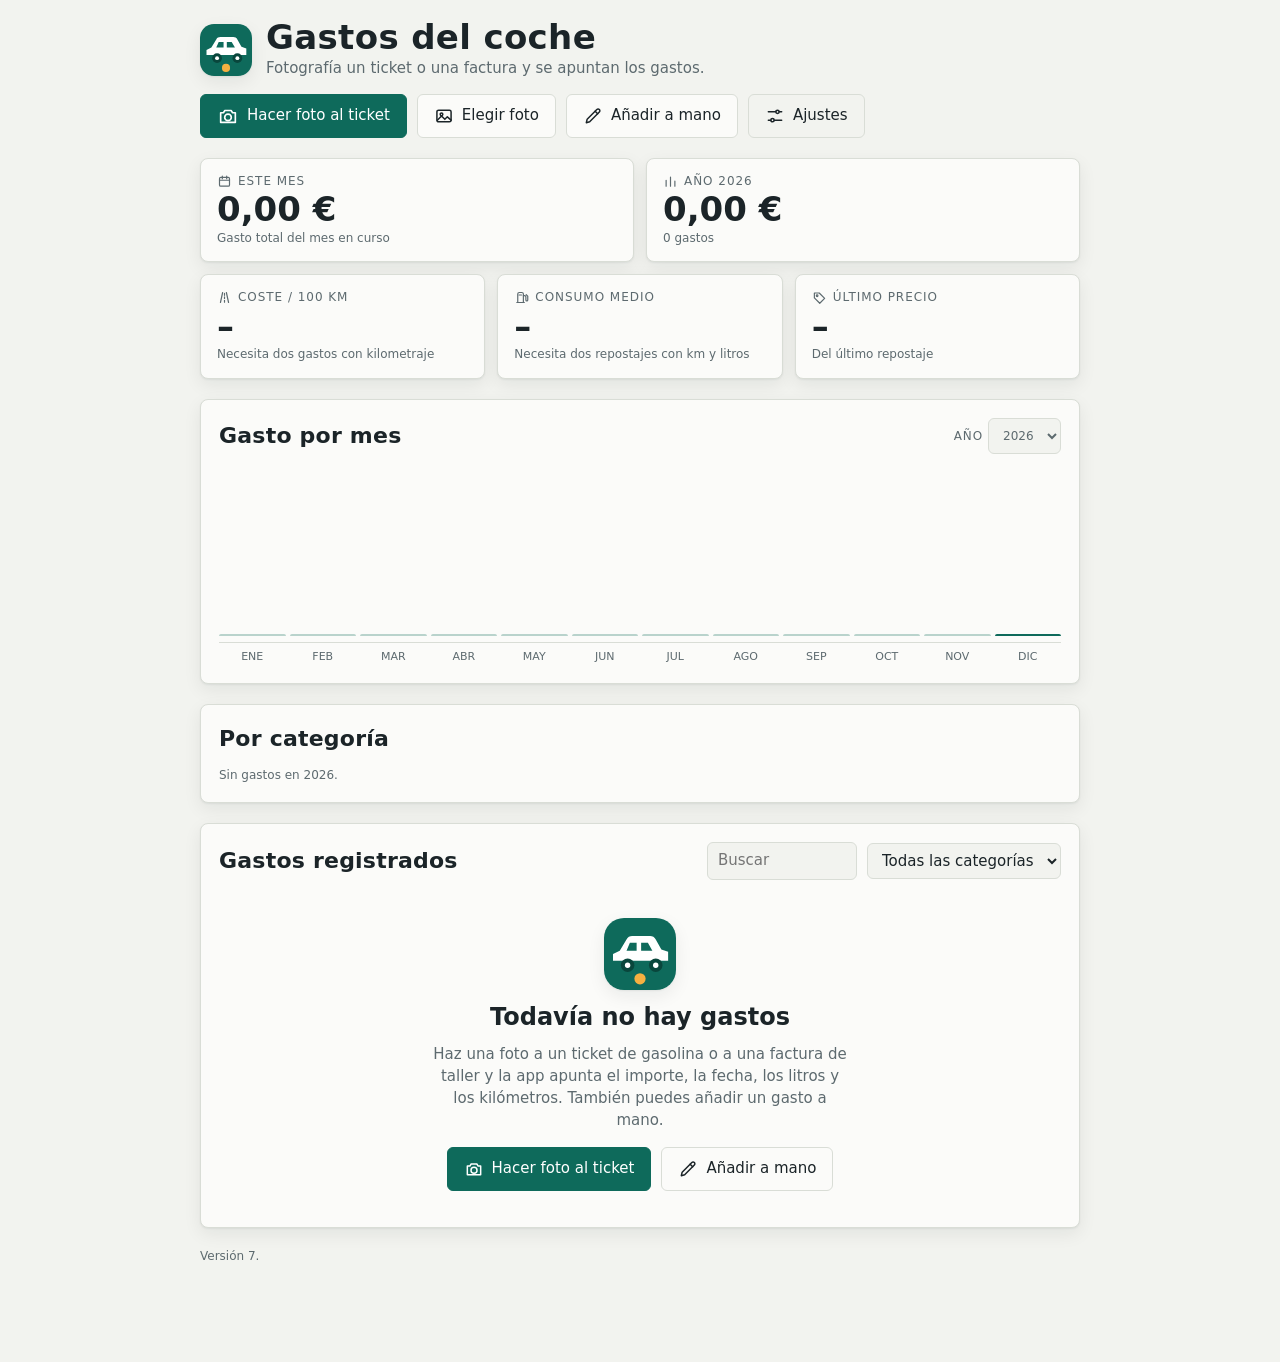
==== index.html @ 75eadae4 "Add files via upload" ====
<!doctype html>
<html lang="es">
<head>
<meta charset="utf-8">
<meta name="viewport" content="width=device-width, initial-scale=1, viewport-fit=cover">
<title>Gastos del coche</title>
<meta name="description" content="Controla los gastos de tu coche leyendo tickets de gasolina y facturas.">
<meta name="theme-color" content="#0e6a5b" media="(prefers-color-scheme: light)">
<meta name="theme-color" content="#11181a" media="(prefers-color-scheme: dark)">
<meta name="color-scheme" content="light dark">
<meta name="apple-mobile-web-app-capable" content="yes">
<meta name="mobile-web-app-capable" content="yes">
<meta name="apple-mobile-web-app-title" content="Gastos coche">
<meta name="apple-mobile-web-app-status-bar-style" content="default">
<style>
:root {
  --bg: #f2f3ef; --surface: #fbfbf9; --ink: #1b2428; --muted: #5d6a6f; --line: #d9ddd6;
  --accent: #0e6a5b; --accent-ink: #ffffff; --accent-soft: #dcebe7;
  --warn: #9a4a08; --warn-soft: #f6e6d4; --danger: #b3261e; --bar: #0e6a5b; --bar-dim: #b9d3cc;
  --font-display: "Barlow Condensed", "Arial Narrow", "Roboto Condensed", system-ui, sans-serif;
  --font-body: system-ui, -apple-system, "Segoe UI", Roboto, "Helvetica Neue", sans-serif;
  color-scheme: light dark;
}
@media (prefers-color-scheme: dark) {
  :root {
    --bg: #11181a; --surface: #182124; --ink: #e8eeec; --muted: #94a4a4; --line: #2a373a;
    --accent: #4fc3ac; --accent-ink: #08201b; --accent-soft: #1d3834; --warn: #f0a35a; --warn-soft: #3a2a18;
    --danger: #ff8a80; --bar: #4fc3ac; --bar-dim: #29504a;
  }
}
* { box-sizing: border-box; }
[hidden] { display: none !important; }
html { -webkit-text-size-adjust: 100%; }
body {
  margin: 0; background: var(--bg); color: var(--ink); font-family: var(--font-body); font-size: 15px; line-height: 1.45;
  padding-top: max(20px, env(safe-area-inset-top, 0px));
  padding-bottom: max(48px, env(safe-area-inset-bottom, 0px));
  padding-left: max(16px, env(safe-area-inset-left, 0px));
  padding-right: max(16px, env(safe-area-inset-right, 0px));
}
.wrap { max-width: 880px; margin: 0 auto; display: flex; flex-direction: column; gap: 20px; }
h1, h2 { font-family: var(--font-display); font-weight: 600; margin: 0; text-wrap: balance; letter-spacing: .01em; }
h1 { font-size: 34px; line-height: 1; }
h2 { font-size: 22px; }
.label { font-size: 12px; text-transform: uppercase; letter-spacing: .08em; color: var(--muted); font-weight: 500; }
.num { font-family: var(--font-display); font-variant-numeric: tabular-nums; font-weight: 600; }
button, input, select { font: inherit; color: inherit; }
button { cursor: pointer; }
:focus-visible { outline: 2px solid var(--accent); outline-offset: 2px; }

header { display: flex; flex-wrap: wrap; gap: 14px 20px; align-items: flex-end; justify-content: space-between; }
header .sub { color: var(--muted); margin-top: 4px; }
.actions { display: flex; flex-wrap: wrap; gap: 10px; align-items: center; }
.actions.end { justify-content: flex-end; margin-top: 8px; }
.btn { border: 1px solid var(--line); background: var(--surface); padding: 10px 16px; border-radius: 6px; font-weight: 500; min-height: 42px; }
.btn:hover { border-color: var(--muted); }
.btn.primary { background: var(--accent); color: var(--accent-ink); border-color: var(--accent); }
.btn.primary:hover { filter: brightness(1.08); }
.btn.ghost { background: transparent; }
.btn.danger { color: var(--danger); }
.btn[disabled] { opacity: .55; cursor: default; }
.btn.small { min-height: 34px; padding: 6px 12px; font-size: 14px; }
.btn { display: inline-flex; align-items: center; justify-content: center; gap: 8px; }
.btn svg { width: 20px; height: 20px; flex: none; fill: none; stroke: currentColor; stroke-width: 1.8; stroke-linecap: round; stroke-linejoin: round; }
.btn.small svg { width: 16px; height: 16px; }
header .btn.primary svg { width: 22px; height: 22px; }

.notice { border: 1px solid var(--line); background: var(--warn-soft); color: var(--warn); padding: 10px 14px; border-radius: 6px; font-size: 14px; }
.notice.info { background: var(--accent-soft); color: var(--ink); display: flex; gap: 12px; align-items: center; justify-content: space-between; flex-wrap: wrap; }
.panel { background: var(--surface); border: 1px solid var(--line); border-radius: 8px; padding: 18px; }

.editor { display: flex; flex-direction: column; gap: 16px; }
.editor-head { display: flex; justify-content: space-between; gap: 12px; align-items: baseline; flex-wrap: wrap; }
.fields { display: grid; grid-template-columns: repeat(auto-fit, minmax(150px, 1fr)); gap: 12px; }
.field { display: flex; flex-direction: column; gap: 4px; min-width: 0; }
.field input, .field select, .linerow input, .linerow select {
  width: 100%; min-width: 0; border: 1px solid var(--line); background: var(--bg); border-radius: 6px; padding: 9px 10px; min-height: 40px;
}
.lines { display: flex; flex-direction: column; gap: 10px; }
.linerow { display: grid; grid-template-columns: 150px 1fr 90px 100px 36px; gap: 8px; align-items: center; padding: 10px; border: 1px solid var(--line); border-radius: 6px; }
.linerow .x { border: 0; background: transparent; color: var(--muted); font-size: 20px; min-height: 36px; border-radius: 6px; }
.linerow .x:hover { color: var(--danger); }
.linerow input.right { text-align: right; }
.editor-foot { display: flex; flex-wrap: wrap; gap: 10px; align-items: center; justify-content: space-between; }
.sumline { color: var(--muted); font-size: 14px; }
.sumline strong { color: var(--ink); }
.msg { font-size: 14px; }
.msg.err { color: var(--danger); }
.msg.warn { color: var(--warn); }
details.raw { font-size: 13px; color: var(--muted); }
details.raw pre { white-space: pre-wrap; background: var(--bg); border: 1px solid var(--line); border-radius: 6px; padding: 10px; max-height: 220px; overflow: auto; margin: 8px 0 0; font-size: 12px; }
.thumb { max-height: 140px; max-width: 100%; border-radius: 6px; border: 1px solid var(--line); object-fit: contain; align-self: flex-start; }

.scanbox { border: 1.5px dashed var(--line); border-radius: 8px; padding: 22px 18px; display: flex; flex-direction: column; gap: 10px; align-items: flex-start; background: var(--surface); }
progress { width: 100%; max-width: 380px; height: 8px; accent-color: var(--accent); }
.spinner { width: 16px; height: 16px; border: 2px solid var(--line); border-top-color: var(--accent); border-radius: 50%; animation: spin .8s linear infinite; display: inline-block; vertical-align: -3px; margin-right: 8px; }
@keyframes spin { to { transform: rotate(360deg); } }
@media (prefers-reduced-motion: reduce) { .spinner { animation-duration: 3s; } }

.tiles { display: grid; grid-template-columns: repeat(auto-fit, minmax(160px, 1fr)); gap: 12px; }
.tile { background: var(--surface); border: 1px solid var(--line); border-radius: 8px; padding: 14px 16px; display: flex; flex-direction: column; gap: 2px; min-width: 0; }
.tile .big { font-size: 34px; line-height: 1.05; }
.tile .big small { font-size: 16px; color: var(--muted); font-weight: 500; margin-left: 2px; }
.tile .hint { font-size: 12px; color: var(--muted); }

.section-head { display: flex; justify-content: space-between; align-items: center; gap: 12px; flex-wrap: wrap; margin-bottom: 12px; }
.section-head select { border: 1px solid var(--line); background: var(--bg); border-radius: 6px; padding: 7px 10px; min-height: 36px; }

.months { display: grid; grid-template-columns: repeat(12, minmax(0, 1fr)); gap: 4px; align-items: end; height: 170px; }
.mcol { display: flex; flex-direction: column; justify-content: flex-end; align-items: center; height: 100%; gap: 4px; min-width: 0; }
.mcol .v { font-size: 10px; color: var(--muted); font-variant-numeric: tabular-nums; height: 12px; white-space: nowrap; }
.mcol .bar { width: 100%; background: var(--bar-dim); border-radius: 3px 3px 0 0; min-height: 2px; }
.mcol.cur .bar { background: var(--bar); }
.mlabels { display: grid; grid-template-columns: repeat(12, minmax(0, 1fr)); gap: 4px; margin-top: 6px; border-top: 1px solid var(--line); padding-top: 6px; }
.mlabels span { text-align: center; font-size: 11px; color: var(--muted); text-transform: uppercase; }

.cats { display: flex; flex-direction: column; gap: 10px; }
.cat { display: grid; grid-template-columns: 120px 1fr auto; gap: 10px; align-items: center; }
.cat .track { background: var(--bg); border-radius: 3px; height: 12px; overflow: hidden; }
.cat .fill { background: var(--bar); height: 100%; }
.cat .amt { font-size: 15px; text-align: right; min-width: 84px; }
.cat .name { font-size: 14px; }

.list { display: flex; flex-direction: column; }
.row { display: grid; grid-template-columns: 64px 1fr auto; gap: 4px 14px; align-items: center; padding: 11px 4px; border: 0; border-top: 1px solid var(--line); background: transparent; width: 100%; text-align: left; border-radius: 0; }
.row:hover { background: var(--accent-soft); }
.row .d { font-size: 13px; color: var(--muted); font-variant-numeric: tabular-nums; }
.row .t { min-width: 0; }
.row .t b { font-weight: 500; }
.row .t span { display: block; color: var(--muted); font-size: 13px; overflow-wrap: anywhere; }
.row .a { font-size: 20px; text-align: right; }
.pill { display: inline-block; font-size: 11px; text-transform: uppercase; letter-spacing: .06em; background: var(--accent-soft); color: var(--accent); padding: 1px 7px; border-radius: 99px; margin-right: 6px; font-weight: 600; font-style: normal; }
.empty { padding: 28px 8px; color: var(--muted); display: flex; flex-direction: column; gap: 6px; }
.empty b { color: var(--ink); font-family: var(--font-display); font-size: 22px; font-weight: 600; }
.foot { font-size: 12px; color: var(--muted); }

dialog { border: 1px solid var(--line); border-radius: 10px; background: var(--surface); color: var(--ink); padding: 0; width: min(560px, calc(100vw - 24px)); max-height: calc(100vh - 24px); overflow: auto; }
dialog::backdrop { background: rgba(0, 0, 0, .45); }
.dlg { padding: 20px; display: flex; flex-direction: column; gap: 16px; }
fieldset { border: 1px solid var(--line); border-radius: 8px; padding: 14px; display: flex; flex-direction: column; gap: 12px; margin: 0; min-width: 0; }
legend { font-family: var(--font-display); font-size: 18px; font-weight: 600; padding: 0 6px; }
.hint { font-size: 13px; color: var(--muted); margin: 0; }
.check { display: flex; gap: 8px; align-items: center; }
.check input { width: 18px; height: 18px; accent-color: var(--accent); }
.dlg input[type=password], .dlg input[type=text] { width: 100%; border: 1px solid var(--line); background: var(--bg); border-radius: 6px; padding: 9px 10px; min-height: 40px; }

@media (max-width: 640px) {
  h1 { font-size: 30px; }
  .linerow { grid-template-columns: 1fr 1fr; }
  .linerow .desc { grid-column: 1 / -1; }
  .linerow .x { justify-self: end; }
  .cat { grid-template-columns: 1fr auto; }
  .cat .track { grid-column: 1 / -1; order: 3; }
  .mcol .v { font-size: 9px; }
  .row { grid-template-columns: 52px 1fr auto; gap: 4px 10px; }
}

/* ---- Acabado v7: iconos, tarjetas, lista por meses, botón flotante ---- */
:root { --cl-bg: 91%; --cl-fg: 30%; --shadow: 0 1px 2px rgba(20,32,30,.06), 0 6px 18px rgba(20,32,30,.07); }
@media (prefers-color-scheme: dark) { :root { --cl-bg: 24%; --cl-fg: 74%; --shadow: 0 1px 2px rgba(0,0,0,.4), 0 6px 18px rgba(0,0,0,.35); } }
body { padding-bottom: max(96px, calc(env(safe-area-inset-bottom, 0px) + 84px)); }
.brand { display: flex; align-items: center; gap: 14px; min-width: 0; }
.brand .logo { width: 52px; height: 52px; border-radius: 14px; flex: none; box-shadow: var(--shadow); }
.panel, .tile { box-shadow: var(--shadow); }
.tile .label.tl { display: flex; align-items: center; gap: 6px; }
.tile .label.tl svg { width: 15px; height: 15px; flex: none; fill: none; stroke: currentColor; stroke-width: 1.9; stroke-linecap: round; stroke-linejoin: round; }
.tile .big { font-size: clamp(26px, 7.6vw, 34px); white-space: nowrap; }
@media (max-width: 640px) { .tiles .tile:last-child:nth-child(odd) { grid-column: 1 / -1; } .linerow .catsel { grid-column: 1 / -1; } }
@media (min-width: 641px) {
  .tiles { grid-template-columns: repeat(6, 1fr); }
  .tiles .tile { grid-column: span 2; }
  .tiles .tile:nth-child(-n+2) { grid-column: span 3; }
}
.cicon { width: 38px; height: 38px; border-radius: 11px; flex: none; display: inline-grid; place-items: center; background: hsl(var(--h) 55% var(--cl-bg)); color: hsl(var(--h) 55% var(--cl-fg)); }
.cicon svg { width: 20px; height: 20px; fill: none; stroke: currentColor; stroke-width: 1.8; stroke-linecap: round; stroke-linejoin: round; }
.cat .name { display: flex; align-items: center; gap: 10px; min-width: 0; }
.cat .name .cicon { width: 28px; height: 28px; border-radius: 8px; }
.cat .name .cicon svg { width: 16px; height: 16px; }
.cat .fill { background: hsl(var(--h) 50% 45%); }
@media (prefers-color-scheme: dark) { .cat .fill { background: hsl(var(--h) 55% 62%); } }
@media (min-width: 641px) { .cat { grid-template-columns: 170px 1fr auto; } }
.catsel { display: flex; align-items: center; gap: 8px; min-width: 0; }
.catsel select { flex: 1; min-width: 0; }
.catsel .cicon { width: 36px; height: 36px; }
.list { gap: 0; }
.row { grid-template-columns: 38px 1fr auto; gap: 12px; padding: 10px 6px; border-radius: 8px; }
.row .t span { display: block; }
.mhead { display: flex; justify-content: space-between; align-items: baseline; padding: 14px 6px 6px; margin-top: 4px; border-top: 1px solid var(--line); font-size: 12px; text-transform: uppercase; letter-spacing: .08em; color: var(--muted); font-weight: 500; }
.mhead:first-child { border-top: 0; margin-top: 0; padding-top: 4px; }
.mhead .num { font-size: 17px; color: var(--ink); letter-spacing: 0; }
.row { border-top: 0; }
.more { margin: 10px auto 0; display: flex; }
#search { border: 1px solid var(--line); background: var(--bg); border-radius: 6px; padding: 7px 10px; min-height: 36px; width: 150px; min-width: 0; }
.hero { padding: 26px 8px 18px; display: flex; flex-direction: column; align-items: center; text-align: center; gap: 10px; }
.hero .logo { width: 72px; height: 72px; border-radius: 20px; box-shadow: var(--shadow); }
.hero b { font-family: var(--font-display); font-size: 24px; font-weight: 600; }
.hero span { color: var(--muted); max-width: 44ch; }
.hero .actions { justify-content: center; margin-top: 6px; }
.fab { display: none; position: fixed; z-index: 5; right: max(16px, env(safe-area-inset-right, 0px)); bottom: max(16px, env(safe-area-inset-bottom, 0px));
  height: 56px; padding: 0 22px 0 18px; border-radius: 28px; border: 0; background: var(--accent); color: var(--accent-ink); font-weight: 600; font-size: 15px;
  align-items: center; gap: 10px; box-shadow: 0 4px 16px rgba(0,0,0,.28); }
.fab svg { width: 24px; height: 24px; fill: none; stroke: currentColor; stroke-width: 1.8; stroke-linecap: round; stroke-linejoin: round; }
@media (max-width: 640px) { .fab { display: inline-flex; } .editing .fab { display: none; } }
.toast { position: fixed; z-index: 20; left: 50%; transform: translateX(-50%); bottom: max(86px, calc(env(safe-area-inset-bottom, 0px) + 80px)); max-width: calc(100vw - 32px);
  background: var(--ink); color: var(--bg); padding: 11px 16px; border-radius: 10px; font-size: 14px; display: flex; gap: 16px; align-items: center; box-shadow: 0 6px 20px rgba(0,0,0,.3); }
.toast[hidden] { display: none; }
.toast .tbtn { background: none; border: 0; color: inherit; font-weight: 600; text-decoration: underline; padding: 0; min-height: 0; }
@media (max-width: 640px) {
  header .actions { display: grid; grid-template-columns: repeat(3, 1fr); width: 100%; gap: 8px; }
  header .actions #btnScan { display: none; }
  header .actions .btn { flex-direction: column; gap: 4px; min-height: 62px; padding: 8px 4px; font-size: 13px; }
  header .actions .btn svg { width: 22px; height: 22px; }
  .brand .logo { width: 44px; height: 44px; border-radius: 12px; }
  .row { grid-template-columns: 38px 1fr auto; gap: 10px; }
  .section-head .actions { width: 100%; }
  #search { flex: 1; width: auto; }
}
</style>
<link rel="icon" href="[data-uri]" type="image/png">
<link rel="apple-touch-icon" href="[data-uri]">
<link rel="manifest" id="manifestLink" href="#">
<script>
/* Manifiesto generado desde este mismo archivo: así la app se puede instalar sin más ficheros. */
(function () {
  var base = location.href.split("#")[0].split("?")[0];
  var m = {
    name: "Gastos del coche", short_name: "Gastos coche", lang: "es", description: "Controla los gastos de tu coche leyendo tickets de gasolina y facturas.",
    start_url: base, scope: base.replace(/[^\/]*$/, ""), id: base, display: "standalone", orientation: "portrait",
    background_color: "#f2f3ef", theme_color: "#0e6a5b",
    icons: [
      { src: "[data-uri]", sizes: "192x192", type: "image/png", purpose: "any" },
      { src: "[data-uri]", sizes: "512x512", type: "image/png", purpose: "any" },
      { src: "[data-uri]", sizes: "512x512", type: "image/png", purpose: "maskable" }
    ]
  };
  document.getElementById("manifestLink").href = URL.createObjectURL(new Blob([JSON.stringify(m)], { type: "application/manifest+json" }));
})();
</script>
</head>
<body>
<div class="wrap">
  <header>
    <div class="brand">
      <svg class="logo" viewBox="0 0 64 64" aria-hidden="true"><rect width="64" height="64" rx="14" fill="#0e6a5b"/><path d="M8 38v-6l6-3 6-10c1-2 3-3 5-3h16c2 0 4 1 5 3l5 9 6 2v8z" fill="#fff"/><path d="M23 22l-3 7h9v-7zM33 22v7h10l-4-7z" fill="#0e6a5b"/><circle cx="21" cy="42" r="6" fill="#09463c"/><circle cx="46" cy="42" r="6" fill="#09463c"/><circle cx="21" cy="42" r="2.4" fill="#fff"/><circle cx="46" cy="42" r="2.4" fill="#fff"/><circle cx="32" cy="54" r="5" fill="#f5b041"/></svg>
      <div>
        <h1>Gastos del coche</h1>
        <div class="sub">Fotografía un ticket o una factura y se apuntan los gastos.</div>
      </div>
    </div>
    <div class="actions">
      <button class="btn primary" id="btnScan" type="button">Hacer foto al ticket</button>
      <button class="btn" id="btnGallery" type="button">Elegir foto</button>
      <button class="btn" id="btnManual" type="button">Añadir a mano</button>
      <button class="btn ghost" id="btnSettings" type="button" aria-label="Ajustes">Ajustes</button>
    </div>
  </header>

  <input id="fileInput" type="file" accept="image/*" multiple hidden>
  <input id="cameraInput" type="file" accept="image/*" capture="environment" hidden>
  <div id="notice" class="notice" hidden></div>
  <div id="installBar" class="notice info" hidden>
    <span id="installText"></span>
    <button class="btn small" id="btnInstall" type="button" hidden>Instalar app</button>
  </div>
  <div id="scanArea" hidden></div>
  <div id="editorArea" hidden></div>

  <section class="tiles" id="tiles" aria-label="Resumen"></section>

  <section class="panel">
    <div class="section-head">
      <h2>Gasto por mes</h2>
      <label class="label" for="yearSel">Año <select id="yearSel"></select></label>
    </div>
    <div class="months" id="months"></div>
    <div class="mlabels" id="mlabels"></div>
  </section>

  <section class="panel">
    <div class="section-head"><h2>Por categoría</h2><span class="label" id="catTotal"></span></div>
    <div class="cats" id="cats"></div>
  </section>

  <section class="panel">
    <div class="section-head">
      <h2>Gastos registrados</h2>
      <div class="actions">
        <input id="search" type="search" placeholder="Buscar" aria-label="Buscar por comercio o concepto" autocomplete="off">
        <select id="catFilter" aria-label="Filtrar por categoría"></select>
        <button class="btn small" id="btnCsv" type="button" hidden>Descargar CSV</button>
      </div>
    </div>
    <div class="list" id="list"></div>
  </section>

  <div class="foot" id="foot"></div>
</div>

<button class="fab" id="btnFab" type="button"><span>Hacer foto</span></button>
<div class="toast" id="toast" role="status" aria-live="polite" hidden></div>

<dialog id="settings">
  <form method="dialog" class="dlg">
    <h2>Ajustes</h2>

    <fieldset>
      <legend>Lectura con IA (opcional)</legend>
      <p class="hint">Por defecto el ticket se lee con un OCR que funciona dentro de tu móvil o navegador. Si pones la clave de API de una IA, la foto se envía a ese servicio, que lee mejor facturas y fotos difíciles. Se paga por uso (céntimos por ticket) y la clave solo se guarda en este dispositivo.</p>
      <label class="check"><input type="checkbox" id="setUseAI"> Leer los tickets con una IA</label>
      <div class="field"><label class="label" for="setProvider">Servicio</label>
        <select id="setProvider"></select></div>
      <div class="field" id="baseField"><label class="label" for="setBase">Dirección de la API</label>
        <input id="setBase" type="text" autocomplete="off" placeholder="https://openrouter.ai/api/v1"></div>
      <div class="field"><label class="label" for="setKey">Clave de API</label>
        <input id="setKey" type="password" autocomplete="off"></div>
      <div class="field"><label class="label" for="setModel">Modelo (debe aceptar imágenes)</label>
        <input id="setModel" type="text" autocomplete="off"></div>
      <p class="hint" id="provHint"></p>
    </fieldset>

    <fieldset>
      <legend>Tus datos</legend>
      <p class="hint">Los gastos se guardan solo en este dispositivo. Haz copias de seguridad de vez en cuando.</p>
      <div class="actions">
        <button class="btn small" type="button" id="btnExport">Guardar copia (JSON)</button>
        <button class="btn small" type="button" id="btnImport">Restaurar copia</button>
        <button class="btn small danger" type="button" id="btnWipe">Borrar todo</button>
      </div>
      <input id="importInput" type="file" accept="application/json,.json" hidden>
      <div class="msg" id="dataMsg" role="status"></div>
    </fieldset>

    <div class="actions end">
      <button class="btn ghost" value="cancel">Cerrar</button>
      <button class="btn primary" id="btnSaveSettings" value="default">Guardar ajustes</button>
    </div>
  </form>
</dialog>

<script>
/* Convierte el texto de un ticket o factura (salida del OCR) en gastos.
   Funciona en el navegador (window.Parser) y en Node (require) para poder probarlo. */
(function (root, factory) {
  if (typeof module === "object" && module.exports) module.exports = factory();
  else root.Parser = factory();
})(typeof self !== "undefined" ? self : this, function () {
  "use strict";

  var CATEGORIES = [
    { id: "combustible", name: "Combustible" },
    { id: "mantenimiento", name: "Mantenimiento" },
    { id: "reparacion", name: "Reparación" },
    { id: "neumaticos", name: "Neumáticos" },
    { id: "seguro", name: "Seguro" },
    { id: "impuestos", name: "Impuestos" },
    { id: "itv", name: "ITV" },
    { id: "peajes", name: "Peajes" },
    { id: "parking", name: "Parking" },
    { id: "lavado", name: "Lavado" },
    { id: "multas", name: "Multas" },
    { id: "otros", name: "Otros" }
  ];

  var FUEL_RE = /gasolina|gas[oó]leo|di[eé]sel|\bsp ?9[58]\b|\be ?(5|10)\b|\bglp\b|autogas|adblue|combustible|carburante|surtidor|gasolinera|estaci[oó]n de servicio|repsol|cepsa|moeve|\bbp\b|shell|galp|ballenoil|plenergy|petroprix|\bavia\b|esclatoil|petronor|campsa|q8|texaco/i;
  var FUEL_BRANDS = ["Repsol", "Cepsa", "Moeve", "BP", "Shell", "Galp", "Ballenoil", "Plenergy", "Petroprix", "Avia", "Esclatoil", "Petronor", "Campsa", "Q8", "Texaco", "Disa"];

  var CAT_RULES = [
    ["itv", /\bitv\b|inspecci[oó]n t[eé]cnica/i],
    ["seguro", /seguro|p[oó]liza|\bprima\b/i],
    ["peajes", /peaje|autopista|via-?t\b|telepeaje/i],
    ["parking", /parking|aparcamiento|estacionamiento|\bora\b/i],
    ["lavado", /lavado|lavadero|t[uú]nel de lavado/i],
    ["multas", /multa|sanci[oó]n|denuncia/i],
    ["neumaticos", /neum[aá]tic|cubierta|alineado|equilibrado|\bruedas?\b/i],
    ["impuestos", /impuesto|ivtm|circulaci[oó]n|\btasa\b/i],
    ["reparacion", /reparaci[oó]n|aver[ií]a|sustituci[oó]n|chapa|pintura|embrague|amortiguador|alternador|motor de arranque/i],
    ["mantenimiento", /aceite|filtro|revisi[oó]n|mantenimiento|pastillas|discos|buj[ií]a|bater[ií]a|l[ií]quido|correa|distribuci[oó]n|mano de obra|\bm\.? ?o\.?\b|anticongelante|escobillas/i],
    ["combustible", FUEL_RE]
  ];

  function guessCategory(text) {
    for (var i = 0; i < CAT_RULES.length; i++) if (CAT_RULES[i][1].test(text)) return CAT_RULES[i][0];
    return "otros";
  }

  /* "1.234,56" -> 1234.56 · "45,67" -> 45.67 · "45.67" -> 45.67 · "1.459" (3 decimales de precio) -> 1.459 */
  function parseAmount(s) {
    if (s == null) return null;
    s = String(s).replace(/[€\s]/g, "").replace(/^-/, "");
    if (!/\d/.test(s)) return null;
    var lastC = s.lastIndexOf(","), lastD = s.lastIndexOf(".");
    var dec;
    if (lastC >= 0 && lastD >= 0) dec = Math.max(lastC, lastD);
    else if (lastC >= 0) dec = lastC;
    else if (lastD >= 0) dec = lastD;
    else return parseFloat(s);
    var intPart = s.slice(0, dec).replace(/[.,]/g, "");
    var frac = s.slice(dec + 1);
    // "1.234" con tres decimales tras un solo separador y parte entera de 1 cifra: precio por litro (1.459)
    var n = parseFloat(intPart + "." + frac);
    return isFinite(n) ? n : null;
  }

  var AMOUNT_RE = /(?:\d{1,3}(?:[.\s]\d{3})+|\d+)[,.]\d{2}(?!\d)/g;
  function amountsIn(line) {
    var out = [], m;
    AMOUNT_RE.lastIndex = 0;
    while ((m = AMOUNT_RE.exec(line))) out.push(parseAmount(m[0]));
    return out.filter(function (n) { return n != null; });
  }

  function iso(y, m, d) { return y + "-" + String(m).padStart(2, "0") + "-" + String(d).padStart(2, "0"); }
  function findDate(text, nowYear) {
    var re = /(\d{1,2})\s*[\/\-.]\s*(\d{1,2})\s*[\/\-.]\s*(\d{4}|\d{2})(?!\d)/g, m;
    while ((m = re.exec(text))) {
      var d = +m[1], mo = +m[2], y = +m[3];
      if (y < 100) y += 2000;
      if (d >= 1 && d <= 31 && mo >= 1 && mo <= 12 && y >= 2000 && y <= nowYear + 1) return iso(y, mo, d);
    }
    var re2 = /(\d{4})-(\d{2})-(\d{2})/.exec(text);
    if (re2 && +re2[2] >= 1 && +re2[2] <= 12 && +re2[3] >= 1 && +re2[3] <= 31) return re2[0];
    return null;
  }

  function findVendor(lines) {
    var joined = lines.join(" ");
    for (var i = 0; i < FUEL_BRANDS.length; i++) {
      if (new RegExp("\\b" + FUEL_BRANDS[i] + "\\b", "i").test(joined)) return FUEL_BRANDS[i];
    }
    for (var j = 0; j < Math.min(lines.length, 8); j++) {
      var l = lines[j].replace(/[^A-Za-zÁÉÍÓÚÜÑáéíóúüñ0-9 .&'\-]/g, " ").replace(/\s+/g, " ").trim();
      var letters = (l.match(/[A-Za-zÁÉÍÓÚÜÑáéíóúüñ]/g) || []).length;
      if (letters >= 4 && !/factura|ticket|simplificado|c\.?i\.?f|n\.?i\.?f|tel|fecha|hora|cliente|original|duplicado|www|@/i.test(l)) {
        return l.length > 40 ? l.slice(0, 40) : l;
      }
    }
    return "";
  }

  function findTotal(lines) {
    var tiers = [
      /total\s*(a\s*pagar|factura|general|eur|€)|importe\s*total|a\s*pagar|total\s*pagado/i,
      /\btotal\b/i,
      /importe|suministro|pagado|tarjeta|efectivo/i
    ];
    var bad = /subtotal|base\b|imponible|\biva\b|sin\s*iva|cuota|descuento|dto/i;
    for (var t = 0; t < tiers.length; t++) {
      var best = null;
      lines.forEach(function (l, idx) {
        if (!tiers[t].test(l)) return;
        if (t > 0 && bad.test(l)) return;
        var a = amountsIn(l);
        if (!a.length && lines[idx + 1]) a = amountsIn(lines[idx + 1]);
        a.forEach(function (n) { if (best == null || n > best) best = n; });
      });
      if (best != null) return best;
    }
    var all = [];
    lines.forEach(function (l) { all = all.concat(amountsIn(l)); });
    return all.length ? Math.max.apply(null, all) : null;
  }

  function findLiters(text) {
    var m = /(\d{1,3}(?:[.,]\d{1,3}))\s*(?:l\b|lt\b|lts\b|litros?\b)/i.exec(text);
    if (m) return parseAmount(m[1]);
    m = /(?:volumen|cantidad|litros)\s*[:\-]?\s*(\d{1,3}(?:[.,]\d{1,3}))/i.exec(text);
    return m ? parseAmount(m[1]) : null;
  }
  function findPricePerLiter(text) {
    var m = /(\d[.,]\d{3})\s*(?:€|eur)?\s*\/\s*(?:l|lt|litro)/i.exec(text);
    if (m) return parseAmount(m[1]);
    m = /precio[^\d\n]{0,12}(\d[.,]\d{3})/i.exec(text);
    return m ? parseAmount(m[1]) : null;
  }

  function findOdometer(text) {
    var re = /(?:kil[oó]metros?|kilometraje|od[oó]metro|\bkms?\b)[^\d\n]{0,15}(\d{1,3}(?:[.\s]\d{3})+|\d{4,7})/i;
    var m = re.exec(text);
    if (!m) m = /(\d{1,3}(?:[.\s]\d{3})+|\d{4,7})\s*(?:kms?\b|kil[oó]metros)/i.exec(text);
    if (!m) return null;
    var n = parseInt(m[1].replace(/[.\s]/g, ""), 10);
    return n >= 1000 && n <= 999999 ? n : null;
  }

  function itemLines(lines) {
    var skip = /total|\biva\b|base|imponible|subtotal|cambio|entregado|efectivo|tarjeta|dto|descuento|cuota|n\.?i\.?f|c\.?i\.?f|tel[eé]fono|fecha|factura n|pedido/i;
    var items = [];
    lines.forEach(function (l) {
      if (skip.test(l)) return;
      var a = amountsIn(l);
      if (!a.length) return;
      var desc = l.replace(AMOUNT_RE, " ").replace(/[€*]/g, " ").replace(/\s+/g, " ").trim();
      if ((desc.match(/[A-Za-zÁÉÍÓÚÜÑáéíóúüñ]/g) || []).length < 3) return;
      items.push({ description: desc.slice(0, 80), amount: a[a.length - 1] });
    });
    return items;
  }

  /* text: salida del OCR. Devuelve {vendor, date, total, odometer, lines[], notes[]} */
  function parseReceipt(text, opts) {
    opts = opts || {};
    var nowYear = opts.year || new Date().getFullYear();
    var raw = String(text || "");
    var lines = raw.split(/\r?\n/).map(function (l) { return l.replace(/\s+/g, " ").trim(); }).filter(Boolean);
    var out = { vendor: findVendor(lines), date: findDate(raw, nowYear), total: findTotal(lines), odometer: findOdometer(raw), lines: [], notes: [] };
    var isFuel = FUEL_RE.test(raw);

    if (isFuel) {
      var liters = findLiters(raw), price = findPricePerLiter(raw);
      var amount = out.total;
      if (liters && price && (amount == null || Math.abs(liters * price - amount) > Math.max(1, amount * 0.08))) {
        // el total leído no cuadra con litros × precio: se prefiere el cálculo si el total no es fiable
        if (amount == null) amount = Math.round(liters * price * 100) / 100;
        else out.notes.push("El importe no cuadra con litros × precio por litro (" + (Math.round(liters * price * 100) / 100).toFixed(2).replace(".", ",") + " €). Revísalo.");
      }
      if (liters && !price && amount) price = amount / liters;
      var fuelName = (/gas[oó]leo|di[eé]sel/i.test(raw) ? "Diésel" : /sp ?98/i.test(raw) ? "Gasolina 98" : /sp ?95|e ?5\b|e ?10\b|gasolina/i.test(raw) ? "Gasolina 95" : /glp|autogas/i.test(raw) ? "GLP" : "Repostaje");
      if (amount != null) out.lines.push({ category: "combustible", description: fuelName, amount: amount, liters: liters || null });
      out.total = amount;
    } else if (out.total != null) {
      var items = itemLines(lines);
      var sum = items.reduce(function (a, i) { return a + i.amount; }, 0);
      var base = items.length;
      // Las líneas se usan solo si suman el total (con o sin IVA del 21 %)
      if (base >= 2 && (Math.abs(sum - out.total) <= 0.03 || Math.abs(sum * 1.21 - out.total) <= 0.05 * base + 0.03)) {
        var k = Math.abs(sum - out.total) <= 0.03 ? 1 : 1.21;
        items.forEach(function (i) {
          out.lines.push({ category: guessCategory(i.description + " " + out.vendor), description: i.description, amount: Math.round(i.amount * k * 100) / 100, liters: null });
        });
        var diff = Math.round((out.total - out.lines.reduce(function (a, l) { return a + l.amount; }, 0)) * 100) / 100;
        if (Math.abs(diff) >= 0.02 && out.lines.length) out.lines[out.lines.length - 1].amount = Math.round((out.lines[out.lines.length - 1].amount + diff) * 100) / 100;
      } else {
        out.lines.push({ category: guessCategory(raw), description: out.vendor, amount: out.total, liters: null });
      }
    }
    if (!out.date) out.notes.push("No he encontrado la fecha. He puesto la de hoy: corrígela si hace falta.");
    if (!out.lines.length) out.notes.push("No he encontrado ningún importe. Añade las líneas a mano.");
    return out;
  }

  return { CATEGORIES: CATEGORIES, parseReceipt: parseReceipt, parseAmount: parseAmount, guessCategory: guessCategory };
});
</script>
<script>
/* Lectura de fotos de tickets: OCR en el propio navegador (Tesseract.js) o, opcionalmente,
   Claude con tu clave de API de Anthropic. */
(function (root) {
  "use strict";
  var TESS_URL = "https://cdn.jsdelivr.net/npm/tesseract.js@5.1.1/dist/tesseract.min.js";
  var tessPromise = null;

  function loadTesseract() {
    if (root.Tesseract) return Promise.resolve(root.Tesseract);
    if (!tessPromise) {
      tessPromise = new Promise(function (resolve, reject) {
        var s = document.createElement("script");
        s.src = TESS_URL; s.crossOrigin = "anonymous";
        s.onload = function () { root.Tesseract ? resolve(root.Tesseract) : reject(new Error("tesseract")); };
        s.onerror = function () { tessPromise = null; reject(new Error("offline")); };
        document.head.appendChild(s);
      });
    }
    return tessPromise;
  }

  async function toBitmap(file) {
    if (root.createImageBitmap) {
      try { return await createImageBitmap(file, { imageOrientation: "from-image" }); } catch (e) { /* sigue */ }
    }
    return new Promise(function (resolve, reject) {
      var url = URL.createObjectURL(file), img = new Image();
      img.onload = function () { URL.revokeObjectURL(url); resolve(img); };
      img.onerror = function () { URL.revokeObjectURL(url); reject(new Error("image")); };
      img.src = url;
    });
  }

  /* Reduce la imagen y, para OCR, la pasa a grises con el contraste estirado. */
  async function prepare(file, maxSide, enhance) {
    var bmp = await toBitmap(file);
    var w = bmp.width, h = bmp.height, scale = Math.min(1, maxSide / Math.max(w, h));
    var cw = Math.round(w * scale), ch = Math.round(h * scale);
    var c = document.createElement("canvas"); c.width = cw; c.height = ch;
    var ctx = c.getContext("2d", { willReadFrequently: true });
    ctx.fillStyle = "#fff"; ctx.fillRect(0, 0, cw, ch);
    ctx.drawImage(bmp, 0, 0, cw, ch);
    if (enhance) {
      var img = ctx.getImageData(0, 0, cw, ch), d = img.data, hist = new Uint32Array(256), i, g;
      for (i = 0; i < d.length; i += 4) { g = (d[i] * 0.299 + d[i + 1] * 0.587 + d[i + 2] * 0.114) | 0; d[i] = g; hist[g]++; }
      var total = cw * ch, acc = 0, lo = 0, hi = 255;
      for (i = 0; i < 256; i++) { acc += hist[i]; if (acc > total * 0.01) { lo = i; break; } }
      acc = 0;
      for (i = 255; i >= 0; i--) { acc += hist[i]; if (acc > total * 0.01) { hi = i; break; } }
      var span = Math.max(1, hi - lo);
      for (i = 0; i < d.length; i += 4) {
        g = Math.max(0, Math.min(255, ((d[i] - lo) * 255 / span) | 0));
        d[i] = d[i + 1] = d[i + 2] = g;
      }
      ctx.putImageData(img, 0, 0);
    }
    return c;
  }

  /* OCR local. onProgress(fraction 0..1 | null, mensaje) */
  async function recognize(files, onProgress) {
    onProgress(null, "Cargando el lector…");
    var T = await loadTesseract();
    var done = 0, texts = [];
    var worker = await T.createWorker("spa", 1, {
      logger: function (m) {
        if (m.status === "recognizing text") onProgress((done + m.progress) / files.length, "Leyendo el texto…");
        else if (m.status) onProgress(null, "Preparando el lector en español…");
      }
    });
    try {
      await worker.setParameters({ tessedit_pageseg_mode: "4", preserve_interword_spaces: "1" });
      for (var i = 0; i < files.length; i++) {
        var canvas = await prepare(files[i], 2200, true);
        var res = await worker.recognize(canvas);
        texts.push(res.data.text);
        done++;
      }
    } finally {
      try { await worker.terminate(); } catch (e) { /* nada */ }
    }
    return texts.join("\n");
  }

  var PROMPT = function (cats, year) {
    return [
      "Eres un lector de tickets y facturas de gastos de un coche en España. Te paso una o varias fotos del MISMO documento.",
      "Responde SOLO con un objeto JSON con esta forma exacta:",
      '{"comercio": string|null, "fecha": "AAAA-MM-DD"|null, "total": number|null, "kilometraje": number|null, "lineas": [{"categoria": string, "concepto": string, "importe": number, "litros": number|null}]}',
      "Reglas:",
      "- categoria es una de: " + cats.join(", ") + ". Gasolina, diésel, GLP o recarga eléctrica van en combustible. Aceite, filtros, revisión, pastillas de freno, batería y mano de obra de mantenimiento van en mantenimiento; averías en reparacion; cubiertas y alineado en neumaticos; túnel de lavado en lavado.",
      "- importe es el precio final en euros con IVA incluido, como número con punto decimal. Si el documento muestra base e IVA por separado, suma el IVA al importe de cada línea.",
      "- En un ticket de gasolinera hay una sola línea de combustible: litros repostados en litros y total pagado en importe.",
      "- En una factura de taller separa las líneas relevantes; sus importes deben sumar el total. Los descuentos van como líneas con importe negativo.",
      "- fecha en formato AAAA-MM-DD. Si el año tiene dos cifras es 20XX; si no aparece el año, usa " + year + ".",
      "- kilometraje solo si aparece claramente; si no, null.",
      "- Si no hay ningún gasto relacionado con un coche, devuelve lineas como lista vacía. No inventes datos que no se vean."
    ].join("\n");
  };

  function toBase64(canvas) {
    return canvas.toDataURL("image/jpeg", 0.85).split(",")[1];
  }

  /* Lectura con Claude: la foto va directamente del navegador a api.anthropic.com. */
  async function readWithClaude(files, apiKey, model, cats) {
    var content = [];
    for (var i = 0; i < Math.min(files.length, 3); i++) {
      var c = await prepare(files[i], 1600, false);
      content.push({ type: "image", source: { type: "base64", media_type: "image/jpeg", data: toBase64(c) } });
    }
    content.push({ type: "text", text: PROMPT(cats, new Date().getFullYear()) });
    var res = await fetch("https://api.anthropic.com/v1/messages", {
      method: "POST",
      headers: {
        "content-type": "application/json",
        "x-api-key": apiKey,
        "anthropic-version": "2023-06-01",
        "anthropic-dangerous-direct-browser-access": "true"
      },
      body: JSON.stringify({ model: model, max_tokens: 1500, messages: [{ role: "user", content: content }] })
    });
    if (!res.ok) {
      var err = new Error("api"); err.status = res.status;
      try { var j = await res.json(); err.detail = j && j.error && j.error.message; } catch (e) { /* nada */ }
      throw err;
    }
    var data = await res.json();
    var text = (data.content || []).map(function (b) { return b.text || ""; }).join("");
    var m = /\{[\s\S]*\}/.exec(text);
    if (!m) throw new Error("json");
    return JSON.parse(m[0]);
  }

  function apiFail(res) {
    return res.json().catch(function () { return null; }).then(function (j) {
      var err = new Error("api"); err.status = res.status;
      var e = j && (j.error || (Array.isArray(j) && j[0] && j[0].error));
      err.detail = e && (e.message || (typeof e === "string" ? e : ""));
      return err;
    });
  }
  function extractJson(text) {
    var m = /\{[\s\S]*\}/.exec(text || "");
    if (!m) throw new Error("json");
    return JSON.parse(m[0]);
  }
  async function dataUrls(files) {
    var out = [];
    for (var i = 0; i < Math.min(files.length, 3); i++) out.push(toBase64(await prepare(files[i], 1600, false)));
    return out;
  }

  /* OpenAI y cualquier servicio compatible (OpenRouter, Groq, Mistral, modelos locales…) */
  async function readWithOpenAI(files, key, model, cats, base) {
    var content = [{ type: "text", text: PROMPT(cats, new Date().getFullYear()) }];
    (await dataUrls(files)).forEach(function (b64) { content.push({ type: "image_url", image_url: { url: "data:image/jpeg;base64," + b64 } }); });
    var url = (base || "https://api.openai.com/v1").replace(/\/+$/, "") + "/chat/completions";
    var res = await fetch(url, {
      method: "POST",
      headers: { "content-type": "application/json", "authorization": "Bearer " + key },
      body: JSON.stringify({ model: model, messages: [{ role: "user", content: content }] })
    });
    if (!res.ok) throw await apiFail(res);
    var data = await res.json();
    return extractJson(data.choices && data.choices[0] && data.choices[0].message && data.choices[0].message.content);
  }

  /* Google Gemini */
  async function readWithGemini(files, key, model, cats) {
    var parts = [{ text: PROMPT(cats, new Date().getFullYear()) }];
    (await dataUrls(files)).forEach(function (b64) { parts.push({ inline_data: { mime_type: "image/jpeg", data: b64 } }); });
    var res = await fetch("https://generativelanguage.googleapis.com/v1beta/models/" + encodeURIComponent(model) + ":generateContent", {
      method: "POST",
      headers: { "content-type": "application/json", "x-goog-api-key": key },
      body: JSON.stringify({ contents: [{ parts: parts }], generationConfig: { responseMimeType: "application/json" } })
    });
    if (!res.ok) throw await apiFail(res);
    var data = await res.json();
    var cand = data.candidates && data.candidates[0];
    var text = cand && cand.content && cand.content.parts ? cand.content.parts.map(function (p) { return p.text || ""; }).join("") : "";
    return extractJson(text);
  }

  /* cfg = {provider, key, model, base} */
  function readWithAI(cfg, files, cats) {
    if (cfg.provider === "openai") return readWithOpenAI(files, cfg.key, cfg.model, cats, null);
    if (cfg.provider === "custom") return readWithOpenAI(files, cfg.key, cfg.model, cats, cfg.base);
    if (cfg.provider === "gemini") return readWithGemini(files, cfg.key, cfg.model, cats);
    return readWithClaude(files, cfg.key, cfg.model, cats);
  }

  root.OCR = { recognize: recognize, readWithClaude: readWithClaude, readWithAI: readWithAI, loadTesseract: loadTesseract };
})(self);
</script>
<script>
(function () {
  "use strict";

  var CATS = Parser.CATEGORIES;
  var CAT_NAME = {};
  CATS.forEach(function (c) { CAT_NAME[c.id] = c.name; });
  var MONTHS = ["ene", "feb", "mar", "abr", "may", "jun", "jul", "ago", "sep", "oct", "nov", "dic"];
  var eur = new Intl.NumberFormat("es-ES", { style: "currency", currency: "EUR" });
  var eur0 = new Intl.NumberFormat("es-ES", { maximumFractionDigits: 0 });
  var dec1 = new Intl.NumberFormat("es-ES", { minimumFractionDigits: 1, maximumFractionDigits: 1 });
  var dec2 = new Intl.NumberFormat("es-ES", { minimumFractionDigits: 2, maximumFractionDigits: 2 });
  var dec3 = new Intl.NumberFormat("es-ES", { minimumFractionDigits: 3, maximumFractionDigits: 3 });
  var intf = new Intl.NumberFormat("es-ES", { maximumFractionDigits: 0 });

  var DATA_KEY = "gastos-coche:v1";
  var SET_KEY = "gastos-coche:settings";
  var DEFAULT_MODEL = "claude-sonnet-5-5";
  var PROVIDERS = {
    anthropic: { name: "Claude (Anthropic)", model: DEFAULT_MODEL, key: "sk-ant-…", hint: "Clave en console.anthropic.com." },
    openai: { name: "OpenAI (ChatGPT)", model: "gpt-4o", key: "sk-…", hint: "Clave en platform.openai.com." },
    gemini: { name: "Google Gemini", model: "gemini-2.5-flash", key: "AIza…", hint: "Clave gratuita o de pago en aistudio.google.com." },
    custom: { name: "Otro (compatible con OpenAI)", model: "", key: "", hint: "Sirve para OpenRouter, Groq, Mistral y otros que usen el formato de OpenAI. Pon su dirección de API y un modelo con visión.", base: "https://openrouter.ai/api/v1" }
  };

  function $(id) { return document.getElementById(id); }
  function h(tag, attrs, kids) {
    var el = document.createElement(tag);
    if (attrs) Object.keys(attrs).forEach(function (k) {
      if (k === "class") el.className = attrs[k];
      else if (k === "text") el.textContent = attrs[k];
      else if (k.slice(0, 2) === "on") el.addEventListener(k.slice(2), attrs[k]);
      else if (attrs[k] !== false && attrs[k] != null) el.setAttribute(k, attrs[k] === true ? "" : attrs[k]);
    });
    (kids || []).forEach(function (c) { if (c != null) el.append(c.nodeType ? c : document.createTextNode(c)); });
    return el;
  }
  function num(s) {
    if (s == null || s === "") return null;
    var n = parseFloat(String(s).replace(/\s/g, "").replace(",", "."));
    return isFinite(n) ? n : null;
  }
  function todayIso() {
    var d = new Date();
    return d.getFullYear() + "-" + String(d.getMonth() + 1).padStart(2, "0") + "-" + String(d.getDate()).padStart(2, "0");
  }
  function validDate(s) { return /^\d{4}-\d{2}-\d{2}$/.test(s || "") && !isNaN(new Date(s + "T00:00:00")); }
  function shortDate(iso) {
    var p = iso.split("-");
    return p[2] + " " + MONTHS[+p[1] - 1] + (p[0] !== String(new Date().getFullYear()) ? " " + p[0].slice(2) : "");
  }
  function uid() { return "x" + Math.random().toString(36).slice(2, 10) + Date.now().toString(36); }
  function r2(n) { return Math.round(n * 100) / 100; }

  /* Iconos de los botones (trazo simple, heredan el color del texto) */
  var ICONS = {
    camera: '<path d="M4 8.5h3l1.6-2.5h6.8L17 8.5h3V19H4z"/><circle cx="12" cy="13.5" r="3.6"/>',
    image: '<rect x="3.5" y="5" width="17" height="14" rx="2"/><circle cx="9" cy="10" r="1.6"/><path d="M4 17l5-5 4 4 3-3 4.5 4"/>',
    pencil: '<path d="M4 20l1-4.2L16.6 4.2a2.1 2.1 0 0 1 3 3L8 19z"/><path d="M14.6 6.2l3 3"/>',
    sliders: '<path d="M4 7h9M17 7h3M4 17h3M11 17h9"/><circle cx="15" cy="7" r="2"/><circle cx="9" cy="17" r="2"/>',
    download: '<path d="M12 4v11M7.5 10.5L12 15l4.5-4.5M5 19.5h14"/>',
    upload: '<path d="M12 15V4M7.5 8.5L12 4l4.5 4.5M5 19.5h14"/>',
    trash: '<path d="M5 7h14M10 7V5h4v2M7 7l1 12h8l1-12M10 11v5M14 11v5"/>',
    plus: '<path d="M12 5v14M5 12h14"/>',
    check: '<path d="M5 12.5l4.5 4.5L19 7.5"/>',
    x: '<path d="M6 6l12 12M18 6L6 18"/>'
  };
  function icon(name) {
    var s = document.createElementNS("http://www.w3.org/2000/svg", "svg");
    s.setAttribute("viewBox", "0 0 24 24"); s.setAttribute("aria-hidden", "true");
    s.innerHTML = ICONS[name] || "";
    return s;
  }
  function addIcon(btn, name) { if (btn) btn.insertBefore(icon(name), btn.firstChild); return btn; }
  function hb(name, attrs) { return addIcon(h("button", attrs), name); }

  Object.assign(ICONS, {
    fuel: '<path d="M6 20V6.5A2.5 2.5 0 0 1 8.5 4h4A2.5 2.5 0 0 1 15 6.5V20M4.5 20h12"/><path d="M8 8h4"/><path d="M15 9h2a2 2 0 0 1 2 2v5a1.5 1.5 0 0 0 3 0v-6l-2.5-2.5"/>',
    wrench: '<path d="M14.8 6.2a4 4 0 0 0-5.2 5L4.5 16.3a1.8 1.8 0 0 0 2.5 2.5l5.1-5.1a4 4 0 0 0 5-5.2l-2.4 2.4-2.3-.6-.6-2.3z"/>',
    cog: '<circle cx="12" cy="12" r="3"/><path d="M12 3.5v3M12 17.5v3M3.5 12h3M17.5 12h3M6 6l2.1 2.1M15.9 15.9L18 18M18 6l-2.1 2.1M8.1 15.9L6 18"/>',
    tire: '<circle cx="12" cy="12" r="8"/><circle cx="12" cy="12" r="2.6"/><path d="M12 4v5.4M12 14.6V20M4 12h5.4M14.6 12H20"/>',
    shield: '<path d="M12 3.5l7 2.5v5.5c0 4.2-2.8 7.4-7 9-4.2-1.6-7-4.8-7-9V6z"/><path d="M9 12l2.2 2.2L15.5 10"/>',
    doc: '<path d="M6 3.5h8l4 4v13H6z"/><path d="M9.5 16l5-5.5"/><circle cx="9.7" cy="11" r=".9"/><circle cx="14.3" cy="15.8" r=".9"/>',
    clip: '<rect x="5" y="5" width="14" height="15.5" rx="2"/><path d="M9 5V3.8h6V5M9 13l2 2 4-4.2"/>',
    toll: '<path d="M3.5 19.5h5M5.5 19.5v-9M3.5 10.5h17v3.5h-17M8.5 10.5V14M12.5 10.5V14M16.5 10.5V14"/><path d="M7 7l2 3.5M17 7l-2 3.5"/>',
    park: '<rect x="4" y="4" width="16" height="16" rx="3.5"/><path d="M10 16.5v-9h3.2a2.7 2.7 0 0 1 0 5.4H10"/>',
    drop: '<path d="M12 3.8s6 6.1 6 10.2a6 6 0 0 1-12 0c0-4.1 6-10.2 6-10.2z"/><path d="M9.5 14.5a2.6 2.6 0 0 0 2.2 2.2"/>',
    warn: '<path d="M12 4l9 15.5H3z"/><path d="M12 10v4M12 16.8v.1"/>',
    dots: '<circle cx="6" cy="12" r="1.3"/><circle cx="12" cy="12" r="1.3"/><circle cx="18" cy="12" r="1.3"/>',
    calendar: '<rect x="4" y="5.5" width="16" height="14" rx="2"/><path d="M4 10h16M8.5 3.5v4M15.5 3.5v4"/>',
    chart: '<path d="M5 19.5V10M12 19.5V5M19 19.5v-8"/>',
    route: '<path d="M9 4L5.5 20M15 4l3.5 16M12 5.5v3M12 11v2.5M12 16.5v3"/>',
    tag: '<path d="M3.8 12.6V4.8h7.8l8.6 8.6-7.8 7.8z"/><circle cx="8.2" cy="9.2" r="1.3"/>'
  });
  var CAT_META = {
    combustible: { i: "fuel", h: 28 }, mantenimiento: { i: "wrench", h: 205 }, reparacion: { i: "cog", h: 352 }, neumaticos: { i: "tire", h: 262 },
    seguro: { i: "shield", h: 160 }, impuestos: { i: "doc", h: 42 }, itv: { i: "clip", h: 184 }, peajes: { i: "toll", h: 318 },
    parking: { i: "park", h: 228 }, lavado: { i: "drop", h: 196 }, multas: { i: "warn", h: 8 }, otros: { i: "dots", h: 215 }
  };
  function catMeta(id) { return CAT_META[id] || CAT_META.otros; }
  function catIcon(id) { var sp = h("span", { class: "cicon", style: "--h:" + catMeta(id).h }); sp.append(icon(catMeta(id).i)); return sp; }
  var LOGO_SVG = '<svg class="logo" viewBox="0 0 64 64" aria-hidden="true"><rect width="64" height="64" rx="14" fill="#0e6a5b"/><path d="M8 38v-6l6-3 6-10c1-2 3-3 5-3h16c2 0 4 1 5 3l5 9 6 2v8z" fill="#fff"/><path d="M23 22l-3 7h9v-7zM33 22v7h10l-4-7z" fill="#0e6a5b"/><circle cx="21" cy="42" r="6" fill="#09463c"/><circle cx="46" cy="42" r="6" fill="#09463c"/><circle cx="21" cy="42" r="2.4" fill="#fff"/><circle cx="46" cy="42" r="2.4" fill="#fff"/><circle cx="32" cy="54" r="5" fill="#f5b041"/></svg>';

  var toastTimer = null;
  function toast(msg, undo) {
    var t = $("toast"); t.replaceChildren(h("span", { text: msg }));
    if (undo) t.append(h("button", { class: "tbtn", type: "button", text: "Deshacer", onclick: function () { clearTimeout(toastTimer); t.hidden = true; undo(); } }));
    t.hidden = false; clearTimeout(toastTimer);
    toastTimer = setTimeout(function () { t.hidden = true; }, undo ? 6500 : 3200);
  }

  /* ---------- Almacenamiento (localStorage) ---------- */
  var expenses = [];
  var settings = { useAI: false, provider: "anthropic", cfg: {} };
  var storageOk = true;

  function loadAll() {
    try {
      var d = JSON.parse(localStorage.getItem(DATA_KEY) || "null");
      if (d && Array.isArray(d.expenses)) expenses = d.expenses;
    } catch (e) { storageOk = false; }
    try {
      var s = JSON.parse(localStorage.getItem(SET_KEY) || "null");
      if (s) {
        settings = Object.assign(settings, s);
        if (!settings.cfg) settings.cfg = {};
        if (s.apiKey && !settings.cfg.anthropic) settings.cfg.anthropic = { key: s.apiKey, model: s.model || DEFAULT_MODEL };  // ajustes de versiones anteriores
      }
    } catch (e) { /* ajustes por defecto */ }
  }
  function saveData() {
    try { localStorage.setItem(DATA_KEY, JSON.stringify({ version: 1, expenses: expenses })); storageOk = true; }
    catch (e) { storageOk = false; }
    render();
  }
  function saveSettings() {
    try { localStorage.setItem(SET_KEY, JSON.stringify(settings)); } catch (e) { /* nada */ }
  }
  function addExpense(o) { expenses.push(Object.assign({ id: uid() }, o)); }
  function setExpense(id, o) { expenses = expenses.map(function (e) { return e.id === id ? Object.assign({ id: id }, o) : e; }); }
  function removeExpense(id) { expenses = expenses.filter(function (e) { return e.id !== id; }); }

  var year = new Date().getFullYear();
  var catFilter = "all";
  var ed = null;
  var scanToken = 0;

  /* ---------- Cálculos ---------- */
  function yearsAvailable() {
    var set = {}; set[new Date().getFullYear()] = 1;
    expenses.forEach(function (e) { if (e.date) set[e.date.slice(0, 4)] = 1; });
    return Object.keys(set).map(Number).sort(function (a, b) { return b - a; });
  }
  function inYear(y) { return expenses.filter(function (e) { return e.date && e.date.indexOf(String(y)) === 0; }); }
  function sum(list) { return list.reduce(function (a, e) { return a + (e.amount || 0); }, 0); }

  function stats() {
    var now = new Date();
    var monthKey = now.getFullYear() + "-" + String(now.getMonth() + 1).padStart(2, "0");
    var out = { yearTotal: sum(inYear(year)), monthTotal: sum(expenses.filter(function (e) { return e.date && e.date.indexOf(monthKey) === 0; })), per100: null, consumption: null, lastPrice: null };
    var withKm = expenses.filter(function (e) { return e.odometer > 0 && e.date; });
    if (withKm.length >= 2) {
      var lo = withKm.reduce(function (a, b) { return b.odometer < a.odometer ? b : a; });
      var hi = withKm.reduce(function (a, b) { return b.odometer > a.odometer ? b : a; });
      var km = hi.odometer - lo.odometer;
      if (km >= 50) {
        var a = lo.date <= hi.date ? lo.date : hi.date, b = lo.date <= hi.date ? hi.date : lo.date;
        out.per100 = sum(expenses.filter(function (e) { return e.date >= a && e.date <= b; })) / km * 100;
        out.km = km;
      }
    }
    var fuel = expenses.filter(function (e) { return e.category === "combustible" && e.liters > 0 && e.odometer > 0; })
      .sort(function (x, y) { return x.odometer - y.odometer; });
    if (fuel.length >= 2) {
      var kmF = fuel[fuel.length - 1].odometer - fuel[0].odometer, lit = 0;
      for (var i = 1; i < fuel.length; i++) lit += fuel[i].liters;
      if (kmF >= 50 && lit > 0) out.consumption = lit / kmF * 100;
    }
    var last = expenses.filter(function (e) { return e.category === "combustible" && e.liters > 0 && e.amount > 0 && e.date; })
      .sort(function (x, y) { return y.date.localeCompare(x.date); })[0];
    if (last) out.lastPrice = last.amount / last.liters;
    return out;
  }

  /* ---------- Render ---------- */
  function render() {
    var n = $("notice");
    if (!storageOk) {
      n.hidden = false;
      n.textContent = "Este navegador no deja guardar datos (modo privado o almacenamiento bloqueado). Lo que añadas se perderá al cerrar.";
    } else n.hidden = true;
    renderTiles(); renderYear(); renderMonths(); renderCats(); renderList();
    $("btnCsv").hidden = !expenses.length;
    $("foot").textContent = (expenses.length ? intf.format(expenses.length) + " gastos guardados solo en este dispositivo. " : "") + "Versión 7.";
  }

  function tile(label, ic, big, unit, hint) {
    return h("div", { class: "tile" }, [
      h("span", { class: "label tl" }, [icon(ic), label]),
      h("div", { class: "big num" }, [big, unit ? h("small", { text: unit }) : null]),
      h("span", { class: "hint", text: hint || "" })
    ]);
  }
  function renderTiles() {
    var s = stats();
    $("tiles").replaceChildren(
      tile("Este mes", "calendar", eur.format(s.monthTotal), "", "Gasto total del mes en curso"),
      tile("Año " + year, "chart", eur.format(s.yearTotal), "", inYear(year).length + " gastos"),
      tile("Coste / 100 km", "route", s.per100 != null ? dec2.format(s.per100) : "–", s.per100 != null ? "€" : "",
        s.per100 != null ? "Sobre " + intf.format(s.km) + " km con kilometraje" : "Necesita dos gastos con kilometraje"),
      tile("Consumo medio", "fuel", s.consumption != null ? dec1.format(s.consumption) : "–", s.consumption != null ? "l/100 km" : "",
        s.consumption != null ? "Estimado entre repostajes" : "Necesita dos repostajes con km y litros"),
      tile("Último precio", "tag", s.lastPrice != null ? dec3.format(s.lastPrice) : "–", s.lastPrice != null ? "€/l" : "", "Del último repostaje")
    );
  }
  function renderYear() {
    var sel = $("yearSel"), ys = yearsAvailable();
    if (ys.indexOf(year) < 0) ys.unshift(year);
    sel.replaceChildren.apply(sel, ys.map(function (y) { return h("option", { value: String(y), text: String(y), selected: y === year }); }));
  }
  function renderMonths() {
    var totals = new Array(12).fill(0);
    inYear(year).forEach(function (e) { totals[+e.date.slice(5, 7) - 1] += e.amount || 0; });
    var max = Math.max.apply(null, totals.concat([1]));
    var nowM = new Date().getFullYear() === year ? new Date().getMonth() : -1;
    $("months").replaceChildren.apply($("months"), totals.map(function (v, i) {
      return h("div", { class: "mcol" + (i === nowM ? " cur" : ""), title: MONTHS[i] + " " + year + ": " + eur.format(v) }, [
        h("div", { class: "v", text: v > 0 ? eur0.format(v) : "" }),
        h("div", { class: "bar", style: "height:" + (v > 0 ? Math.max(2, v / max * 128) : 2) + "px" })
      ]);
    }));
    $("mlabels").replaceChildren.apply($("mlabels"), MONTHS.map(function (m) { return h("span", { text: m }); }));
  }
  function renderCats() {
    var by = {};
    inYear(year).forEach(function (e) { var c = e.category || "otros"; by[c] = (by[c] || 0) + (e.amount || 0); });
    var rows = Object.keys(by).map(function (k) { return { id: k, v: by[k] }; }).sort(function (a, b) { return b.v - a.v; });
    var total = rows.reduce(function (a, r) { return a + r.v; }, 0);
    $("catTotal").textContent = total ? eur.format(total) : "";
    var box = $("cats");
    if (!rows.length) { box.replaceChildren(h("div", { class: "foot", text: "Sin gastos en " + year + "." })); return; }
    var max = rows[0].v;
    box.replaceChildren.apply(box, rows.map(function (r) {
      var pct = r.v / total * 100;
      return h("div", { class: "cat", style: "--h:" + catMeta(r.id).h }, [
        h("span", { class: "name" }, [catIcon(r.id), CAT_NAME[r.id] || r.id]),
        h("span", { class: "amt num", text: eur.format(r.v) + " · " + (pct < 1 ? "<1" : Math.round(pct)) + " %" }),
        h("div", { class: "track" }, [h("div", { class: "fill", style: "width:" + (r.v / max * 100) + "%" })])
      ]);
    }));
  }
  var listLimit = 40, search = "";
  var MONTH_NAMES = ["enero", "febrero", "marzo", "abril", "mayo", "junio", "julio", "agosto", "septiembre", "octubre", "noviembre", "diciembre"];
  function monthLabel(k) { var p = k.split("-"); return p.length < 2 || !p[1] ? "Sin fecha" : MONTH_NAMES[+p[1] - 1] + " " + p[0]; }
  function expenseRow(e) {
    var bits = [e.date ? shortDate(e.date) : "", CAT_NAME[e.category] || "Otros"];
    if (e.liters > 0) bits.push(dec2.format(e.liters) + " l" + (e.amount > 0 ? " · " + dec3.format(e.amount / e.liters) + " €/l" : ""));
    if (e.odometer > 0) bits.push(intf.format(e.odometer) + " km");
    var extra = e.vendor && e.description ? " · " + e.description : "";
    return h("button", { class: "row", type: "button", onclick: function () { openEditor(editFrom(e)); } }, [
      catIcon(e.category),
      h("span", { class: "t" }, [h("b", { text: e.vendor || e.description || CAT_NAME[e.category] || "Gasto" }), h("span", { text: bits.join(" · ") + extra })]),
      h("span", { class: "a num", text: eur.format(e.amount || 0) })
    ]);
  }
  function renderList() {
    var sel = $("catFilter");
    sel.replaceChildren.apply(sel, [h("option", { value: "all", text: "Todas las categorías", selected: catFilter === "all" })]
      .concat(CATS.map(function (c) { return h("option", { value: c.id, text: c.name, selected: catFilter === c.id }); })));
    var box = $("list");
    if (!expenses.length) {
      var logo = h("div"); logo.innerHTML = LOGO_SVG; logo.firstChild.setAttribute("class", "logo");
      box.replaceChildren(h("div", { class: "hero" }, [
        logo.firstChild,
        h("b", { text: "Todavía no hay gastos" }),
        h("span", { text: "Haz una foto a un ticket de gasolina o a una factura de taller y la app apunta el importe, la fecha, los litros y los kilómetros. También puedes añadir un gasto a mano." }),
        h("div", { class: "actions" }, [
          hb("camera", { class: "btn primary", type: "button", text: "Hacer foto al ticket", onclick: function () { $("cameraInput").click(); } }),
          hb("pencil", { class: "btn", type: "button", text: "Añadir a mano", onclick: function () { $("scanArea").hidden = true; openEditor(blankEditor()); } })
        ])
      ]));
      return;
    }
    var q = search.trim().toLowerCase();
    var all = expenses.filter(function (e) {
      return (catFilter === "all" || e.category === catFilter) &&
        (!q || ((e.vendor || "") + " " + (e.description || "") + " " + (CAT_NAME[e.category] || "")).toLowerCase().indexOf(q) >= 0);
    }).sort(function (a, b) { return (b.date || "").localeCompare(a.date || "") || (b.createdAt || 0) - (a.createdAt || 0); });
    if (!all.length) { box.replaceChildren(h("div", { class: "empty" }, [h("span", { text: "No hay gastos que coincidan con la búsqueda." })])); return; }
    var totals = {};
    all.forEach(function (e) { var k = (e.date || "").slice(0, 7); totals[k] = (totals[k] || 0) + (e.amount || 0); });
    var kids = [], cur = null, shown = all.slice(0, listLimit);
    shown.forEach(function (e) {
      var k = (e.date || "").slice(0, 7);
      if (k !== cur) { cur = k; kids.push(h("div", { class: "mhead" }, [h("span", { text: monthLabel(k) }), h("span", { class: "num", text: eur.format(totals[k]) })])); }
      kids.push(expenseRow(e));
    });
    if (all.length > shown.length) kids.push(h("button", { class: "btn small more", type: "button", text: "Mostrar más (" + (all.length - shown.length) + ")", onclick: function () { listLimit += 40; renderList(); } }));
    box.replaceChildren.apply(box, kids);
  }

  /* ---------- Editor ---------- */
  function editFrom(e) {
    return { mode: "edit", id: e.id, receiptId: e.receiptId || null, createdAt: e.createdAt || Date.now(),
      vendor: e.vendor || "", date: e.date || todayIso(), odometer: e.odometer ? String(e.odometer) : "", total: null, notes: [],
      lines: [{ category: e.category || "otros", description: e.description || "", amount: e.amount != null ? String(e.amount).replace(".", ",") : "", liters: e.liters ? String(e.liters).replace(".", ",") : "" }] };
  }
  function blankEditor() {
    return { mode: "new", receiptId: null, vendor: "", date: todayIso(), odometer: "", total: null, notes: [],
      lines: [{ category: "combustible", description: "", amount: "", liters: "" }] };
  }
  function openEditor(state) {
    ed = state; document.body.classList.add("editing"); $("scanArea").hidden = true; renderEditor(); $("editorArea").hidden = false;
    $("editorArea").scrollIntoView({ behavior: "smooth", block: "start" });
  }
  function closeEditor() { ed = null; document.body.classList.remove("editing"); $("editorArea").hidden = true; $("editorArea").replaceChildren(); }
  function lineSum() { return ed.lines.reduce(function (a, l) { return a + (num(l.amount) || 0); }, 0); }
  function refreshSum() {
    var el = $("edSum"); if (!el) return;
    var s = lineSum();
    el.replaceChildren("Suma de líneas: ", h("strong", { class: "num", text: eur.format(s) }));
    if (ed.total != null && Math.abs(s - ed.total) > 0.02) el.append(" · el documento indica " + eur.format(ed.total));
  }

  function renderEditor() {
    var isNew = ed.mode === "new";
    var head = h("div", { class: "editor-head" }, [
      h("h2", { text: isNew ? (ed.fromScan ? "Revisa lo que he leído" : "Nuevo gasto") : "Editar gasto" }),
      h("span", { class: "label", text: isNew ? "Se guardará una línea por gasto" : "" })
    ]);
    var fields = h("div", { class: "fields" }, [
      h("div", { class: "field" }, [h("label", { class: "label", for: "edVendor", text: "Comercio" }),
        h("input", { id: "edVendor", type: "text", value: ed.vendor, placeholder: "Repsol, Taller López…", oninput: function (e) { ed.vendor = e.target.value; } })]),
      h("div", { class: "field" }, [h("label", { class: "label", for: "edDate", text: "Fecha" }),
        h("input", { id: "edDate", type: "date", value: ed.date, oninput: function (e) { ed.date = e.target.value; } })]),
      h("div", { class: "field" }, [h("label", { class: "label", for: "edKm", text: "Kilómetros del coche" }),
        h("input", { id: "edKm", type: "text", inputmode: "numeric", value: ed.odometer, placeholder: "Opcional", oninput: function (e) { ed.odometer = e.target.value; } })])
    ]);

    var lines = h("div", { class: "lines" });
    function rerender() {
      var id = document.activeElement && document.activeElement.id;
      renderEditor();
      if (id) { var f = document.getElementById(id); if (f) f.focus(); }
    }
    ed.lines.forEach(function (l, i) {
      var cat = h("select", { "aria-label": "Categoría", onchange: function (e) { l.category = e.target.value; rerender(); } },
        CATS.map(function (c) { return h("option", { value: c.id, text: c.name, selected: l.category === c.id }); }));
      var desc = h("input", { class: "desc", type: "text", "aria-label": "Concepto", value: l.description, placeholder: "Concepto", oninput: function (e) { l.description = e.target.value; } });
      var lit = l.category === "combustible"
        ? h("input", { class: "right", type: "text", inputmode: "decimal", "aria-label": "Litros", value: l.liters, placeholder: "Litros", oninput: function (e) { l.liters = e.target.value; } })
        : h("span");
      var amt = h("input", { class: "right", type: "text", inputmode: "decimal", "aria-label": "Importe en euros", value: l.amount, placeholder: "Importe €", oninput: function (e) { l.amount = e.target.value; refreshSum(); } });
      var rm = ed.lines.length > 1 && ed.mode === "new"
        ? h("button", { class: "x", type: "button", "aria-label": "Quitar línea", text: "×", onclick: function () { ed.lines.splice(i, 1); rerender(); } })
        : h("span");
      lines.append(h("div", { class: "linerow" }, [h("div", { class: "catsel" }, [catIcon(l.category), cat]), desc, lit, amt, rm]));
    });

    var children = [head];
    if (ed.thumb) children.push(h("img", { class: "thumb", src: ed.thumb, alt: "Foto del ticket" }));
    children.push(fields);
    (ed.notes || []).forEach(function (n) { children.push(h("div", { class: "msg warn", text: n })); });
    children.push(lines, h("div", { class: "msg err", id: "edErr", role: "alert" }));
    children.push(h("div", { class: "editor-foot" }, [
      h("div", { class: "sumline", id: "edSum" }),
      h("div", { class: "actions" }, [
        ed.mode === "edit" ? hb("trash", { class: "btn danger", type: "button", id: "edDelete", onclick: onDelete, text: "Eliminar" }) : null,
        ed.mode === "new" ? hb("plus", { class: "btn", type: "button", text: "Añadir línea", onclick: function () { ed.lines.push({ category: "otros", description: "", amount: "", liters: "" }); renderEditor(); } }) : null,
        hb("x", { class: "btn ghost", type: "button", onclick: closeEditor, text: "Cancelar" }),
        hb("check", { class: "btn primary", type: "button", id: "edSave", onclick: onSave, text: ed.mode === "edit" ? "Guardar cambios" : "Guardar gastos" })
      ])
    ]));
    if (ed.raw) children.push(h("details", { class: "raw" }, [h("summary", { text: "Ver el texto leído de la foto" }), h("pre", { text: ed.raw })]));
    $("editorArea").replaceChildren(h("div", { class: "panel editor" }, children));
    refreshSum();
  }

  function onDelete() {
    var gone = expenses.filter(function (e) { return e.id === ed.id; })[0];
    removeExpense(ed.id); saveData(); closeEditor();
    if (gone) toast("Gasto eliminado", function () { expenses.push(gone); saveData(); });
  }
  function onSave() {
    var ed0Mode = ed.mode;
    var err = $("edErr"); err.textContent = "";
    if (!validDate(ed.date)) { err.textContent = "Pon una fecha válida."; return; }
    var km = num(ed.odometer);
    if (ed.odometer && (km == null || km < 0)) { err.textContent = "Los kilómetros deben ser un número."; return; }
    var recs = [];
    for (var i = 0; i < ed.lines.length; i++) {
      var l = ed.lines[i], amount = num(l.amount);
      if (amount == null || amount <= 0) { err.textContent = "Revisa el importe de la línea " + (i + 1) + ": tiene que ser mayor que 0."; return; }
      var liters = l.category === "combustible" ? num(l.liters) : null;
      if (l.category === "combustible" && l.liters && (liters == null || liters <= 0)) { err.textContent = "Revisa los litros de la línea " + (i + 1) + "."; return; }
      recs.push({ date: ed.date, vendor: ed.vendor.trim(), category: l.category, description: l.description.trim(), amount: r2(amount),
        liters: liters || null, odometer: km || null,
        receiptId: ed.receiptId || (ed.mode === "new" && ed.lines.length > 1 ? "r" + uid() : null), createdAt: ed.createdAt || Date.now() });
    }
    if (ed.mode === "edit") setExpense(ed.id, recs[0]); else recs.forEach(addExpense);
    saveData(); closeEditor();
    toast(ed0Mode === "edit" ? "Cambios guardados" : recs.length === 1 ? "Gasto guardado" : recs.length + " gastos guardados");
  }

  /* ---------- Escaneo ---------- */
  function scanBox(kids) { var a = $("scanArea"); a.hidden = false; a.replaceChildren(h("div", { class: "scanbox" }, kids)); }
  function scanError(text) {
    scanBox([
      h("div", { class: "msg err", role: "alert", text: text }),
      h("div", { class: "actions" }, [
        hb("camera", { class: "btn primary", type: "button", text: "Hacer otra foto", onclick: function () { $("cameraInput").click(); } }),
        hb("pencil", { class: "btn", type: "button", text: "Añadir a mano", onclick: function () { openEditor(blankEditor()); } }),
        hb("x", { class: "btn ghost", type: "button", text: "Cerrar", onclick: function () { $("scanArea").hidden = true; } })
      ])
    ]);
  }

  function normalizeAI(raw) {
    var lines = (Array.isArray(raw.lineas) ? raw.lineas : []).map(function (l) {
      var amt = typeof l.importe === "number" ? l.importe : num(l.importe);
      var lit = typeof l.litros === "number" ? l.litros : num(l.litros);
      var cat = CAT_NAME[l.categoria] ? l.categoria : "otros";
      return { category: cat, description: String(l.concepto || "").slice(0, 120), amount: amt, liters: cat === "combustible" && lit > 0 ? lit : null };
    }).filter(function (l) { return l.amount != null; });
    var total = typeof raw.total === "number" ? raw.total : num(raw.total);
    var k = typeof raw.kilometraje === "number" ? raw.kilometraje : num(raw.kilometraje);
    return { vendor: String(raw.comercio || "").slice(0, 80), date: validDate(raw.fecha) ? raw.fecha : null, total: total,
      odometer: k > 0 ? Math.round(k) : null, lines: lines, notes: lines.length ? [] : ["No he encontrado ningún importe."] };
  }

  function currentAI() {
    var pr = settings.provider in PROVIDERS ? settings.provider : "anthropic";
    var c = settings.cfg[pr] || {};
    var key = (c.key || "").trim(), model = (c.model || PROVIDERS[pr].model || "").trim(), base = (c.base || PROVIDERS[pr].base || "").trim();
    if (!key || !model || (pr === "custom" && !base)) return null;
    return { provider: pr, key: key, model: model, base: base };
  }

  var AI_ERR = {
    401: "La clave de API no es válida. Revísala en Ajustes.",
    403: "La clave de API no tiene permiso para usar este modelo.",
    404: "El modelo indicado no existe. Revísalo en Ajustes.",
    429: "Has superado el límite de la API. Prueba en unos minutos.",
    529: "El servicio de Claude está saturado. Prueba en unos minutos."
  };

  async function scanFiles(fileList) {
    var files = Array.prototype.slice.call(fileList || []).slice(0, 4);
    if (!files.length) return;
    closeEditor();
    var token = ++scanToken;
    var bar = h("progress", { max: "1" });
    var msg = h("div", { class: "msg" }, [h("span", { class: "spinner" }), "Leyendo el ticket…"]);
    var cancel = hb("x", { class: "btn small", type: "button", text: "Cancelar", onclick: function () { scanToken++; $("scanArea").hidden = true; } });
    scanBox([msg, bar, cancel]);
    function progress(f, text) {
      if (token !== scanToken) return;
      if (f != null) bar.value = f; else bar.removeAttribute("value");
      if (text) msg.replaceChildren(h("span", { class: "spinner" }), text);
    }

    var parsed = null, rawText = "", notes = [];
    try {
      var aiCfg = currentAI();
      if (settings.useAI && aiCfg) {
        try {
          progress(null, "Leyendo con " + PROVIDERS[aiCfg.provider].name.split(" (")[0] + "…");
          parsed = normalizeAI(await OCR.readWithAI(aiCfg, files, CATS.map(function (c) { return c.id; })));
          rawText = "";
        } catch (e) {
          if (token !== scanToken) return;
          var why = e && e.status ? (AI_ERR[e.status] || "La API respondió con el error " + e.status + (e.detail ? ": " + e.detail : ".")) : "No se pudo conectar con la API.";
          notes.push(why + " He usado el lector del dispositivo.");
          parsed = null;
        }
      }
      if (!parsed) {
        rawText = await OCR.recognize(files, progress);
        if (token !== scanToken) return;
        parsed = Parser.parseReceipt(rawText);
      }
    } catch (e) {
      if (token !== scanToken) return;
      scanError(e && e.message === "offline"
        ? "La primera vez el lector de fotos se descarga de internet y no he podido conectar. Conéctate un momento y vuelve a probar, o añade el gasto a mano."
        : "No se pudo leer la foto. Prueba con otra, con buena luz y el ticket plano.");
      return;
    }
    if (token !== scanToken) return;

    if (!parsed.lines.length) {
      var rawShow = rawText;
      scanError("No he encontrado importes en esa foto. Prueba con otra más cercana y con buena luz, o añade el gasto a mano." + (rawShow ? "" : ""));
      return;
    }
    var date = parsed.date || todayIso();
    var allNotes = notes.concat(parsed.notes || []);
    var dup = expenses.some(function (e) { return e.date === date && parsed.lines.some(function (l) { return Math.abs((e.amount || 0) - l.amount) < 0.005; }); });
    if (dup) allNotes.push("Ya tienes un gasto con esa fecha y ese importe. Comprueba que no lo estás duplicando.");
    var thumb = null;
    try { thumb = URL.createObjectURL(files[0]); } catch (e) { /* sin miniatura */ }
    $("scanArea").hidden = true;
    openEditor({
      mode: "new", fromScan: true, receiptId: parsed.lines.length > 1 ? "r" + uid() : null, vendor: parsed.vendor || "", date: date,
      odometer: parsed.odometer ? String(parsed.odometer) : "", total: parsed.total != null ? parsed.total : null, notes: allNotes, thumb: thumb, raw: rawText,
      lines: parsed.lines.map(function (l) { return { category: l.category, description: l.description || "", amount: String(r2(l.amount)).replace(".", ","), liters: l.liters ? String(l.liters).replace(".", ",") : "" }; })
    });
  }

  /* ---------- Descargas y copias ---------- */
  function download(name, mime, text) {
    var url = URL.createObjectURL(new Blob([text], { type: mime }));
    var a = h("a", { href: url, download: name });
    document.body.append(a); a.click(); a.remove();
    setTimeout(function () { URL.revokeObjectURL(url); }, 2000);
  }
  function csvCell(v) { var s = v == null ? "" : String(v); return /[";\n]/.test(s) ? '"' + s.replace(/"/g, '""') + '"' : s; }
  function exportCsv() {
    var head = ["Fecha", "Comercio", "Categoría", "Concepto", "Importe (€)", "Litros", "Kilómetros"];
    var rows = expenses.slice().sort(function (a, b) { return (a.date || "").localeCompare(b.date || ""); }).map(function (e) {
      return [e.date, e.vendor, CAT_NAME[e.category] || e.category, e.description, e.amount != null ? String(e.amount).replace(".", ",") : "", e.liters ? String(e.liters).replace(".", ",") : "", e.odometer || ""];
    });
    download("gastos-coche.csv", "text/csv;charset=utf-8", "﻿" + [head].concat(rows).map(function (r) { return r.map(csvCell).join(";"); }).join("\r\n"));
  }
  function dataMsg(t, bad) { var m = $("dataMsg"); m.textContent = t; m.className = "msg" + (bad ? " err" : ""); }

  /* ---------- Ajustes ---------- */
  var editingProvider = null;
  function shownProvider() { return settings.provider in PROVIDERS ? settings.provider : "anthropic"; }
  function stashProvider() {
    if (!editingProvider) return;
    settings.cfg[editingProvider] = { key: $("setKey").value.trim(), model: $("setModel").value.trim(), base: $("setBase").value.trim() };
  }
  function fillProvider(pr) {
    var pv = PROVIDERS[pr], c = settings.cfg[pr] || {};
    editingProvider = pr;
    $("setKey").value = c.key || ""; $("setKey").placeholder = pv.key;
    $("setModel").value = c.model || pv.model; $("setModel").placeholder = pv.model || "Nombre del modelo";
    $("setBase").value = c.base || pv.base || "";
    $("baseField").hidden = pr !== "custom";
    $("provHint").textContent = pv.hint;
  }
  function openSettings() {
    $("setUseAI").checked = !!settings.useAI;
    $("setProvider").replaceChildren.apply($("setProvider"), Object.keys(PROVIDERS).map(function (k) { return h("option", { value: k, text: PROVIDERS[k].name, selected: k === shownProvider() }); }));
    fillProvider(shownProvider());
    dataMsg(""); $("btnWipe").textContent = "Borrar todo"; $("btnWipe").dataset.sure = "";
    $("settings").showModal();
  }

  /* ---------- Instalación ---------- */
  var deferredPrompt = null;
  function setupInstall() {
    var standalone = window.matchMedia("(display-mode: standalone)").matches || navigator.standalone;
    if (standalone) return;
    window.addEventListener("beforeinstallprompt", function (e) {
      e.preventDefault(); deferredPrompt = e;
      $("installText").textContent = "Puedes instalarla como app en este dispositivo.";
      $("btnInstall").hidden = false; $("installBar").hidden = false;
    });
    window.addEventListener("appinstalled", function () { $("installBar").hidden = true; });
    var ios = /iphone|ipad|ipod/i.test(navigator.userAgent);
    if (ios) {
      $("installText").textContent = "Para instalarla en iPhone o iPad: botón Compartir y «Añadir a pantalla de inicio».";
      $("installBar").hidden = false;
    }
    $("btnInstall").addEventListener("click", function () {
      if (!deferredPrompt) return;
      deferredPrompt.prompt(); deferredPrompt.userChoice.finally(function () { deferredPrompt = null; $("installBar").hidden = true; });
    });
  }

  /* ---------- Eventos ---------- */
  $("btnScan").addEventListener("click", function () { $("cameraInput").click(); });
  $("btnGallery").addEventListener("click", function () { $("fileInput").click(); });
  $("btnFab").addEventListener("click", function () { $("cameraInput").click(); });
  $("search").addEventListener("input", function (e) { search = e.target.value; listLimit = 40; renderList(); });
  $("cameraInput").addEventListener("change", function (e) { var f = Array.prototype.slice.call(e.target.files); e.target.value = ""; scanFiles(f); });
  $("btnManual").addEventListener("click", function () { $("scanArea").hidden = true; openEditor(blankEditor()); });
  $("btnSettings").addEventListener("click", openSettings);
  $("fileInput").addEventListener("change", function (e) { var f = Array.prototype.slice.call(e.target.files); e.target.value = ""; scanFiles(f); });
  $("yearSel").addEventListener("change", function (e) { year = +e.target.value; render(); });
  $("catFilter").addEventListener("change", function (e) { catFilter = e.target.value; renderList(); });
  $("btnCsv").addEventListener("click", exportCsv);

  $("setProvider").addEventListener("change", function (e) { stashProvider(); fillProvider(e.target.value); });
  $("btnSaveSettings").addEventListener("click", function () {
    stashProvider();
    settings.useAI = $("setUseAI").checked; settings.provider = $("setProvider").value;
    delete settings.apiKey; delete settings.model;
    if (settings.useAI && !currentAI()) settings.useAI = false;
    saveSettings();
  });
  $("btnExport").addEventListener("click", function (e) {
    e.preventDefault();
    download("copia-gastos-coche-" + todayIso() + ".json", "application/json", JSON.stringify({ version: 1, expenses: expenses }, null, 1));
    dataMsg("Copia guardada.");
  });
  $("btnImport").addEventListener("click", function (e) { e.preventDefault(); $("importInput").click(); });
  $("importInput").addEventListener("change", function (e) {
    var f = e.target.files[0]; e.target.value = ""; if (!f) return;
    var rd = new FileReader();
    rd.onload = function () {
      try {
        var d = JSON.parse(rd.result), list = Array.isArray(d) ? d : d.expenses;
        if (!Array.isArray(list)) throw new Error("formato");
        var have = {}; expenses.forEach(function (x) { have[x.id] = 1; });
        var added = 0;
        list.forEach(function (x) {
          if (x && x.id && validDate(x.date) && typeof x.amount === "number" && !have[x.id]) { expenses.push(x); added++; }
        });
        saveData(); dataMsg("Restauradas " + added + " entradas nuevas.");
      } catch (err) { dataMsg("Ese archivo no es una copia válida.", true); }
    };
    rd.readAsText(f);
  });
  $("btnWipe").addEventListener("click", function (e) {
    e.preventDefault();
    var b = e.currentTarget;
    if (b.dataset.sure !== "1") { b.dataset.sure = "1"; b.textContent = "Pulsa otra vez: se borra todo"; return; }
    expenses = []; saveData(); b.dataset.sure = ""; b.textContent = "Borrar todo"; dataMsg("Todo borrado.");
  });

  document.addEventListener("dragover", function (e) { if (e.dataTransfer && Array.prototype.indexOf.call(e.dataTransfer.types || [], "Files") >= 0) e.preventDefault(); });
  document.addEventListener("drop", function (e) { if (e.dataTransfer && e.dataTransfer.files.length) { e.preventDefault(); scanFiles(e.dataTransfer.files); } });

  /* Limpieza: versiones anteriores guardaban una copia de la página con un service worker. */
  try {
    if ("serviceWorker" in navigator) navigator.serviceWorker.getRegistrations().then(function (rs) { rs.forEach(function (r) { r.unregister(); }); });
    if (window.caches) caches.keys().then(function (ks) { ks.forEach(function (k) { if (k.indexOf("gastos-coche") === 0) caches.delete(k); }); });
  } catch (e) { /* nada */ }
  addIcon($("btnFab"), "camera"); addIcon($("btnScan"), "camera"); addIcon($("btnGallery"), "image"); addIcon($("btnManual"), "pencil"); addIcon($("btnSettings"), "sliders");
  addIcon($("btnCsv"), "download"); addIcon($("btnExport"), "download"); addIcon($("btnImport"), "upload"); addIcon($("btnWipe"), "trash");
  addIcon($("btnSaveSettings"), "check"); addIcon($("btnInstall"), "download");
  loadAll();
  render();
  setupInstall();
  if (navigator.storage && navigator.storage.persist) navigator.storage.persist().catch(function () {});
  
})();
</script>
</body>
</html>
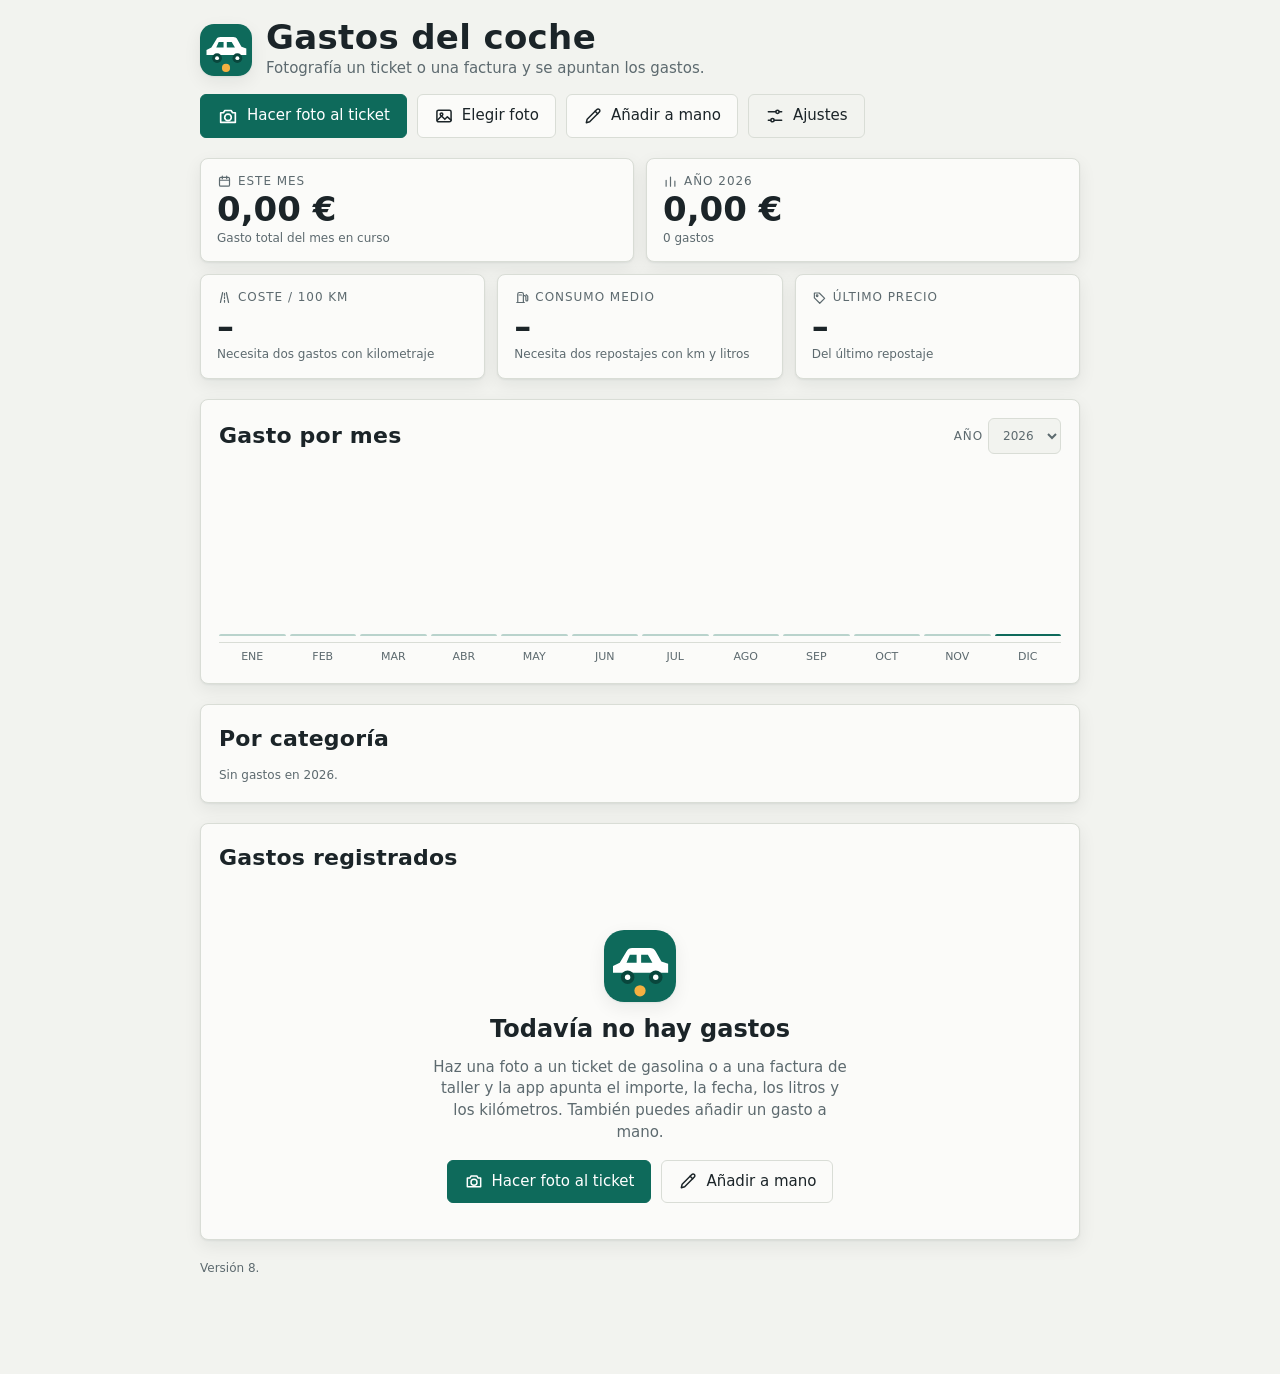
==== commit 3b68a39f: "Add files via upload" ====
--- a/index.html
+++ b/index.html
@@ -215,6 +215,18 @@
   .section-head .actions { width: 100%; }
   #search { flex: 1; width: auto; }
 }
+
+/* ---- Filtros ---- */
+.filters { display: grid; grid-template-columns: 1fr 1fr; gap: 10px; }
+.filters #search { grid-column: 1 / -1; width: 100%; min-height: 40px; }
+.filters select, .filters input[type=date] { width: 100%; min-width: 0; min-height: 40px; border: 1px solid var(--line); background: var(--bg); border-radius: 6px; padding: 8px 10px; }
+.fl { display: flex; flex-direction: column; gap: 4px; min-width: 0; }
+@media (max-width: 640px) { .filters > .fl:nth-of-type(3) { grid-column: 1 / -1; } }
+.rangebox { grid-column: 1 / -1; display: grid; grid-template-columns: 1fr 1fr; gap: 10px; }
+.resultbar { display: flex; justify-content: space-between; align-items: center; gap: 10px; flex-wrap: wrap; padding: 14px 4px 4px; font-size: 14px; color: var(--muted); }
+.resultbar strong { color: var(--ink); font-weight: 600; }
+.linkbtn { background: none; border: 0; color: var(--accent); text-decoration: underline; padding: 6px 4px; font-size: 14px; }
+@media (min-width: 641px) { .filters { grid-template-columns: 1.3fr 1fr 1fr 1.1fr; } .filters #search { grid-column: 1 / -1; } .rangebox { grid-template-columns: 220px 220px; } }
 </style>
 <link rel="icon" href="[data-uri]" type="image/png">
 <link rel="apple-touch-icon" href="[data-uri]">
@@ -284,12 +296,25 @@
   <section class="panel">
     <div class="section-head">
       <h2>Gastos registrados</h2>
-      <div class="actions">
-        <input id="search" type="search" placeholder="Buscar" aria-label="Buscar por comercio o concepto" autocomplete="off">
-        <select id="catFilter" aria-label="Filtrar por categoría"></select>
-        <button class="btn small" id="btnCsv" type="button" hidden>Descargar CSV</button>
+      <button class="btn small" id="btnCsv" type="button" hidden>Descargar CSV</button>
+    </div>
+    <div class="filters" id="filters">
+      <input id="search" type="search" placeholder="Buscar comercio o concepto" aria-label="Buscar por comercio o concepto" autocomplete="off">
+      <label class="fl"><span class="label">Fechas</span><select id="periodSel"></select></label>
+      <label class="fl"><span class="label">Categoría</span><select id="catFilter"></select></label>
+      <label class="fl"><span class="label">Orden</span>
+        <select id="sortSel">
+          <option value="date-desc">Recientes primero</option>
+          <option value="date-asc">Antiguos primero</option>
+          <option value="amount-desc">Mayor importe</option>
+          <option value="amount-asc">Menor importe</option>
+        </select></label>
+      <div class="rangebox" id="rangeBox" hidden>
+        <label class="fl"><span class="label">Desde</span><input id="dateFrom" type="date"></label>
+        <label class="fl"><span class="label">Hasta</span><input id="dateTo" type="date"></label>
       </div>
     </div>
+    <div class="resultbar" id="resultBar" aria-live="polite"></div>
     <div class="list" id="list"></div>
   </section>
 
@@ -930,7 +955,7 @@
     } else n.hidden = true;
     renderTiles(); renderYear(); renderMonths(); renderCats(); renderList();
     $("btnCsv").hidden = !expenses.length;
-    $("foot").textContent = (expenses.length ? intf.format(expenses.length) + " gastos guardados solo en este dispositivo. " : "") + "Versión 7.";
+    $("foot").textContent = (expenses.length ? intf.format(expenses.length) + " gastos guardados solo en este dispositivo. " : "") + "Versión 8.";
   }
 
   function tile(label, ic, big, unit, hint) {
@@ -988,7 +1013,7 @@
       ]);
     }));
   }
-  var listLimit = 40, search = "";
+  var listLimit = 40, search = "", period = "all", dateFrom = "", dateTo = "", sortBy = "date-desc";
   var MONTH_NAMES = ["enero", "febrero", "marzo", "abril", "mayo", "junio", "julio", "agosto", "septiembre", "octubre", "noviembre", "diciembre"];
   function monthLabel(k) { var p = k.split("-"); return p.length < 2 || !p[1] ? "Sin fecha" : MONTH_NAMES[+p[1] - 1] + " " + p[0]; }
   function expenseRow(e) {
@@ -1002,12 +1027,68 @@
       h("span", { class: "a num", text: eur.format(e.amount || 0) })
     ]);
   }
+  function fmtDate(d) { return d.getFullYear() + "-" + String(d.getMonth() + 1).padStart(2, "0") + "-" + String(d.getDate()).padStart(2, "0"); }
+  function periodRange(p) {
+    var now = new Date(), y = now.getFullYear(), m = now.getMonth();
+    if (p === "thisMonth") return [fmtDate(new Date(y, m, 1)), fmtDate(new Date(y, m + 1, 0))];
+    if (p === "lastMonth") return [fmtDate(new Date(y, m - 1, 1)), fmtDate(new Date(y, m, 0))];
+    if (p === "last30") return [fmtDate(new Date(y, m, now.getDate() - 29)), fmtDate(now)];
+    if (p === "last3") return [fmtDate(new Date(y, m - 2, 1)), fmtDate(new Date(y, m + 1, 0))];
+    if (p === "thisYear") return [y + "-01-01", y + "-12-31"];
+    if (p === "lastYear") return [(y - 1) + "-01-01", (y - 1) + "-12-31"];
+    if (p.indexOf("y:") === 0) return [p.slice(2) + "-01-01", p.slice(2) + "-12-31"];
+    if (p.indexOf("m:") === 0) { var a = p.slice(2).split("-"); return [p.slice(2) + "-01", fmtDate(new Date(+a[0], +a[1], 0))]; }
+    if (p === "range") return [dateFrom || null, dateTo || null];
+    return null;
+  }
+  function filteredList(sort) {
+    var q = search.trim().toLowerCase(), r = periodRange(period), by = sort || sortBy;
+    var list = expenses.filter(function (e) {
+      if (catFilter !== "all" && e.category !== catFilter) return false;
+      if (r) {
+        if (!e.date) return false;
+        if (r[0] && e.date < r[0]) return false;
+        if (r[1] && e.date > r[1]) return false;
+      }
+      return !q || ((e.vendor || "") + " " + (e.description || "") + " " + (CAT_NAME[e.category] || "")).toLowerCase().indexOf(q) >= 0;
+    });
+    list.sort(function (a, b) {
+      if (by === "amount-desc") return (b.amount || 0) - (a.amount || 0);
+      if (by === "amount-asc") return (a.amount || 0) - (b.amount || 0);
+      var c = (a.date || "").localeCompare(b.date || "") || (a.createdAt || 0) - (b.createdAt || 0);
+      return by === "date-asc" ? c : -c;
+    });
+    return list;
+  }
+  function filtersActive() { return period !== "all" || catFilter !== "all" || search.trim() !== ""; }
+  function clearFilters() {
+    period = "all"; catFilter = "all"; search = ""; dateFrom = ""; dateTo = ""; listLimit = 40;
+    $("search").value = ""; $("dateFrom").value = ""; $("dateTo").value = "";
+    renderList();
+  }
+  function buildPeriodSelect() {
+    var sel = $("periodSel"), months = {}, years = {};
+    expenses.forEach(function (e) { if (e.date) { months[e.date.slice(0, 7)] = 1; years[e.date.slice(0, 4)] = 1; } });
+    var mk = Object.keys(months).sort().reverse(), yk = Object.keys(years).sort().reverse();
+    function opt(v, t) { return h("option", { value: v, text: t, selected: v === period }); }
+    var kids = [opt("all", "Todas las fechas"),
+      h("optgroup", { label: "Periodos" }, [opt("thisMonth", "Este mes"), opt("lastMonth", "Mes pasado"), opt("last30", "Últimos 30 días"), opt("last3", "Últimos 3 meses"), opt("thisYear", "Este año"), opt("lastYear", "Año pasado")])];
+    if (yk.length) kids.push(h("optgroup", { label: "Años" }, yk.map(function (y) { return opt("y:" + y, y); })));
+    if (mk.length) kids.push(h("optgroup", { label: "Meses" }, mk.map(function (k) { return opt("m:" + k, monthLabel(k)); })));
+    kids.push(opt("range", "Entre dos fechas…"));
+    sel.replaceChildren.apply(sel, kids);
+    if (sel.value !== period) { period = "all"; sel.value = "all"; }
+    $("rangeBox").hidden = period !== "range";
+  }
+
   function renderList() {
+    buildPeriodSelect();
     var sel = $("catFilter");
-    sel.replaceChildren.apply(sel, [h("option", { value: "all", text: "Todas las categorías", selected: catFilter === "all" })]
+    sel.replaceChildren.apply(sel, [h("option", { value: "all", text: "Todas", selected: catFilter === "all" })]
       .concat(CATS.map(function (c) { return h("option", { value: c.id, text: c.name, selected: catFilter === c.id }); })));
-    var box = $("list");
+    var box = $("list"), bar = $("resultBar");
     if (!expenses.length) {
+      $("filters").hidden = true; bar.replaceChildren();
       var logo = h("div"); logo.innerHTML = LOGO_SVG; logo.firstChild.setAttribute("class", "logo");
       box.replaceChildren(h("div", { class: "hero" }, [
         logo.firstChild,
@@ -1020,18 +1101,18 @@
       ]));
       return;
     }
-    var q = search.trim().toLowerCase();
-    var all = expenses.filter(function (e) {
-      return (catFilter === "all" || e.category === catFilter) &&
-        (!q || ((e.vendor || "") + " " + (e.description || "") + " " + (CAT_NAME[e.category] || "")).toLowerCase().indexOf(q) >= 0);
-    }).sort(function (a, b) { return (b.date || "").localeCompare(a.date || "") || (b.createdAt || 0) - (a.createdAt || 0); });
-    if (!all.length) { box.replaceChildren(h("div", { class: "empty" }, [h("span", { text: "No hay gastos que coincidan con la búsqueda." })])); return; }
-    var totals = {};
+    $("filters").hidden = false;
+    var all = filteredList(), total = sum(all);
+    var barKids = [h("span", {}, [h("strong", { text: intf.format(all.length) + (all.length === 1 ? " gasto" : " gastos") }), " · ", h("strong", { class: "num", text: eur.format(total) })])];
+    if (filtersActive()) barKids.push(h("button", { class: "linkbtn", type: "button", text: "Quitar filtros", onclick: clearFilters }));
+    bar.replaceChildren.apply(bar, barKids);
+    if (!all.length) { box.replaceChildren(h("div", { class: "empty" }, [h("span", { text: "No hay gastos con estos filtros." })])); return; }
+    var byDate = sortBy.indexOf("date") === 0, totals = {};
     all.forEach(function (e) { var k = (e.date || "").slice(0, 7); totals[k] = (totals[k] || 0) + (e.amount || 0); });
     var kids = [], cur = null, shown = all.slice(0, listLimit);
     shown.forEach(function (e) {
       var k = (e.date || "").slice(0, 7);
-      if (k !== cur) { cur = k; kids.push(h("div", { class: "mhead" }, [h("span", { text: monthLabel(k) }), h("span", { class: "num", text: eur.format(totals[k]) })])); }
+      if (byDate && k !== cur) { cur = k; kids.push(h("div", { class: "mhead" }, [h("span", { text: monthLabel(k) }), h("span", { class: "num", text: eur.format(totals[k]) })])); }
       kids.push(expenseRow(e));
     });
     if (all.length > shown.length) kids.push(h("button", { class: "btn small more", type: "button", text: "Mostrar más (" + (all.length - shown.length) + ")", onclick: function () { listLimit += 40; renderList(); } }));
@@ -1256,7 +1337,7 @@
   function csvCell(v) { var s = v == null ? "" : String(v); return /[";\n]/.test(s) ? '"' + s.replace(/"/g, '""') + '"' : s; }
   function exportCsv() {
     var head = ["Fecha", "Comercio", "Categoría", "Concepto", "Importe (€)", "Litros", "Kilómetros"];
-    var rows = expenses.slice().sort(function (a, b) { return (a.date || "").localeCompare(b.date || ""); }).map(function (e) {
+    var rows = filteredList("date-asc").map(function (e) {
       return [e.date, e.vendor, CAT_NAME[e.category] || e.category, e.description, e.amount != null ? String(e.amount).replace(".", ",") : "", e.liters ? String(e.liters).replace(".", ",") : "", e.odometer || ""];
     });
     download("gastos-coche.csv", "text/csv;charset=utf-8", "﻿" + [head].concat(rows).map(function (r) { return r.map(csvCell).join(";"); }).join("\r\n"));
@@ -1314,6 +1395,10 @@
   $("btnGallery").addEventListener("click", function () { $("fileInput").click(); });
   $("btnFab").addEventListener("click", function () { $("cameraInput").click(); });
   $("search").addEventListener("input", function (e) { search = e.target.value; listLimit = 40; renderList(); });
+  $("periodSel").addEventListener("change", function (e) { period = e.target.value; listLimit = 40; renderList(); });
+  $("sortSel").addEventListener("change", function (e) { sortBy = e.target.value; listLimit = 40; renderList(); });
+  $("dateFrom").addEventListener("input", function (e) { dateFrom = e.target.value; listLimit = 40; renderList(); });
+  $("dateTo").addEventListener("input", function (e) { dateTo = e.target.value; listLimit = 40; renderList(); });
   $("cameraInput").addEventListener("change", function (e) { var f = Array.prototype.slice.call(e.target.files); e.target.value = ""; scanFiles(f); });
   $("btnManual").addEventListener("click", function () { $("scanArea").hidden = true; openEditor(blankEditor()); });
   $("btnSettings").addEventListener("click", openSettings);
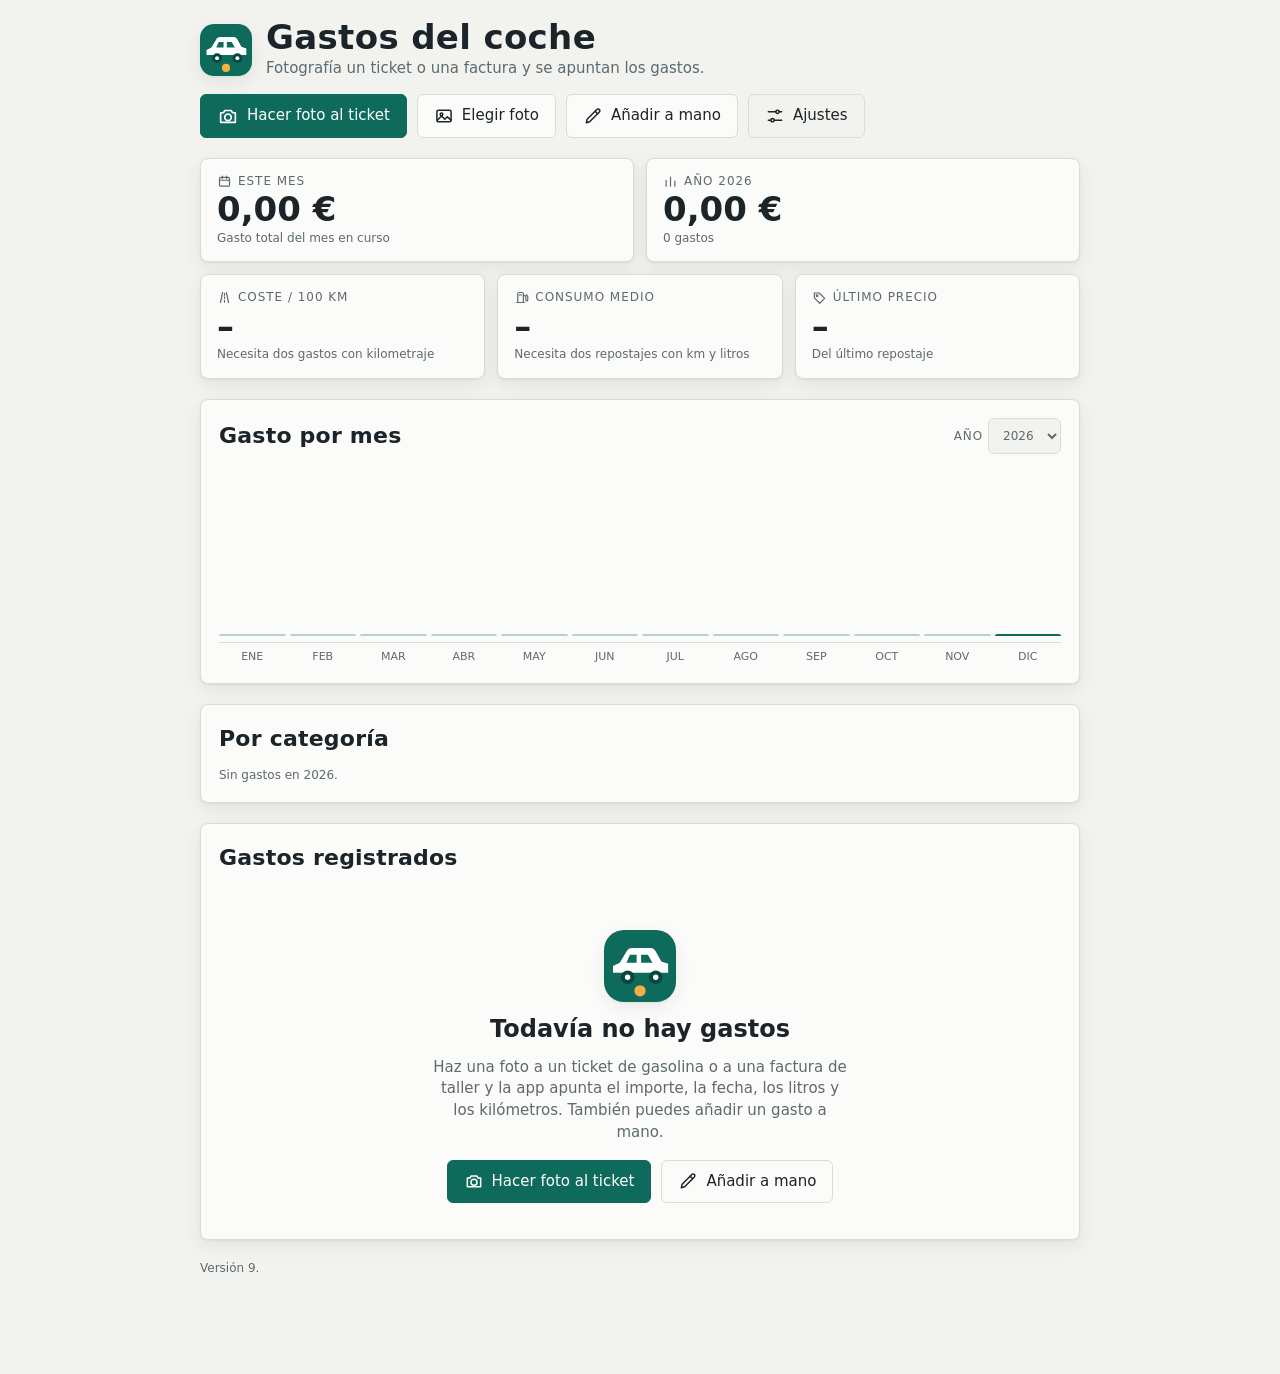
==== commit cd297d9d: "Add files via upload" ====
--- a/index.html
+++ b/index.html
@@ -227,6 +227,29 @@
 .resultbar strong { color: var(--ink); font-weight: 600; }
 .linkbtn { background: none; border: 0; color: var(--accent); text-decoration: underline; padding: 6px 4px; font-size: 14px; }
 @media (min-width: 641px) { .filters { grid-template-columns: 1.3fr 1fr 1fr 1.1fr; } .filters #search { grid-column: 1 / -1; } .rangebox { grid-template-columns: 220px 220px; } }
+
+/* ---- Barra de búsqueda y filtros desplegables ---- */
+.toolbar { display: flex; gap: 10px; align-items: center; }
+.searchbox { position: relative; flex: 1; min-width: 0; display: block; }
+.searchbox svg { position: absolute; left: 12px; top: 50%; transform: translateY(-50%); width: 18px; height: 18px; fill: none; stroke: var(--muted); stroke-width: 1.8; stroke-linecap: round; pointer-events: none; }
+.searchbox #search { width: 100%; min-width: 0; min-height: 42px; padding: 8px 12px 8px 38px; border: 1px solid var(--line); background: var(--bg); border-radius: 8px; }
+#btnFilters { min-height: 42px; padding: 0 14px; flex: none; }
+#btnFilters.on { border-color: var(--accent); background: var(--accent-soft); }
+.badge { min-width: 18px; height: 18px; border-radius: 9px; background: var(--accent); color: var(--accent-ink); font-size: 11px; font-weight: 700; display: inline-grid; place-items: center; padding: 0 5px; }
+.badge[hidden] { display: none; }
+.fpanel { margin-top: 10px; border: 1px solid var(--line); background: var(--bg); border-radius: 10px; padding: 14px; display: flex; flex-direction: column; gap: 14px; animation: pop .14s ease-out; }
+@keyframes pop { from { opacity: 0; transform: translateY(-4px); } to { opacity: 1; transform: none; } }
+@media (prefers-reduced-motion: reduce) { .fpanel { animation: none; } }
+.fgrid { display: grid; grid-template-columns: 1fr 1fr; gap: 12px; }
+.fgrid .full { grid-column: 1 / -1; }
+.fpanel select, .fpanel input[type=date] { width: 100%; min-width: 0; min-height: 40px; border: 1px solid var(--line); background: var(--surface); border-radius: 6px; padding: 8px 10px; }
+.fpanel .rangebox { grid-template-columns: 1fr 1fr; }
+.factions { display: flex; justify-content: space-between; align-items: center; gap: 10px; }
+.chips { display: flex; flex-wrap: wrap; gap: 8px; margin-top: 10px; }
+.chips:empty { display: none; }
+.chip { display: inline-flex; align-items: center; gap: 6px; border: 1px solid var(--line); background: var(--accent-soft); color: var(--ink); border-radius: 99px; padding: 4px 8px 4px 12px; font-size: 13px; min-height: 30px; }
+.chip svg { width: 14px; height: 14px; fill: none; stroke: currentColor; stroke-width: 2; stroke-linecap: round; }
+.chip:hover { border-color: var(--accent); }
 </style>
 <link rel="icon" href="[data-uri]" type="image/png">
 <link rel="apple-touch-icon" href="[data-uri]">
@@ -296,24 +319,37 @@
   <section class="panel">
     <div class="section-head">
       <h2>Gastos registrados</h2>
-      <button class="btn small" id="btnCsv" type="button" hidden>Descargar CSV</button>
+      <button class="btn small" id="btnCsv" type="button" aria-label="Descargar CSV de lo que se ve" hidden>Exportar</button>
     </div>
-    <div class="filters" id="filters">
-      <input id="search" type="search" placeholder="Buscar comercio o concepto" aria-label="Buscar por comercio o concepto" autocomplete="off">
-      <label class="fl"><span class="label">Fechas</span><select id="periodSel"></select></label>
-      <label class="fl"><span class="label">Categoría</span><select id="catFilter"></select></label>
-      <label class="fl"><span class="label">Orden</span>
-        <select id="sortSel">
-          <option value="date-desc">Recientes primero</option>
-          <option value="date-asc">Antiguos primero</option>
-          <option value="amount-desc">Mayor importe</option>
-          <option value="amount-asc">Menor importe</option>
-        </select></label>
-      <div class="rangebox" id="rangeBox" hidden>
-        <label class="fl"><span class="label">Desde</span><input id="dateFrom" type="date"></label>
-        <label class="fl"><span class="label">Hasta</span><input id="dateTo" type="date"></label>
+    <div class="toolbar" id="filters">
+      <label class="searchbox">
+        <svg viewBox="0 0 24 24" aria-hidden="true"><circle cx="11" cy="11" r="6.5"/><path d="M16 16l4 4"/></svg>
+        <input id="search" type="search" placeholder="Buscar" aria-label="Buscar por comercio o concepto" autocomplete="off">
+      </label>
+      <button class="btn" id="btnFilters" type="button" aria-expanded="false" aria-controls="filterPanel"><span>Filtros</span><span class="badge" id="filterBadge" hidden></span></button>
+    </div>
+    <div class="fpanel" id="filterPanel" hidden>
+      <div class="fgrid">
+        <label class="fl"><span class="label">Fechas</span><select id="periodSel"></select></label>
+        <label class="fl"><span class="label">Categoría</span><select id="catFilter"></select></label>
+        <div class="rangebox" id="rangeBox" hidden>
+          <label class="fl"><span class="label">Desde</span><input id="dateFrom" type="date"></label>
+          <label class="fl"><span class="label">Hasta</span><input id="dateTo" type="date"></label>
+        </div>
+        <label class="fl full"><span class="label">Ordenar por</span>
+          <select id="sortSel">
+            <option value="date-desc">Recientes primero</option>
+            <option value="date-asc">Antiguos primero</option>
+            <option value="amount-desc">Mayor importe</option>
+            <option value="amount-asc">Menor importe</option>
+          </select></label>
+      </div>
+      <div class="factions">
+        <button class="linkbtn" id="btnClearFilters" type="button">Quitar filtros</button>
+        <button class="btn small primary" id="btnCloseFilters" type="button">Listo</button>
       </div>
     </div>
+    <div class="chips" id="chips"></div>
     <div class="resultbar" id="resultBar" aria-live="polite"></div>
     <div class="list" id="list"></div>
   </section>
@@ -865,6 +901,8 @@
   function catIcon(id) { var sp = h("span", { class: "cicon", style: "--h:" + catMeta(id).h }); sp.append(icon(catMeta(id).i)); return sp; }
   var LOGO_SVG = '<svg class="logo" viewBox="0 0 64 64" aria-hidden="true"><rect width="64" height="64" rx="14" fill="#0e6a5b"/><path d="M8 38v-6l6-3 6-10c1-2 3-3 5-3h16c2 0 4 1 5 3l5 9 6 2v8z" fill="#fff"/><path d="M23 22l-3 7h9v-7zM33 22v7h10l-4-7z" fill="#0e6a5b"/><circle cx="21" cy="42" r="6" fill="#09463c"/><circle cx="46" cy="42" r="6" fill="#09463c"/><circle cx="21" cy="42" r="2.4" fill="#fff"/><circle cx="46" cy="42" r="2.4" fill="#fff"/><circle cx="32" cy="54" r="5" fill="#f5b041"/></svg>';
 
+  Object.assign(ICONS, { filter: '<path d="M4.5 5.5h15l-5.8 7v5.8l-3.4 1.7v-7.5z"/>' });
+
   var toastTimer = null;
   function toast(msg, undo) {
     var t = $("toast"); t.replaceChildren(h("span", { text: msg }));
@@ -955,7 +993,7 @@
     } else n.hidden = true;
     renderTiles(); renderYear(); renderMonths(); renderCats(); renderList();
     $("btnCsv").hidden = !expenses.length;
-    $("foot").textContent = (expenses.length ? intf.format(expenses.length) + " gastos guardados solo en este dispositivo. " : "") + "Versión 8.";
+    $("foot").textContent = (expenses.length ? intf.format(expenses.length) + " gastos guardados solo en este dispositivo. " : "") + "Versión 9.";
   }
 
   function tile(label, ic, big, unit, hint) {
@@ -1062,9 +1100,27 @@
   }
   function filtersActive() { return period !== "all" || catFilter !== "all" || search.trim() !== ""; }
   function clearFilters() {
-    period = "all"; catFilter = "all"; search = ""; dateFrom = ""; dateTo = ""; listLimit = 40;
-    $("search").value = ""; $("dateFrom").value = ""; $("dateTo").value = "";
+    period = "all"; catFilter = "all"; search = ""; dateFrom = ""; dateTo = ""; sortBy = "date-desc"; listLimit = 40;
+    $("search").value = ""; $("dateFrom").value = ""; $("dateTo").value = ""; $("sortSel").value = "date-desc";
     renderList();
+  }
+  function showDate(iso) { var a = iso.split("-"); return a[2] + "/" + a[1] + "/" + a[0]; }
+  function chip(text, onRemove) {
+    var b = h("button", { class: "chip", type: "button", "aria-label": "Quitar filtro " + text, onclick: onRemove }, [text]);
+    b.append(icon("x")); return b;
+  }
+  function updateFilterUI() {
+    var n = (period !== "all" ? 1 : 0) + (catFilter !== "all" ? 1 : 0);
+    var badge = $("filterBadge"); badge.hidden = !n; badge.textContent = n;
+    var chips = [];
+    if (period !== "all") {
+      var label = period === "range"
+        ? (dateFrom && dateTo ? showDate(dateFrom) + " – " + showDate(dateTo) : dateFrom ? "Desde " + showDate(dateFrom) : dateTo ? "Hasta " + showDate(dateTo) : "Rango de fechas")
+        : $("periodSel").options[$("periodSel").selectedIndex].text;
+      chips.push(chip(label, function () { period = "all"; dateFrom = ""; dateTo = ""; $("dateFrom").value = ""; $("dateTo").value = ""; listLimit = 40; renderList(); }));
+    }
+    if (catFilter !== "all") chips.push(chip(CAT_NAME[catFilter] || catFilter, function () { catFilter = "all"; listLimit = 40; renderList(); }));
+    $("chips").replaceChildren.apply($("chips"), chips);
   }
   function buildPeriodSelect() {
     var sel = $("periodSel"), months = {}, years = {};
@@ -1088,7 +1144,7 @@
       .concat(CATS.map(function (c) { return h("option", { value: c.id, text: c.name, selected: catFilter === c.id }); })));
     var box = $("list"), bar = $("resultBar");
     if (!expenses.length) {
-      $("filters").hidden = true; bar.replaceChildren();
+      $("filters").hidden = true; $("filterPanel").hidden = true; $("chips").replaceChildren(); bar.replaceChildren();
       var logo = h("div"); logo.innerHTML = LOGO_SVG; logo.firstChild.setAttribute("class", "logo");
       box.replaceChildren(h("div", { class: "hero" }, [
         logo.firstChild,
@@ -1102,6 +1158,7 @@
       return;
     }
     $("filters").hidden = false;
+    updateFilterUI();
     var all = filteredList(), total = sum(all);
     var barKids = [h("span", {}, [h("strong", { text: intf.format(all.length) + (all.length === 1 ? " gasto" : " gastos") }), " · ", h("strong", { class: "num", text: eur.format(total) })])];
     if (filtersActive()) barKids.push(h("button", { class: "linkbtn", type: "button", text: "Quitar filtros", onclick: clearFilters }));
@@ -1395,6 +1452,12 @@
   $("btnGallery").addEventListener("click", function () { $("fileInput").click(); });
   $("btnFab").addEventListener("click", function () { $("cameraInput").click(); });
   $("search").addEventListener("input", function (e) { search = e.target.value; listLimit = 40; renderList(); });
+  function setPanel(open) {
+    $("filterPanel").hidden = !open; $("btnFilters").setAttribute("aria-expanded", String(open)); $("btnFilters").classList.toggle("on", open);
+  }
+  $("btnFilters").addEventListener("click", function () { setPanel($("filterPanel").hidden); });
+  $("btnCloseFilters").addEventListener("click", function () { setPanel(false); });
+  $("btnClearFilters").addEventListener("click", clearFilters);
   $("periodSel").addEventListener("change", function (e) { period = e.target.value; listLimit = 40; renderList(); });
   $("sortSel").addEventListener("change", function (e) { sortBy = e.target.value; listLimit = 40; renderList(); });
   $("dateFrom").addEventListener("input", function (e) { dateFrom = e.target.value; listLimit = 40; renderList(); });
@@ -1453,7 +1516,7 @@
     if ("serviceWorker" in navigator) navigator.serviceWorker.getRegistrations().then(function (rs) { rs.forEach(function (r) { r.unregister(); }); });
     if (window.caches) caches.keys().then(function (ks) { ks.forEach(function (k) { if (k.indexOf("gastos-coche") === 0) caches.delete(k); }); });
   } catch (e) { /* nada */ }
-  addIcon($("btnFab"), "camera"); addIcon($("btnScan"), "camera"); addIcon($("btnGallery"), "image"); addIcon($("btnManual"), "pencil"); addIcon($("btnSettings"), "sliders");
+  addIcon($("btnFab"), "camera"); addIcon($("btnFilters"), "filter"); addIcon($("btnScan"), "camera"); addIcon($("btnGallery"), "image"); addIcon($("btnManual"), "pencil"); addIcon($("btnSettings"), "sliders");
   addIcon($("btnCsv"), "download"); addIcon($("btnExport"), "download"); addIcon($("btnImport"), "upload"); addIcon($("btnWipe"), "trash");
   addIcon($("btnSaveSettings"), "check"); addIcon($("btnInstall"), "download");
   loadAll();
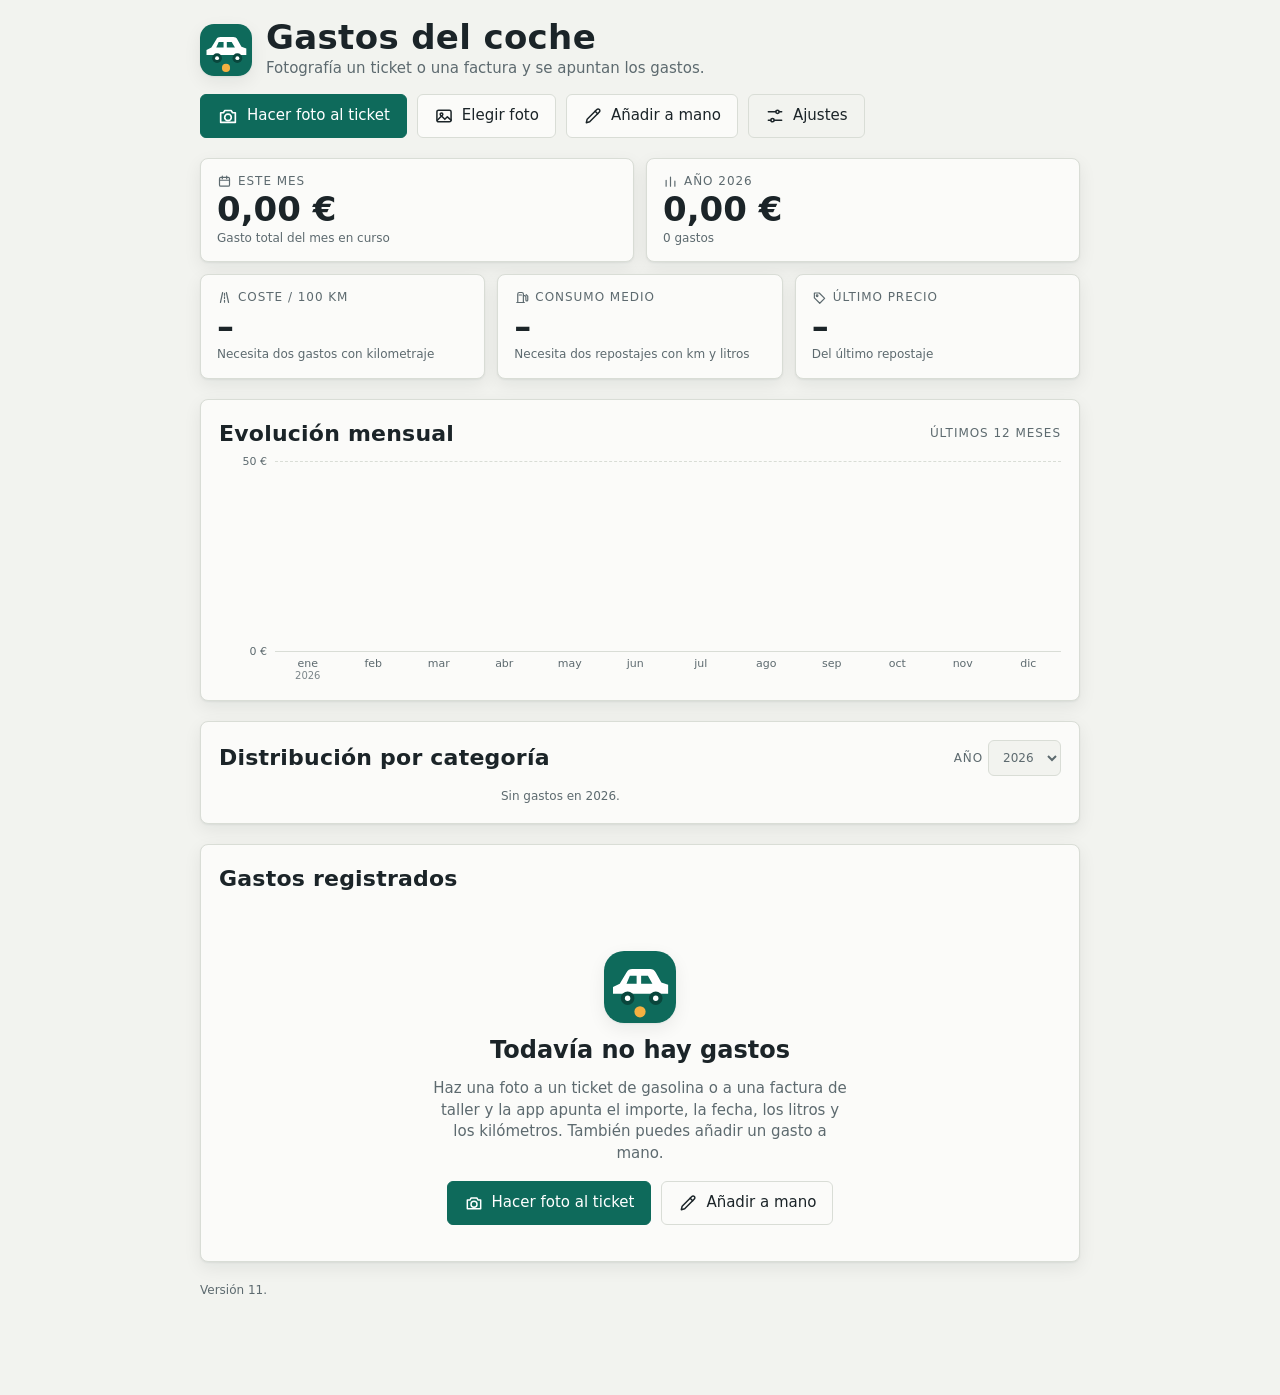
==== commit e785bf13: "Add files via upload" ====
--- a/index.html
+++ b/index.html
@@ -250,6 +250,37 @@
 .chip { display: inline-flex; align-items: center; gap: 6px; border: 1px solid var(--line); background: var(--accent-soft); color: var(--ink); border-radius: 99px; padding: 4px 8px 4px 12px; font-size: 13px; min-height: 30px; }
 .chip svg { width: 14px; height: 14px; fill: none; stroke: currentColor; stroke-width: 2; stroke-linecap: round; }
 .chip:hover { border-color: var(--accent); }
+
+/* ---- Gráficos: evolución mensual y anillo por categoría ---- */
+:root { --seg-l: 47%; }
+@media (prefers-color-scheme: dark) { :root { --seg-l: 62%; } }
+.cicon { background: hsl(var(--h) var(--s, 55%) var(--cl-bg)); color: hsl(var(--h) var(--s, 55%) var(--cl-fg)); }
+.evo { display: grid; grid-template-columns: 48px 1fr; column-gap: 8px; }
+.evo-y { position: relative; height: 190px; }
+.evo-y span { position: absolute; right: 0; transform: translateY(50%); font-size: 11px; color: var(--muted); font-variant-numeric: tabular-nums; white-space: nowrap; }
+.evo-plot { position: relative; height: 190px; }
+.evo-plot .gl { position: absolute; left: 0; right: 0; height: 0; border-top: 1px dashed var(--line); }
+.evo-plot .gl.zero { border-top: 1px solid var(--line); }
+.evo-bars { position: absolute; inset: 0; display: grid; grid-template-columns: repeat(12, 1fr); gap: 6px; align-items: end; padding: 0 3px; }
+.evo-bars .col { height: 100%; display: flex; align-items: flex-end; min-width: 0; }
+.evo-bars .b { width: 100%; background: var(--bar); border-radius: 4px 4px 0 0; min-height: 0; }
+.evo-bars .col.empty .b { background: transparent; }
+.evo-bars .col:hover .b, .evo-bars .col:focus .b { filter: brightness(1.15); }
+.evo-x { grid-column: 2; display: grid; grid-template-columns: repeat(12, 1fr); gap: 6px; padding: 6px 3px 0; }
+.evo-x span { text-align: center; font-size: 11px; color: var(--muted); line-height: 1.15; min-width: 0; }
+.evo-x span i { display: block; font-style: normal; font-size: 10px; opacity: .8; }
+.donutwrap { display: grid; grid-template-columns: 1fr; gap: 18px; align-items: center; }
+@media (min-width: 700px) { .donutwrap { grid-template-columns: 250px 1fr; gap: 32px; } }
+.donut { display: flex; justify-content: center; }
+.donut svg { width: 100%; max-width: 230px; height: auto; display: block; }
+.donut .seg { fill: none; stroke: hsl(var(--h) var(--s, 55%) var(--seg-l)); stroke-width: 28; }
+.donut .dtot { font-family: var(--font-display); font-size: 25px; font-weight: 600; fill: var(--ink); font-variant-numeric: tabular-nums; }
+.donut .dsub { font-size: 11px; fill: var(--muted); letter-spacing: .08em; text-transform: uppercase; }
+.leg { display: grid; grid-template-columns: 12px 1fr auto; gap: 10px; align-items: center; padding: 6px 0; }
+.leg .dot { width: 12px; height: 12px; border-radius: 50%; background: hsl(var(--h) var(--s, 55%) var(--seg-l)); }
+.leg .name { min-width: 0; }
+.leg .amt { font-size: 15px; color: var(--muted); font-weight: 500; text-align: right; }
+.leg .amt b { color: var(--ink); font-weight: 600; }
 </style>
 <link rel="icon" href="[data-uri]" type="image/png">
 <link rel="apple-touch-icon" href="[data-uri]">
@@ -304,16 +335,21 @@
 
   <section class="panel">
     <div class="section-head">
-      <h2>Gasto por mes</h2>
+      <h2>Evolución mensual</h2>
+      <span class="label">Últimos 12 meses</span>
+    </div>
+    <div id="evo"></div>
+  </section>
+
+  <section class="panel">
+    <div class="section-head">
+      <h2>Distribución por categoría</h2>
       <label class="label" for="yearSel">Año <select id="yearSel"></select></label>
     </div>
-    <div class="months" id="months"></div>
-    <div class="mlabels" id="mlabels"></div>
-  </section>
-
-  <section class="panel">
-    <div class="section-head"><h2>Por categoría</h2><span class="label" id="catTotal"></span></div>
-    <div class="cats" id="cats"></div>
+    <div class="donutwrap">
+      <div id="donut" class="donut"></div>
+      <div class="cats" id="cats"></div>
+    </div>
   </section>
 
   <section class="panel">
@@ -893,12 +929,13 @@
     tag: '<path d="M3.8 12.6V4.8h7.8l8.6 8.6-7.8 7.8z"/><circle cx="8.2" cy="9.2" r="1.3"/>'
   });
   var CAT_META = {
-    combustible: { i: "fuel", h: 28 }, mantenimiento: { i: "wrench", h: 205 }, reparacion: { i: "cog", h: 352 }, neumaticos: { i: "tire", h: 262 },
-    seguro: { i: "shield", h: 160 }, impuestos: { i: "doc", h: 42 }, itv: { i: "clip", h: 184 }, peajes: { i: "toll", h: 318 },
-    parking: { i: "park", h: 228 }, lavado: { i: "drop", h: 196 }, multas: { i: "warn", h: 8 }, otros: { i: "dots", h: 215 }
+    combustible: { i: "fuel", h: 25 }, mantenimiento: { i: "wrench", h: 210 }, reparacion: { i: "cog", h: 335 }, neumaticos: { i: "tire", h: 268 },
+    seguro: { i: "shield", h: 145 }, impuestos: { i: "doc", h: 50 }, itv: { i: "clip", h: 180 }, peajes: { i: "toll", h: 290 },
+    parking: { i: "park", h: 245 }, lavado: { i: "drop", h: 95 }, multas: { i: "warn", h: 3 }, otros: { i: "dots", h: 215, s: "10%" }
   };
   function catMeta(id) { return CAT_META[id] || CAT_META.otros; }
-  function catIcon(id) { var sp = h("span", { class: "cicon", style: "--h:" + catMeta(id).h }); sp.append(icon(catMeta(id).i)); return sp; }
+  function catStyle(id) { var m = catMeta(id); return "--h:" + m.h + (m.s ? ";--s:" + m.s : ""); }
+  function catIcon(id) { var sp = h("span", { class: "cicon", style: catStyle(id) }); sp.append(icon(catMeta(id).i)); return sp; }
   var LOGO_SVG = '<svg class="logo" viewBox="0 0 64 64" aria-hidden="true"><rect width="64" height="64" rx="14" fill="#0e6a5b"/><path d="M8 38v-6l6-3 6-10c1-2 3-3 5-3h16c2 0 4 1 5 3l5 9 6 2v8z" fill="#fff"/><path d="M23 22l-3 7h9v-7zM33 22v7h10l-4-7z" fill="#0e6a5b"/><circle cx="21" cy="42" r="6" fill="#09463c"/><circle cx="46" cy="42" r="6" fill="#09463c"/><circle cx="21" cy="42" r="2.4" fill="#fff"/><circle cx="46" cy="42" r="2.4" fill="#fff"/><circle cx="32" cy="54" r="5" fill="#f5b041"/></svg>';
 
   Object.assign(ICONS, { filter: '<path d="M4.5 5.5h15l-5.8 7v5.8l-3.4 1.7v-7.5z"/>' });
@@ -993,7 +1030,7 @@
     } else n.hidden = true;
     renderTiles(); renderYear(); renderMonths(); renderCats(); renderList();
     $("btnCsv").hidden = !expenses.length;
-    $("foot").textContent = (expenses.length ? intf.format(expenses.length) + " gastos guardados solo en este dispositivo. " : "") + "Versión 9.";
+    $("foot").textContent = (expenses.length ? intf.format(expenses.length) + " gastos guardados solo en este dispositivo. " : "") + "Versión 11.";
   }
 
   function tile(label, ic, big, unit, hint) {
@@ -1020,37 +1057,76 @@
     if (ys.indexOf(year) < 0) ys.unshift(year);
     sel.replaceChildren.apply(sel, ys.map(function (y) { return h("option", { value: String(y), text: String(y), selected: y === year }); }));
   }
+  function niceStep(max) {
+    if (max <= 0) return 50;
+    var raw = max / 4, mag = Math.pow(10, Math.floor(Math.log(raw) / Math.LN10)), n = raw / mag;
+    var f = n <= 1 ? 1 : n <= 2 ? 2 : n <= 2.5 ? 2.5 : n <= 5 ? 5 : 10;
+    return f * mag;
+  }
   function renderMonths() {
-    var totals = new Array(12).fill(0);
-    inYear(year).forEach(function (e) { totals[+e.date.slice(5, 7) - 1] += e.amount || 0; });
-    var max = Math.max.apply(null, totals.concat([1]));
-    var nowM = new Date().getFullYear() === year ? new Date().getMonth() : -1;
-    $("months").replaceChildren.apply($("months"), totals.map(function (v, i) {
-      return h("div", { class: "mcol" + (i === nowM ? " cur" : ""), title: MONTHS[i] + " " + year + ": " + eur.format(v) }, [
-        h("div", { class: "v", text: v > 0 ? eur0.format(v) : "" }),
-        h("div", { class: "bar", style: "height:" + (v > 0 ? Math.max(2, v / max * 128) : 2) + "px" })
-      ]);
+    var now = new Date(), items = [], idx = {};
+    for (var i = 11; i >= 0; i--) {
+      var d = new Date(now.getFullYear(), now.getMonth() - i, 1);
+      var key = d.getFullYear() + "-" + String(d.getMonth() + 1).padStart(2, "0");
+      idx[key] = items.length;
+      items.push({ key: key, month: MONTHS[d.getMonth()], year: String(d.getFullYear()).slice(2), jan: d.getMonth() === 0, v: 0 });
+    }
+    expenses.forEach(function (e) { if (e.date && (e.date.slice(0, 7) in idx)) items[idx[e.date.slice(0, 7)]].v += e.amount || 0; });
+    var max = Math.max.apply(null, items.map(function (it) { return it.v; }).concat([0]));
+    var step = niceStep(max), top = Math.max(step, Math.ceil(max / step - 1e-9) * step), n = Math.round(top / step);
+    var ylabels = h("div", { class: "evo-y" }), plot = h("div", { class: "evo-plot" });
+    for (var t = 0; t <= n; t++) {
+      var pos = (t * step / top * 100) + "%", val = t * step;
+      ylabels.append(h("span", { style: "bottom:" + pos, text: eur0.format(val) + " €" }));
+      plot.append(h("div", { class: "gl" + (t === 0 ? " zero" : ""), style: "bottom:" + pos }));
+    }
+    var bars = h("div", { class: "evo-bars" });
+    items.forEach(function (it) {
+      bars.append(h("div", { class: "col" + (it.v > 0 ? "" : " empty"), tabindex: "0", title: it.month + " 20" + it.year + ": " + eur.format(it.v) }, [
+        h("div", { class: "b", style: "height:" + (it.v > 0 ? Math.max(1.5, it.v / top * 100) : 0) + "%" })
+      ]));
+    });
+    plot.append(bars);
+    var xl = h("div", { class: "evo-x" }, items.map(function (it, k) {
+      return h("span", {}, [it.month, (k === 0 || it.jan) ? h("i", { text: "20" + it.year }) : null]);
     }));
-    $("mlabels").replaceChildren.apply($("mlabels"), MONTHS.map(function (m) { return h("span", { text: m }); }));
+    $("evo").replaceChildren(h("div", { class: "evo", role: "img", "aria-label": "Gasto mensual de los últimos 12 meses" }, [ylabels, plot, xl]));
+  }
+
+  function svgEl(name, attrs) {
+    var el = document.createElementNS("http://www.w3.org/2000/svg", name);
+    Object.keys(attrs || {}).forEach(function (k) { el.setAttribute(k, attrs[k]); });
+    return el;
   }
   function renderCats() {
     var by = {};
     inYear(year).forEach(function (e) { var c = e.category || "otros"; by[c] = (by[c] || 0) + (e.amount || 0); });
     var rows = Object.keys(by).map(function (k) { return { id: k, v: by[k] }; }).sort(function (a, b) { return b.v - a.v; });
     var total = rows.reduce(function (a, r) { return a + r.v; }, 0);
-    $("catTotal").textContent = total ? eur.format(total) : "";
-    var box = $("cats");
-    if (!rows.length) { box.replaceChildren(h("div", { class: "foot", text: "Sin gastos en " + year + "." })); return; }
-    var max = rows[0].v;
-    box.replaceChildren.apply(box, rows.map(function (r) {
+    var donut = $("donut"), leg = $("cats");
+    if (!rows.length) { donut.replaceChildren(); leg.replaceChildren(h("div", { class: "foot", text: "Sin gastos en " + year + "." })); return; }
+    var R = 78, C = 2 * Math.PI * R, cum = 0;
+    var svg = svgEl("svg", { viewBox: "0 0 200 200", role: "img", "aria-label": "Distribución del gasto por categoría en " + year });
+    rows.forEach(function (r) {
+      var len = r.v / total * C, gap = rows.length > 1 ? 2 : 0, dash = Math.max(len - gap, 0.6);
+      var c = svgEl("circle", { class: "seg", cx: 100, cy: 100, r: R, "stroke-dasharray": dash + " " + (C - dash), "stroke-dashoffset": -cum, transform: "rotate(-90 100 100)", style: catStyle(r.id) });
+      var tt = svgEl("title"); tt.textContent = (CAT_NAME[r.id] || r.id) + ": " + eur.format(r.v);
+      c.append(tt); svg.append(c); cum += len;
+    });
+    var t1 = svgEl("text", { class: "dtot", x: 100, y: 101, "text-anchor": "middle" }); t1.textContent = eur0.format(total) + " €";
+    var t2 = svgEl("text", { class: "dsub", x: 100, y: 122, "text-anchor": "middle" }); t2.textContent = "en " + year;
+    svg.append(t1, t2);
+    donut.replaceChildren(svg);
+    leg.replaceChildren.apply(leg, rows.map(function (r) {
       var pct = r.v / total * 100;
-      return h("div", { class: "cat", style: "--h:" + catMeta(r.id).h }, [
-        h("span", { class: "name" }, [catIcon(r.id), CAT_NAME[r.id] || r.id]),
-        h("span", { class: "amt num", text: eur.format(r.v) + " · " + (pct < 1 ? "<1" : Math.round(pct)) + " %" }),
-        h("div", { class: "track" }, [h("div", { class: "fill", style: "width:" + (r.v / max * 100) + "%" })])
+      return h("div", { class: "leg", style: catStyle(r.id) }, [
+        h("span", { class: "dot" }),
+        h("span", { class: "name", text: CAT_NAME[r.id] || r.id }),
+        h("span", { class: "amt num" }, [h("b", { text: (pct < 1 ? "<1" : Math.round(pct)) + " %" }), " · " + eur.format(r.v)])
       ]);
     }));
   }
+
   var listLimit = 40, search = "", period = "all", dateFrom = "", dateTo = "", sortBy = "date-desc";
   var MONTH_NAMES = ["enero", "febrero", "marzo", "abril", "mayo", "junio", "julio", "agosto", "septiembre", "octubre", "noviembre", "diciembre"];
   function monthLabel(k) { var p = k.split("-"); return p.length < 2 || !p[1] ? "Sin fecha" : MONTH_NAMES[+p[1] - 1] + " " + p[0]; }
@@ -1127,11 +1203,10 @@
     expenses.forEach(function (e) { if (e.date) { months[e.date.slice(0, 7)] = 1; years[e.date.slice(0, 4)] = 1; } });
     var mk = Object.keys(months).sort().reverse(), yk = Object.keys(years).sort().reverse();
     function opt(v, t) { return h("option", { value: v, text: t, selected: v === period }); }
-    var kids = [opt("all", "Todas las fechas"),
+    var kids = [opt("all", "Todas las fechas"), opt("range", "Entre dos fechas…"),
       h("optgroup", { label: "Periodos" }, [opt("thisMonth", "Este mes"), opt("lastMonth", "Mes pasado"), opt("last30", "Últimos 30 días"), opt("last3", "Últimos 3 meses"), opt("thisYear", "Este año"), opt("lastYear", "Año pasado")])];
     if (yk.length) kids.push(h("optgroup", { label: "Años" }, yk.map(function (y) { return opt("y:" + y, y); })));
     if (mk.length) kids.push(h("optgroup", { label: "Meses" }, mk.map(function (k) { return opt("m:" + k, monthLabel(k)); })));
-    kids.push(opt("range", "Entre dos fechas…"));
     sel.replaceChildren.apply(sel, kids);
     if (sel.value !== period) { period = "all"; sel.value = "all"; }
     $("rangeBox").hidden = period !== "range";
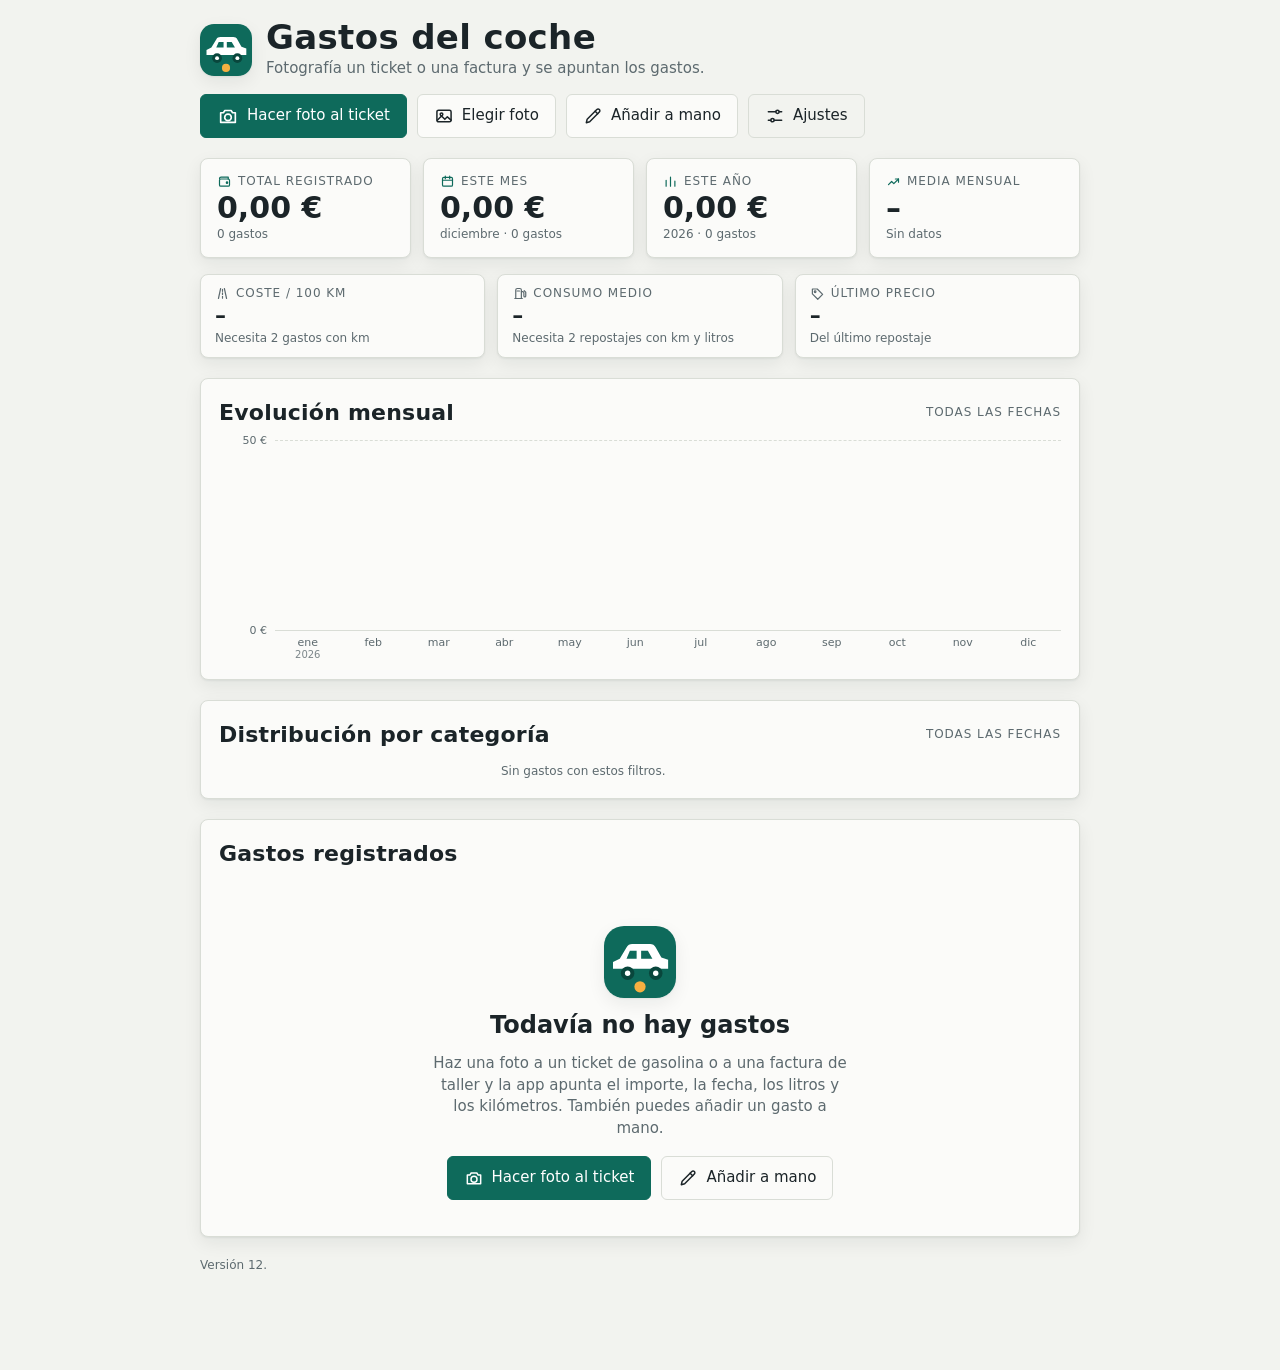
==== commit 8f8a35bf: "Add files via upload" ====
--- a/index.html
+++ b/index.html
@@ -164,12 +164,18 @@
 .panel, .tile { box-shadow: var(--shadow); }
 .tile .label.tl { display: flex; align-items: center; gap: 6px; }
 .tile .label.tl svg { width: 15px; height: 15px; flex: none; fill: none; stroke: currentColor; stroke-width: 1.9; stroke-linecap: round; stroke-linejoin: round; }
-.tile .big { font-size: clamp(26px, 7.6vw, 34px); white-space: nowrap; }
-@media (max-width: 640px) { .tiles .tile:last-child:nth-child(odd) { grid-column: 1 / -1; } .linerow .catsel { grid-column: 1 / -1; } }
+.tile .big { font-size: clamp(22px, 6.4vw, 30px); white-space: nowrap; }
+.tiles.sub .tile { padding: 10px 14px; }
+.tiles.sub .tile .big { font-size: clamp(18px, 5vw, 22px); }
+.tiles.main .tile .label.tl svg { color: var(--accent, currentColor); }
+.label.scope { max-width: 100%; overflow: hidden; text-overflow: ellipsis; white-space: nowrap; }
+.tiles.sub { margin-top: -4px; }
+.tiles.main { grid-template-columns: repeat(2, 1fr); }
+.tiles.sub { grid-template-columns: repeat(2, 1fr); }
+@media (max-width: 640px) { .tiles.sub .tile:last-child:nth-child(odd) { grid-column: 1 / -1; } .linerow .catsel { grid-column: 1 / -1; } }
 @media (min-width: 641px) {
-  .tiles { grid-template-columns: repeat(6, 1fr); }
-  .tiles .tile { grid-column: span 2; }
-  .tiles .tile:nth-child(-n+2) { grid-column: span 3; }
+  .tiles.main { grid-template-columns: repeat(4, 1fr); }
+  .tiles.sub { grid-template-columns: repeat(3, 1fr); }
 }
 .cicon { width: 38px; height: 38px; border-radius: 11px; flex: none; display: inline-grid; place-items: center; background: hsl(var(--h) 55% var(--cl-bg)); color: hsl(var(--h) 55% var(--cl-fg)); }
 .cicon svg { width: 20px; height: 20px; fill: none; stroke: currentColor; stroke-width: 1.8; stroke-linecap: round; stroke-linejoin: round; }
@@ -267,7 +273,7 @@
 .evo-bars .col.empty .b { background: transparent; }
 .evo-bars .col:hover .b, .evo-bars .col:focus .b { filter: brightness(1.15); }
 .evo-x { grid-column: 2; display: grid; grid-template-columns: repeat(12, 1fr); gap: 6px; padding: 6px 3px 0; }
-.evo-x span { text-align: center; font-size: 11px; color: var(--muted); line-height: 1.15; min-width: 0; }
+.evo-x span { text-align: center; white-space: nowrap; overflow: visible; font-size: 11px; color: var(--muted); line-height: 1.15; min-width: 0; }
 .evo-x span i { display: block; font-style: normal; font-size: 10px; opacity: .8; }
 .donutwrap { display: grid; grid-template-columns: 1fr; gap: 18px; align-items: center; }
 @media (min-width: 700px) { .donutwrap { grid-template-columns: 250px 1fr; gap: 32px; } }
@@ -331,12 +337,13 @@
   <div id="scanArea" hidden></div>
   <div id="editorArea" hidden></div>
 
-  <section class="tiles" id="tiles" aria-label="Resumen"></section>
+  <section class="tiles main" id="tiles" aria-label="Resumen"></section>
+  <section class="tiles sub" id="tiles2" aria-label="Indicadores del vehículo"></section>
 
   <section class="panel">
     <div class="section-head">
-      <h2>Evolución mensual</h2>
-      <span class="label">Últimos 12 meses</span>
+      <h2 id="evoTitle">Evolución mensual</h2>
+      <span class="label scope" id="evoScope"></span>
     </div>
     <div id="evo"></div>
   </section>
@@ -344,7 +351,7 @@
   <section class="panel">
     <div class="section-head">
       <h2>Distribución por categoría</h2>
-      <label class="label" for="yearSel">Año <select id="yearSel"></select></label>
+      <span class="label scope" id="donutScope"></span>
     </div>
     <div class="donutwrap">
       <div id="donut" class="donut"></div>
@@ -925,6 +932,8 @@
     dots: '<circle cx="6" cy="12" r="1.3"/><circle cx="12" cy="12" r="1.3"/><circle cx="18" cy="12" r="1.3"/>',
     calendar: '<rect x="4" y="5.5" width="16" height="14" rx="2"/><path d="M4 10h16M8.5 3.5v4M15.5 3.5v4"/>',
     chart: '<path d="M5 19.5V10M12 19.5V5M19 19.5v-8"/>',
+    wallet: '<path d="M4 7.5A2.5 2.5 0 0 1 6.5 5H18v3"/><rect x="4" y="8" width="16" height="11.5" rx="2"/><circle cx="16" cy="13.8" r="1.1"/>',
+    trend: '<path d="M4 17l5-5 3.5 3.5L20 8"/><path d="M15 8h5v5"/>',
     route: '<path d="M9 4L5.5 20M15 4l3.5 16M12 5.5v3M12 11v2.5M12 16.5v3"/>',
     tag: '<path d="M3.8 12.6V4.8h7.8l8.6 8.6-7.8 7.8z"/><circle cx="8.2" cy="9.2" r="1.3"/>'
   });
@@ -993,29 +1002,27 @@
   function inYear(y) { return expenses.filter(function (e) { return e.date && e.date.indexOf(String(y)) === 0; }); }
   function sum(list) { return list.reduce(function (a, e) { return a + (e.amount || 0); }, 0); }
 
-  function stats() {
-    var now = new Date();
-    var monthKey = now.getFullYear() + "-" + String(now.getMonth() + 1).padStart(2, "0");
-    var out = { yearTotal: sum(inYear(year)), monthTotal: sum(expenses.filter(function (e) { return e.date && e.date.indexOf(monthKey) === 0; })), per100: null, consumption: null, lastPrice: null };
-    var withKm = expenses.filter(function (e) { return e.odometer > 0 && e.date; });
+  function stats(list) {
+    var out = { per100: null, consumption: null, lastPrice: null };
+    var withKm = list.filter(function (e) { return e.odometer > 0 && e.date; });
     if (withKm.length >= 2) {
       var lo = withKm.reduce(function (a, b) { return b.odometer < a.odometer ? b : a; });
       var hi = withKm.reduce(function (a, b) { return b.odometer > a.odometer ? b : a; });
       var km = hi.odometer - lo.odometer;
       if (km >= 50) {
         var a = lo.date <= hi.date ? lo.date : hi.date, b = lo.date <= hi.date ? hi.date : lo.date;
-        out.per100 = sum(expenses.filter(function (e) { return e.date >= a && e.date <= b; })) / km * 100;
+        out.per100 = sum(list.filter(function (e) { return e.date >= a && e.date <= b; })) / km * 100;
         out.km = km;
       }
     }
-    var fuel = expenses.filter(function (e) { return e.category === "combustible" && e.liters > 0 && e.odometer > 0; })
+    var fuel = list.filter(function (e) { return e.category === "combustible" && e.liters > 0 && e.odometer > 0; })
       .sort(function (x, y) { return x.odometer - y.odometer; });
     if (fuel.length >= 2) {
       var kmF = fuel[fuel.length - 1].odometer - fuel[0].odometer, lit = 0;
       for (var i = 1; i < fuel.length; i++) lit += fuel[i].liters;
       if (kmF >= 50 && lit > 0) out.consumption = lit / kmF * 100;
     }
-    var last = expenses.filter(function (e) { return e.category === "combustible" && e.liters > 0 && e.amount > 0 && e.date; })
+    var last = list.filter(function (e) { return e.category === "combustible" && e.liters > 0 && e.amount > 0 && e.date; })
       .sort(function (x, y) { return y.date.localeCompare(x.date); })[0];
     if (last) out.lastPrice = last.amount / last.liters;
     return out;
@@ -1028,9 +1035,9 @@
       n.hidden = false;
       n.textContent = "Este navegador no deja guardar datos (modo privado o almacenamiento bloqueado). Lo que añadas se perderá al cerrar.";
     } else n.hidden = true;
-    renderTiles(); renderYear(); renderMonths(); renderCats(); renderList();
+    renderList();
     $("btnCsv").hidden = !expenses.length;
-    $("foot").textContent = (expenses.length ? intf.format(expenses.length) + " gastos guardados solo en este dispositivo. " : "") + "Versión 11.";
+    $("foot").textContent = (expenses.length ? intf.format(expenses.length) + " gastos guardados solo en este dispositivo. " : "") + "Versión 12.";
   }
 
   function tile(label, ic, big, unit, hint) {
@@ -1040,22 +1047,50 @@
       h("span", { class: "hint", text: hint || "" })
     ]);
   }
-  function renderTiles() {
-    var s = stats();
+  function monthIdx(iso) { return +iso.slice(0, 4) * 12 + (+iso.slice(5, 7) - 1); }
+  function idxKey(i) { return Math.floor(i / 12) + "-" + String(i % 12 + 1).padStart(2, "0"); }
+  function scopeText() {
+    var bits = [];
+    bits.push(period === "all" ? "Todas las fechas" : period === "range"
+      ? (dateFrom && dateTo ? showDate(dateFrom) + " – " + showDate(dateTo) : dateFrom ? "Desde " + showDate(dateFrom) : dateTo ? "Hasta " + showDate(dateTo) : "Rango de fechas")
+      : $("periodSel").options[$("periodSel").selectedIndex].text);
+    if (catFilter !== "all") bits.push(CAT_NAME[catFilter] || catFilter);
+    if (search.trim()) bits.push("«" + search.trim() + "»");
+    return bits.join(" · ");
+  }
+  /* Rango de fechas efectivo del periodo elegido (rellena extremos abiertos con los datos) */
+  function spanOf(list) {
+    var r = periodRange(period), dates = list.map(function (e) { return e.date; }).filter(Boolean).sort();
+    var from = (r && r[0]) || dates[0] || null, to = (r && r[1]) || dates[dates.length - 1] || null;
+    return { from: from, to: to, explicit: !!(r && r[0] && r[1]) };
+  }
+  function renderSummary(list) {
+    renderTiles(list); renderMonths(list); renderCats(list);
+  }
+  function renderTiles(list) {
+    var now = new Date(), today = fmtDate(now), mKey = today.slice(0, 7), yKey = today.slice(0, 4);
+    var total = sum(list);
+    var monthL = list.filter(function (e) { return e.date && e.date.indexOf(mKey) === 0; });
+    var yearL = list.filter(function (e) { return e.date && e.date.indexOf(yKey) === 0; });
+    var sp = spanOf(list), months = 0;
+    if (sp.from && sp.to) {
+      var to = sp.to > today && sp.from <= today ? today : sp.to;
+      months = Math.max(1, monthIdx(to) - monthIdx(sp.from) + 1);
+    }
+    var s = stats(list);
     $("tiles").replaceChildren(
-      tile("Este mes", "calendar", eur.format(s.monthTotal), "", "Gasto total del mes en curso"),
-      tile("Año " + year, "chart", eur.format(s.yearTotal), "", inYear(year).length + " gastos"),
+      tile("Total registrado", "wallet", eur.format(total), "", intf.format(list.length) + (list.length === 1 ? " gasto" : " gastos")),
+      tile("Este mes", "calendar", eur.format(sum(monthL)), "", MONTH_NAMES[now.getMonth()] + " · " + intf.format(monthL.length) + (monthL.length === 1 ? " gasto" : " gastos")),
+      tile("Este año", "chart", eur.format(sum(yearL)), "", yKey + " · " + intf.format(yearL.length) + (yearL.length === 1 ? " gasto" : " gastos")),
+      tile("Media mensual", "trend", months ? eur.format(total / months) : "–", "", months ? "En " + months + (months === 1 ? " mes" : " meses") : "Sin datos")
+    );
+    $("tiles2").replaceChildren(
       tile("Coste / 100 km", "route", s.per100 != null ? dec2.format(s.per100) : "–", s.per100 != null ? "€" : "",
-        s.per100 != null ? "Sobre " + intf.format(s.km) + " km con kilometraje" : "Necesita dos gastos con kilometraje"),
+        s.per100 != null ? "Sobre " + intf.format(s.km) + " km" : "Necesita 2 gastos con km"),
       tile("Consumo medio", "fuel", s.consumption != null ? dec1.format(s.consumption) : "–", s.consumption != null ? "l/100 km" : "",
-        s.consumption != null ? "Estimado entre repostajes" : "Necesita dos repostajes con km y litros"),
+        s.consumption != null ? "Entre repostajes" : "Necesita 2 repostajes con km y litros"),
       tile("Último precio", "tag", s.lastPrice != null ? dec3.format(s.lastPrice) : "–", s.lastPrice != null ? "€/l" : "", "Del último repostaje")
     );
-  }
-  function renderYear() {
-    var sel = $("yearSel"), ys = yearsAvailable();
-    if (ys.indexOf(year) < 0) ys.unshift(year);
-    sel.replaceChildren.apply(sel, ys.map(function (y) { return h("option", { value: String(y), text: String(y), selected: y === year }); }));
   }
   function niceStep(max) {
     if (max <= 0) return 50;
@@ -1063,15 +1098,39 @@
     var f = n <= 1 ? 1 : n <= 2 ? 2 : n <= 2.5 ? 2.5 : n <= 5 ? 5 : 10;
     return f * mag;
   }
-  function renderMonths() {
-    var now = new Date(), items = [], idx = {};
-    for (var i = 11; i >= 0; i--) {
-      var d = new Date(now.getFullYear(), now.getMonth() - i, 1);
-      var key = d.getFullYear() + "-" + String(d.getMonth() + 1).padStart(2, "0");
-      idx[key] = items.length;
-      items.push({ key: key, month: MONTHS[d.getMonth()], year: String(d.getFullYear()).slice(2), jan: d.getMonth() === 0, v: 0 });
-    }
-    expenses.forEach(function (e) { if (e.date && (e.date.slice(0, 7) in idx)) items[idx[e.date.slice(0, 7)]].v += e.amount || 0; });
+  function renderMonths(list) {
+    var now = new Date(), today = fmtDate(now), sp = spanOf(list), items = [], idx = {}, daily = false, i;
+    if (sp.explicit) {
+      var days = Math.round((new Date(sp.to + "T00:00:00") - new Date(sp.from + "T00:00:00")) / 864e5) + 1;
+      daily = days <= 31;
+      if (daily) {
+        for (i = 0; i < days; i++) {
+          var dd = new Date(+sp.from.slice(0, 4), +sp.from.slice(5, 7) - 1, +sp.from.slice(8, 10) + i), k = fmtDate(dd);
+          idx[k] = items.length; items.push({ key: k, label: String(dd.getDate()), sub: dd.getDate() === 1 || i === 0 ? MONTHS[dd.getMonth()] : "", tip: showDate(k), v: 0 });
+        }
+      }
+    }
+    if (!daily) {
+      var start, end, curM = monthIdx(today);
+      if (sp.explicit) { start = monthIdx(sp.from); end = monthIdx(sp.to); }
+      else if (period !== "all" && sp.from) { start = monthIdx(sp.from); end = monthIdx(sp.to); }
+      else {
+        var dts = list.map(function (e) { return e.date; }).filter(Boolean).sort();
+        end = Math.max(curM, dts.length ? monthIdx(dts[dts.length - 1]) : curM);
+        start = Math.min(end - 11, dts.length ? monthIdx(dts[0]) : end - 11);
+      }
+      if (end - start > 35) start = end - 35;
+      for (i = start; i <= end; i++) {
+        var key = idxKey(i), mo = i % 12;
+        idx[key] = items.length;
+        items.push({ key: key, label: MONTHS[mo], sub: (i === start || mo === 0) ? String(Math.floor(i / 12)) : "", tip: MONTH_NAMES[mo] + " " + Math.floor(i / 12), v: 0 });
+      }
+    }
+    list.forEach(function (e) {
+      if (!e.date) return;
+      var k = daily ? e.date : e.date.slice(0, 7);
+      if (k in idx) items[idx[k]].v += e.amount || 0;
+    });
     var max = Math.max.apply(null, items.map(function (it) { return it.v; }).concat([0]));
     var step = niceStep(max), top = Math.max(step, Math.ceil(max / step - 1e-9) * step), n = Math.round(top / step);
     var ylabels = h("div", { class: "evo-y" }), plot = h("div", { class: "evo-plot" });
@@ -1080,17 +1139,22 @@
       ylabels.append(h("span", { style: "bottom:" + pos, text: eur0.format(val) + " €" }));
       plot.append(h("div", { class: "gl" + (t === 0 ? " zero" : ""), style: "bottom:" + pos }));
     }
-    var bars = h("div", { class: "evo-bars" });
+    var gap = items.length > 20 ? 2 : 6, cols = "grid-template-columns:repeat(" + items.length + ",minmax(0,1fr));gap:" + gap + "px";
+    var bars = h("div", { class: "evo-bars", style: cols });
     items.forEach(function (it) {
-      bars.append(h("div", { class: "col" + (it.v > 0 ? "" : " empty"), tabindex: "0", title: it.month + " 20" + it.year + ": " + eur.format(it.v) }, [
+      bars.append(h("div", { class: "col" + (it.v > 0 ? "" : " empty"), tabindex: "0", title: it.tip + ": " + eur.format(it.v) }, [
         h("div", { class: "b", style: "height:" + (it.v > 0 ? Math.max(1.5, it.v / top * 100) : 0) + "%" })
       ]));
     });
     plot.append(bars);
-    var xl = h("div", { class: "evo-x" }, items.map(function (it, k) {
-      return h("span", {}, [it.month, (k === 0 || it.jan) ? h("i", { text: "20" + it.year }) : null]);
+    var every = Math.max(1, Math.ceil(items.length / (daily ? 8 : 12)));
+    var xl = h("div", { class: "evo-x", style: cols }, items.map(function (it, k) {
+      var show = k % every === 0;
+      return h("span", {}, [show ? it.label : "", show && it.sub ? h("i", { text: it.sub }) : null]);
     }));
-    $("evo").replaceChildren(h("div", { class: "evo", role: "img", "aria-label": "Gasto mensual de los últimos 12 meses" }, [ylabels, plot, xl]));
+    $("evoTitle").textContent = daily ? "Evolución diaria" : "Evolución mensual";
+    $("evoScope").textContent = scopeText();
+    $("evo").replaceChildren(h("div", { class: "evo", role: "img", "aria-label": (daily ? "Gasto diario. " : "Gasto mensual. ") + scopeText() }, [ylabels, plot, xl]));
   }
 
   function svgEl(name, attrs) {
@@ -1098,15 +1162,16 @@
     Object.keys(attrs || {}).forEach(function (k) { el.setAttribute(k, attrs[k]); });
     return el;
   }
-  function renderCats() {
+  function renderCats(list) {
     var by = {};
-    inYear(year).forEach(function (e) { var c = e.category || "otros"; by[c] = (by[c] || 0) + (e.amount || 0); });
-    var rows = Object.keys(by).map(function (k) { return { id: k, v: by[k] }; }).sort(function (a, b) { return b.v - a.v; });
+    list.forEach(function (e) { var c = e.category || "otros"; by[c] = (by[c] || 0) + (e.amount || 0); });
+    var rows = Object.keys(by).map(function (k) { return { id: k, v: by[k] }; }).filter(function (r) { return r.v > 0; }).sort(function (a, b) { return b.v - a.v; });
     var total = rows.reduce(function (a, r) { return a + r.v; }, 0);
     var donut = $("donut"), leg = $("cats");
-    if (!rows.length) { donut.replaceChildren(); leg.replaceChildren(h("div", { class: "foot", text: "Sin gastos en " + year + "." })); return; }
+    $("donutScope").textContent = scopeText();
+    if (!rows.length) { donut.replaceChildren(); leg.replaceChildren(h("div", { class: "foot", text: "Sin gastos con estos filtros." })); return; }
     var R = 78, C = 2 * Math.PI * R, cum = 0;
-    var svg = svgEl("svg", { viewBox: "0 0 200 200", role: "img", "aria-label": "Distribución del gasto por categoría en " + year });
+    var svg = svgEl("svg", { viewBox: "0 0 200 200", role: "img", "aria-label": "Distribución del gasto por categoría. " + scopeText() });
     rows.forEach(function (r) {
       var len = r.v / total * C, gap = rows.length > 1 ? 2 : 0, dash = Math.max(len - gap, 0.6);
       var c = svgEl("circle", { class: "seg", cx: 100, cy: 100, r: R, "stroke-dasharray": dash + " " + (C - dash), "stroke-dashoffset": -cum, transform: "rotate(-90 100 100)", style: catStyle(r.id) });
@@ -1114,7 +1179,7 @@
       c.append(tt); svg.append(c); cum += len;
     });
     var t1 = svgEl("text", { class: "dtot", x: 100, y: 101, "text-anchor": "middle" }); t1.textContent = eur0.format(total) + " €";
-    var t2 = svgEl("text", { class: "dsub", x: 100, y: 122, "text-anchor": "middle" }); t2.textContent = "en " + year;
+    var t2 = svgEl("text", { class: "dsub", x: 100, y: 122, "text-anchor": "middle" }); t2.textContent = "seleccionado";
     svg.append(t1, t2);
     donut.replaceChildren(svg);
     leg.replaceChildren.apply(leg, rows.map(function (r) {
@@ -1218,6 +1283,9 @@
     sel.replaceChildren.apply(sel, [h("option", { value: "all", text: "Todas", selected: catFilter === "all" })]
       .concat(CATS.map(function (c) { return h("option", { value: c.id, text: c.name, selected: catFilter === c.id }); })));
     var box = $("list"), bar = $("resultBar");
+    var scoped = filteredList();
+    updateFilterUI();
+    renderSummary(scoped);
     if (!expenses.length) {
       $("filters").hidden = true; $("filterPanel").hidden = true; $("chips").replaceChildren(); bar.replaceChildren();
       var logo = h("div"); logo.innerHTML = LOGO_SVG; logo.firstChild.setAttribute("class", "logo");
@@ -1541,7 +1609,6 @@
   $("btnManual").addEventListener("click", function () { $("scanArea").hidden = true; openEditor(blankEditor()); });
   $("btnSettings").addEventListener("click", openSettings);
   $("fileInput").addEventListener("change", function (e) { var f = Array.prototype.slice.call(e.target.files); e.target.value = ""; scanFiles(f); });
-  $("yearSel").addEventListener("change", function (e) { year = +e.target.value; render(); });
   $("catFilter").addEventListener("change", function (e) { catFilter = e.target.value; renderList(); });
   $("btnCsv").addEventListener("click", exportCsv);
 
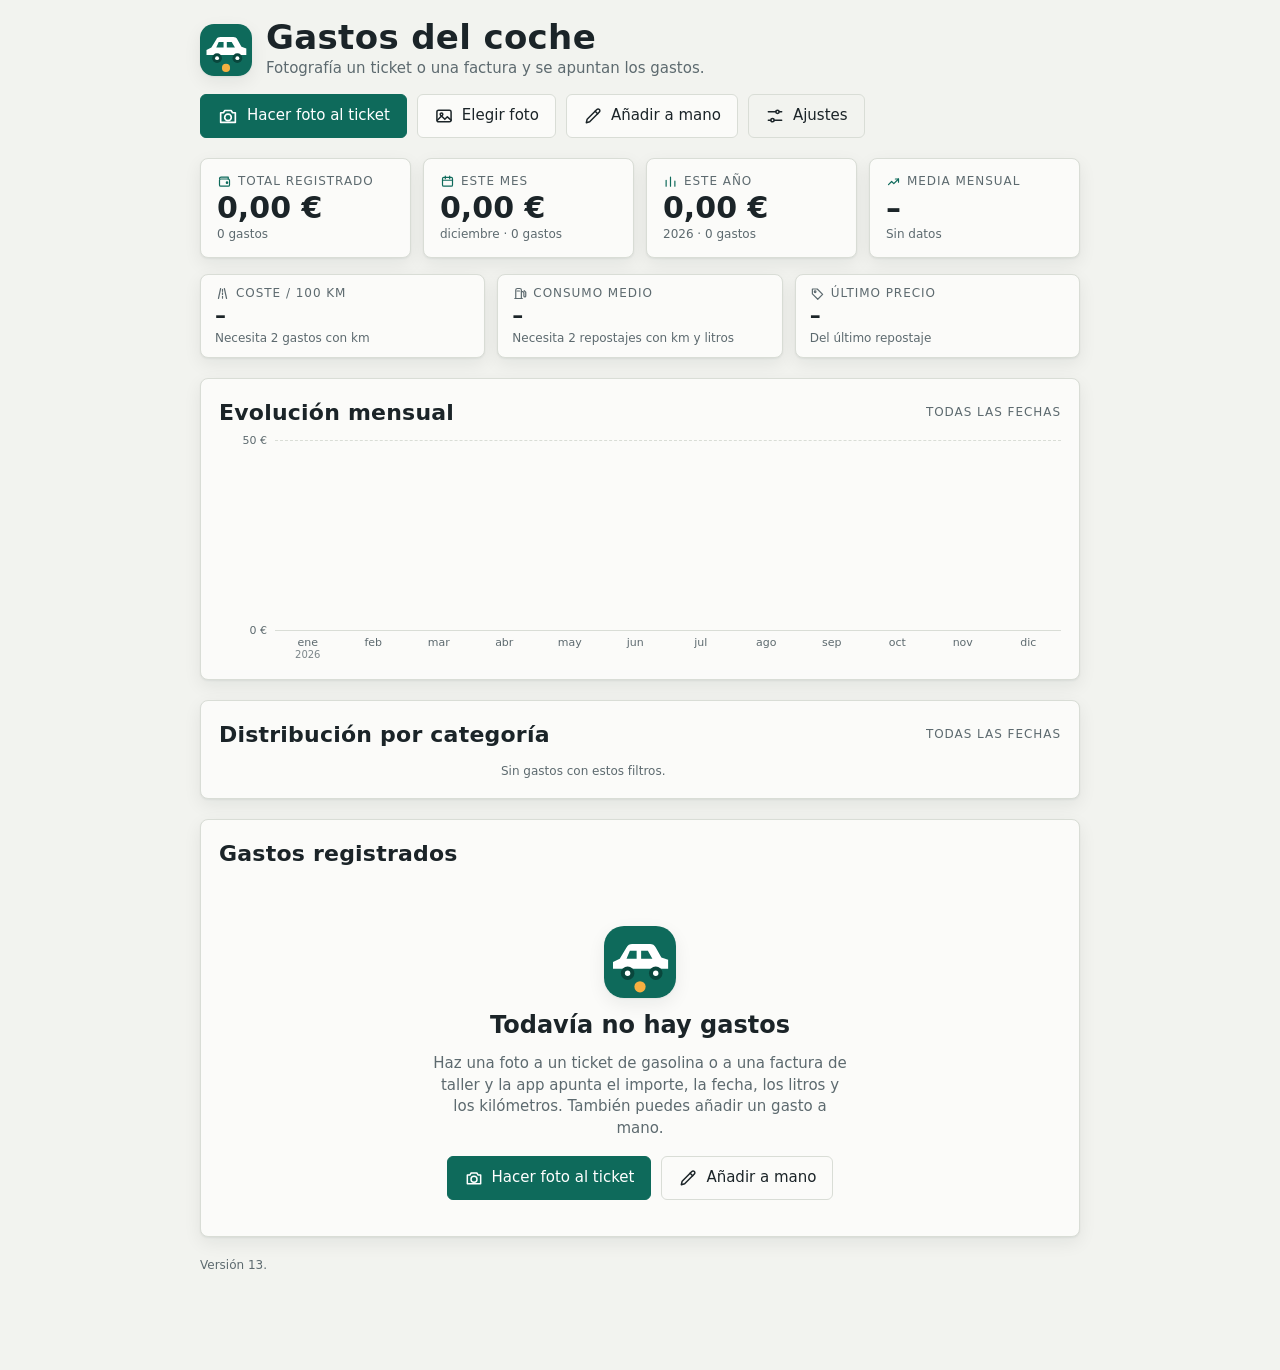
==== commit 92263588: "Add files via upload" ====
--- a/index.html
+++ b/index.html
@@ -272,6 +272,19 @@
 .evo-bars .b { width: 100%; background: var(--bar); border-radius: 4px 4px 0 0; min-height: 0; }
 .evo-bars .col.empty .b { background: transparent; }
 .evo-bars .col:hover .b, .evo-bars .col:focus .b { filter: brightness(1.15); }
+.evo.p { grid-template-columns: 48px 1fr 46px; }
+.evo-y2 { position: relative; height: 190px; }
+.evo-y2 span { position: absolute; left: 0; transform: translateY(50%); font-size: 11px; color: var(--price); font-variant-numeric: tabular-nums; white-space: nowrap; }
+.evo-line { position: absolute; inset: 0; width: 100%; height: 100%; overflow: visible; pointer-events: none; }
+.evo-line polyline { fill: none; stroke: var(--price); stroke-width: 2; stroke-linejoin: round; stroke-linecap: round; vector-effect: non-scaling-stroke; }
+.evo-dot { position: absolute; width: 9px; height: 9px; margin: -4.5px 0 0 -4.5px; border-radius: 50%; background: var(--surface); border: 2px solid var(--price); box-sizing: border-box; }
+.pricebtn { display: inline-flex; align-items: center; gap: 6px; border: 1px solid var(--line); background: var(--bg); color: var(--price); border-radius: 999px; padding: 5px 11px; font-size: 12px; font-weight: 600; cursor: pointer; }
+.pricebtn::before { content: ""; width: 14px; height: 0; border-top: 2px solid var(--price); }
+.pricebtn[aria-pressed="false"] { color: var(--muted); }
+.pricebtn[aria-pressed="false"]::before { border-top-style: dashed; }
+:root { --price: hsl(28 88% 44%); }
+@media (prefers-color-scheme: dark) { :root:not([data-theme="light"]) { --price: hsl(34 95% 62%); } }
+:root[data-theme="dark"] { --price: hsl(34 95% 62%); }
 .evo-x { grid-column: 2; display: grid; grid-template-columns: repeat(12, 1fr); gap: 6px; padding: 6px 3px 0; }
 .evo-x span { text-align: center; white-space: nowrap; overflow: visible; font-size: 11px; color: var(--muted); line-height: 1.15; min-width: 0; }
 .evo-x span i { display: block; font-style: normal; font-size: 10px; opacity: .8; }
@@ -344,6 +357,7 @@
     <div class="section-head">
       <h2 id="evoTitle">Evolución mensual</h2>
       <span class="label scope" id="evoScope"></span>
+      <button class="pricebtn" id="btnPrice" type="button" aria-pressed="true" hidden></button>
     </div>
     <div id="evo"></div>
   </section>
@@ -988,7 +1002,7 @@
   function setExpense(id, o) { expenses = expenses.map(function (e) { return e.id === id ? Object.assign({ id: id }, o) : e; }); }
   function removeExpense(id) { expenses = expenses.filter(function (e) { return e.id !== id; }); }
 
-  var year = new Date().getFullYear();
+  var year = new Date().getFullYear(), showPrice = true;
   var catFilter = "all";
   var ed = null;
   var scanToken = 0;
@@ -1037,7 +1051,7 @@
     } else n.hidden = true;
     renderList();
     $("btnCsv").hidden = !expenses.length;
-    $("foot").textContent = (expenses.length ? intf.format(expenses.length) + " gastos guardados solo en este dispositivo. " : "") + "Versión 12.";
+    $("foot").textContent = (expenses.length ? intf.format(expenses.length) + " gastos guardados solo en este dispositivo. " : "") + "Versión 13.";
   }
 
   function tile(label, ic, big, unit, hint) {
@@ -1129,8 +1143,16 @@
     list.forEach(function (e) {
       if (!e.date) return;
       var k = daily ? e.date : e.date.slice(0, 7);
-      if (k in idx) items[idx[k]].v += e.amount || 0;
-    });
+      if (k in idx) {
+        var it0 = items[idx[k]]; it0.v += e.amount || 0;
+        if (e.category === "combustible" && e.liters > 0 && e.amount > 0) { it0.fa = (it0.fa || 0) + e.amount; it0.fl = (it0.fl || 0) + e.liters; }
+      }
+    });
+    items.forEach(function (it) { it.pr = it.fl ? it.fa / it.fl : null; });
+    var priced = items.filter(function (it) { return it.pr != null; });
+    var pb = $("btnPrice"); pb.hidden = !priced.length;
+    pb.textContent = "Precio €/l"; pb.setAttribute("aria-pressed", String(showPrice));
+    var withPrice = showPrice && priced.length > 0;
     var max = Math.max.apply(null, items.map(function (it) { return it.v; }).concat([0]));
     var step = niceStep(max), top = Math.max(step, Math.ceil(max / step - 1e-9) * step), n = Math.round(top / step);
     var ylabels = h("div", { class: "evo-y" }), plot = h("div", { class: "evo-plot" });
@@ -1152,9 +1174,26 @@
       var show = k % every === 0;
       return h("span", {}, [show ? it.label : "", show && it.sub ? h("i", { text: it.sub }) : null]);
     }));
+    var y2 = null;
+    if (withPrice) {
+      var pmin = Math.min.apply(null, priced.map(function (it) { return it.pr; })), pmax = Math.max.apply(null, priced.map(function (it) { return it.pr; }));
+      var pad = Math.max(0.03, (pmax - pmin) * 0.25), lo = Math.max(0, Math.floor((pmin - pad) * 20) / 20), hi = Math.ceil((pmax + pad) * 20) / 20;
+      if (hi - lo < 0.1) hi = lo + 0.1;
+      y2 = h("div", { class: "evo-y2" });
+      for (var q = 0; q <= 4; q++) y2.append(h("span", { style: "bottom:" + (q * 25) + "%", text: dec2.format(lo + (hi - lo) * q / 4) + " €/l" }));
+      var N = items.length, pts = [], line = svgEl("svg", { class: "evo-line", viewBox: "0 0 100 100", preserveAspectRatio: "none", "aria-hidden": "true" });
+      items.forEach(function (it, k) {
+        if (it.pr == null) return;
+        var px = (k + 0.5) / N * 100, py = 100 - (it.pr - lo) / (hi - lo) * 100;
+        pts.push(px.toFixed(2) + "," + py.toFixed(2));
+        plot.append(h("div", { class: "evo-dot", style: "left:" + px + "%;top:" + py + "%", title: it.tip + ": " + dec3.format(it.pr) + " €/l" }));
+      });
+      line.append(svgEl("polyline", { points: pts.join(" ") }));
+      plot.insertBefore(line, bars.nextSibling);
+    }
     $("evoTitle").textContent = daily ? "Evolución diaria" : "Evolución mensual";
     $("evoScope").textContent = scopeText();
-    $("evo").replaceChildren(h("div", { class: "evo", role: "img", "aria-label": (daily ? "Gasto diario. " : "Gasto mensual. ") + scopeText() }, [ylabels, plot, xl]));
+    $("evo").replaceChildren(h("div", { class: "evo" + (withPrice ? " p" : ""), role: "img", "aria-label": (daily ? "Gasto diario. " : "Gasto mensual. ") + scopeText() }, [ylabels, plot, y2, xl]));
   }
 
   function svgEl(name, attrs) {
@@ -1594,6 +1633,7 @@
   $("btnScan").addEventListener("click", function () { $("cameraInput").click(); });
   $("btnGallery").addEventListener("click", function () { $("fileInput").click(); });
   $("btnFab").addEventListener("click", function () { $("cameraInput").click(); });
+  $("btnPrice").addEventListener("click", function () { showPrice = !showPrice; renderList(); });
   $("search").addEventListener("input", function (e) { search = e.target.value; listLimit = 40; renderList(); });
   function setPanel(open) {
     $("filterPanel").hidden = !open; $("btnFilters").setAttribute("aria-expanded", String(open)); $("btnFilters").classList.toggle("on", open);
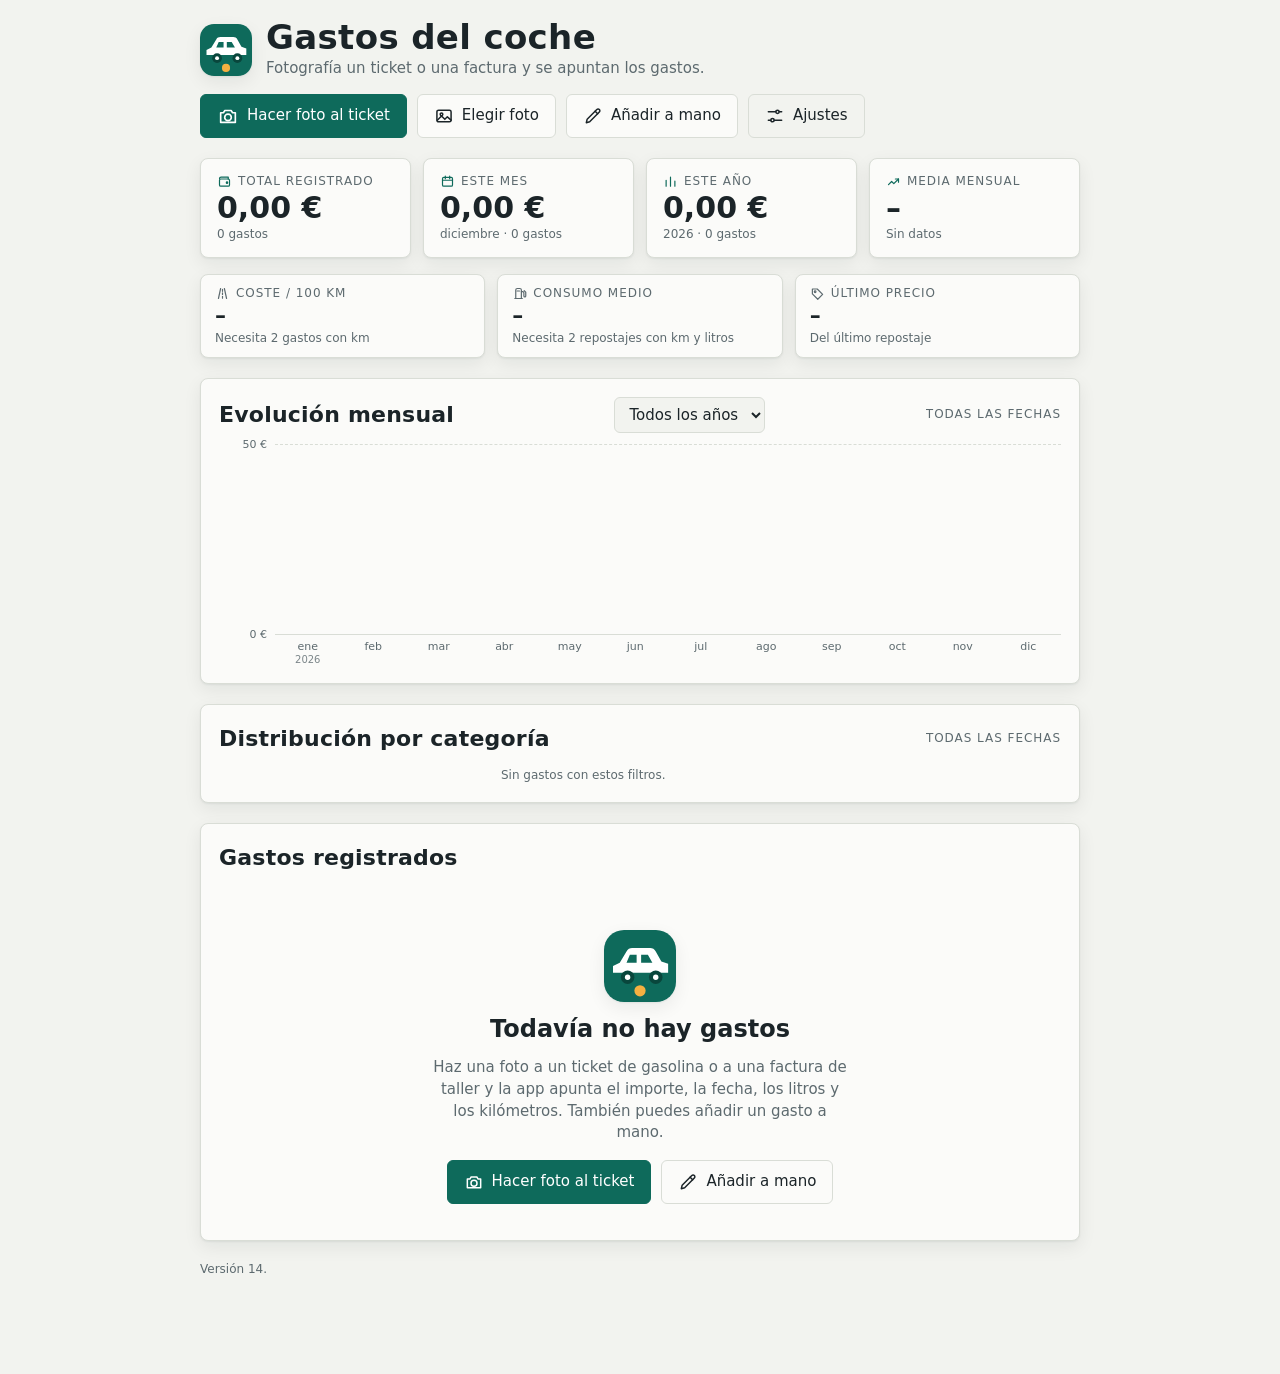
==== commit e669150f: "Add files via upload" ====
--- a/index.html
+++ b/index.html
@@ -356,6 +356,7 @@
   <section class="panel">
     <div class="section-head">
       <h2 id="evoTitle">Evolución mensual</h2>
+      <select id="yearQuick" aria-label="Filtrar por año"></select>
       <span class="label scope" id="evoScope"></span>
       <button class="pricebtn" id="btnPrice" type="button" aria-pressed="true" hidden></button>
     </div>
@@ -1051,7 +1052,7 @@
     } else n.hidden = true;
     renderList();
     $("btnCsv").hidden = !expenses.length;
-    $("foot").textContent = (expenses.length ? intf.format(expenses.length) + " gastos guardados solo en este dispositivo. " : "") + "Versión 13.";
+    $("foot").textContent = (expenses.length ? intf.format(expenses.length) + " gastos guardados solo en este dispositivo. " : "") + "Versión 14.";
   }
 
   function tile(label, ic, big, unit, hint) {
@@ -1150,6 +1151,14 @@
     });
     items.forEach(function (it) { it.pr = it.fl ? it.fa / it.fl : null; });
     var priced = items.filter(function (it) { return it.pr != null; });
+    var yq = $("yearQuick"), ys = {}, yk;
+    expenses.forEach(function (e) { if (e.date) ys[e.date.slice(0, 4)] = 1; });
+    yk = Object.keys(ys).sort().reverse();
+    var yo = [h("option", { value: "all", text: "Todos los años", selected: period === "all" })];
+    var isYear = period.indexOf("y:") === 0;
+    if (period !== "all" && !isYear) yo.push(h("option", { value: "", text: "Otro periodo", selected: true, disabled: true }));
+    yk.forEach(function (y) { yo.push(h("option", { value: y, text: y, selected: period === "y:" + y })); });
+    yq.replaceChildren.apply(yq, yo);
     var pb = $("btnPrice"); pb.hidden = !priced.length;
     pb.textContent = "Precio €/l"; pb.setAttribute("aria-pressed", String(showPrice));
     var withPrice = showPrice && priced.length > 0;
@@ -1169,7 +1178,7 @@
       ]));
     });
     plot.append(bars);
-    var every = Math.max(1, Math.ceil(items.length / (daily ? 8 : 12)));
+    var every = Math.max(1, Math.ceil(items.length / (window.innerWidth < 520 ? (daily ? 6 : 6) : (daily ? 8 : 12))));
     var xl = h("div", { class: "evo-x", style: cols }, items.map(function (it, k) {
       var show = k % every === 0;
       return h("span", {}, [show ? it.label : "", show && it.sub ? h("i", { text: it.sub }) : null]);
@@ -1192,7 +1201,7 @@
       plot.insertBefore(line, bars.nextSibling);
     }
     $("evoTitle").textContent = daily ? "Evolución diaria" : "Evolución mensual";
-    $("evoScope").textContent = scopeText();
+    $("evoScope").textContent = scopeText(); $("evoScope").hidden = isYear && catFilter === "all" && !search.trim();
     $("evo").replaceChildren(h("div", { class: "evo" + (withPrice ? " p" : ""), role: "img", "aria-label": (daily ? "Gasto diario. " : "Gasto mensual. ") + scopeText() }, [ylabels, plot, y2, xl]));
   }
 
@@ -1633,6 +1642,9 @@
   $("btnScan").addEventListener("click", function () { $("cameraInput").click(); });
   $("btnGallery").addEventListener("click", function () { $("fileInput").click(); });
   $("btnFab").addEventListener("click", function () { $("cameraInput").click(); });
+  $("yearQuick").addEventListener("change", function (e) {
+    period = e.target.value === "all" ? "all" : "y:" + e.target.value; dateFrom = ""; dateTo = ""; $("dateFrom").value = ""; $("dateTo").value = ""; listLimit = 40; renderList();
+  });
   $("btnPrice").addEventListener("click", function () { showPrice = !showPrice; renderList(); });
   $("search").addEventListener("input", function (e) { search = e.target.value; listLimit = 40; renderList(); });
   function setPanel(open) {
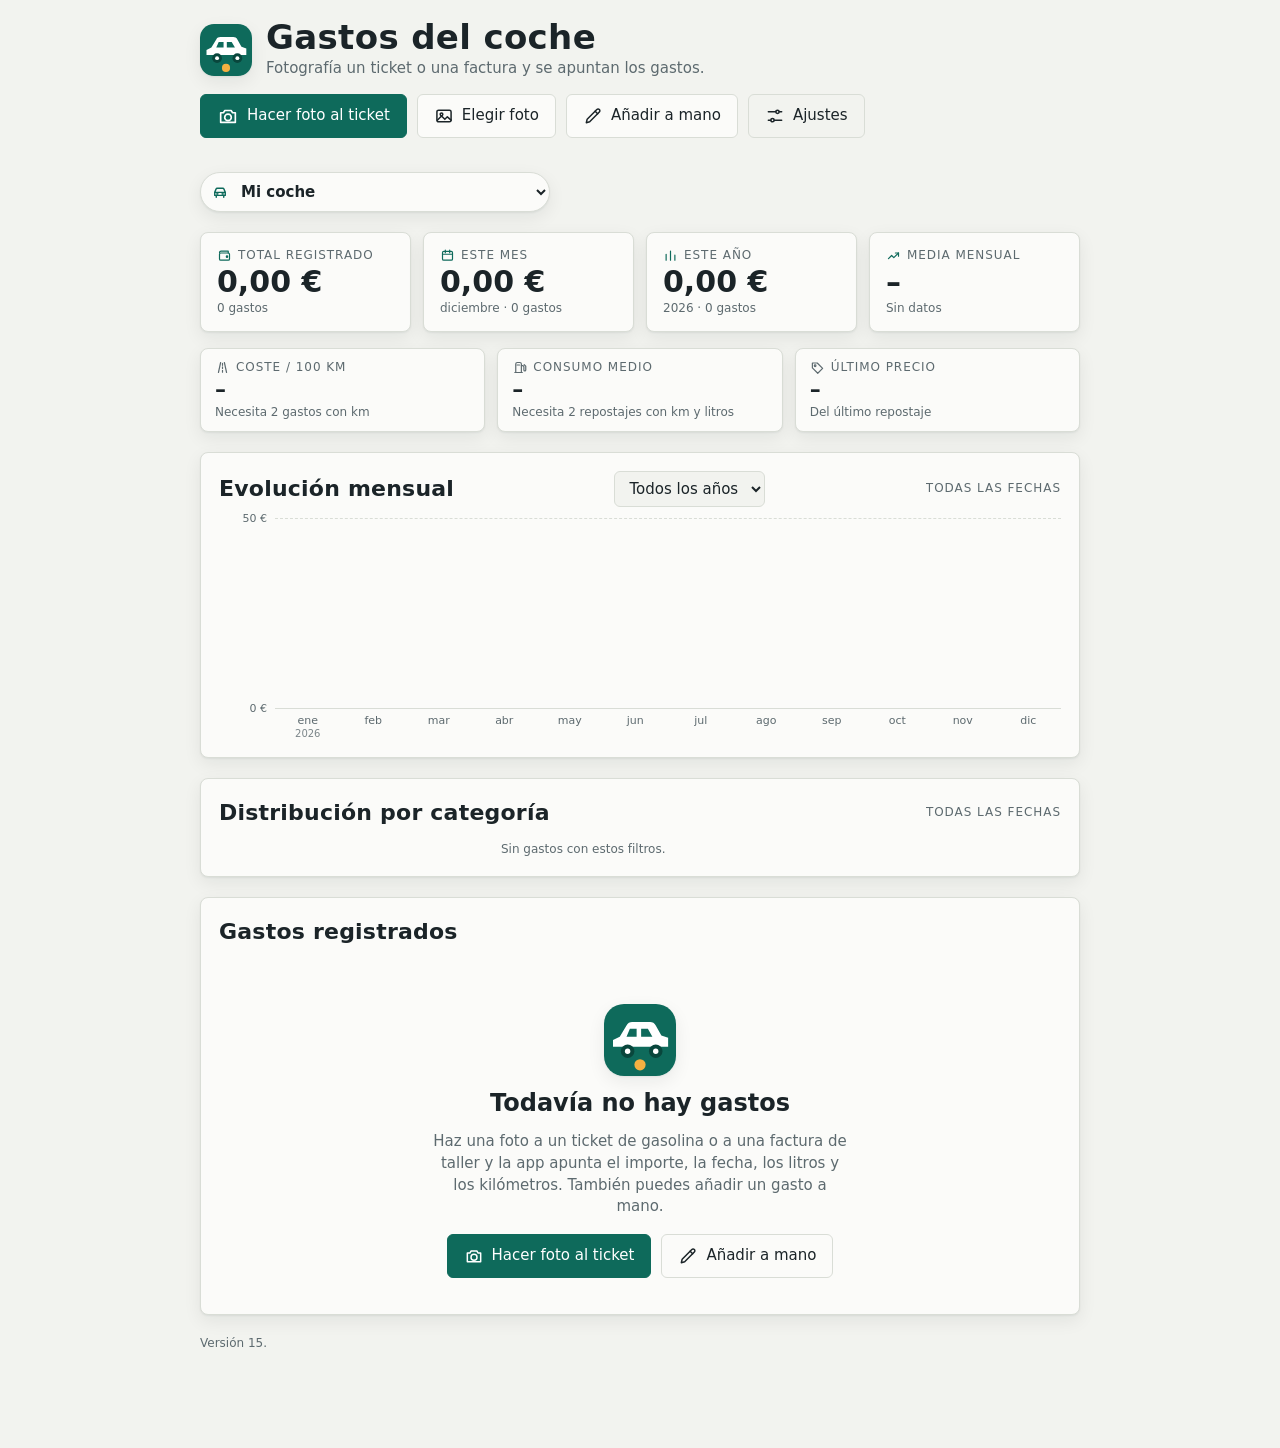
==== commit 060eb9b2: "Add files via upload" ====
--- a/index.html
+++ b/index.html
@@ -50,6 +50,15 @@
 
 header { display: flex; flex-wrap: wrap; gap: 14px 20px; align-items: flex-end; justify-content: space-between; }
 header .sub { color: var(--muted); margin-top: 4px; }
+.vehbar { display: flex; align-items: center; gap: 8px; margin: 14px 0 0; }
+.vehbar .vsel { position: relative; display: inline-flex; align-items: center; min-width: 0; }
+.vehbar .vsel svg { position: absolute; left: 11px; width: 18px; height: 18px; fill: none; stroke: var(--accent); stroke-width: 1.9; stroke-linecap: round; stroke-linejoin: round; pointer-events: none; }
+.vehbar select { border: 1px solid var(--line); background: var(--surface); border-radius: 999px; padding: 9px 14px 9px 36px; min-height: 40px; font-weight: 600; max-width: 100%; box-shadow: var(--shadow); }
+.vehlist { display: flex; flex-direction: column; gap: 8px; }
+.vehrow { display: grid; grid-template-columns: 1fr auto; gap: 8px; align-items: center; }
+.vehrow input { min-width: 0; }
+.vehrow .cnt { grid-column: 1 / -1; font-size: 12px; color: var(--muted); margin-top: -4px; }
+.vtag { font-size: 11px; color: var(--muted); }
 .actions { display: flex; flex-wrap: wrap; gap: 10px; align-items: center; }
 .actions.end { justify-content: flex-end; margin-top: 8px; }
 .btn { border: 1px solid var(--line); background: var(--surface); padding: 10px 16px; border-radius: 6px; font-weight: 500; min-height: 42px; }
@@ -340,6 +349,8 @@
     </div>
   </header>
 
+  <div class="vehbar" id="vehBar"><span class="vsel" id="vehWrap"><select id="vehSel" aria-label="Vehículo"></select></span></div>
+
   <input id="fileInput" type="file" accept="image/*" multiple hidden>
   <input id="cameraInput" type="file" accept="image/*" capture="environment" hidden>
   <div id="notice" class="notice" hidden></div>
@@ -423,6 +434,17 @@
     <h2>Ajustes</h2>
 
     <fieldset>
+      <legend>Vehículos</legend>
+      <p class="hint">Cada gasto pertenece a un vehículo. Cambia de vehículo en la parte de arriba de la pantalla.</p>
+      <div class="vehlist" id="vehList"></div>
+      <div class="vehrow" style="margin-top:8px">
+        <input id="vehNew" type="text" autocomplete="off" placeholder="Nombre o matrícula del nuevo vehículo" maxlength="40">
+        <button class="btn small" type="button" id="btnVehAdd">Añadir</button>
+      </div>
+      <div class="msg" id="vehMsg" role="status"></div>
+    </fieldset>
+
+    <fieldset>
       <legend>Lectura con IA (opcional)</legend>
       <p class="hint">Por defecto el ticket se lee con un OCR que funciona dentro de tu móvil o navegador. Si pones la clave de API de una IA, la foto se envía a ese servicio, que lee mejor facturas y fotos difíciles. Se paga por uso (céntimos por ticket) y la clave solo se guarda en este dispositivo.</p>
       <label class="check"><input type="checkbox" id="setUseAI"> Leer los tickets con una IA</label>
@@ -933,6 +955,7 @@
   function hb(name, attrs) { return addIcon(h("button", attrs), name); }
 
   Object.assign(ICONS, {
+    car: '<path d="M5 16.5v-4l1.6-4.2A2 2 0 0 1 8.5 7h7a2 2 0 0 1 1.9 1.3L19 12.5v4z"/><path d="M5 12.5h14M7 16.5V19M17 16.5V19"/><circle cx="8.5" cy="14.5" r=".6"/><circle cx="15.5" cy="14.5" r=".6"/>',
     fuel: '<path d="M6 20V6.5A2.5 2.5 0 0 1 8.5 4h4A2.5 2.5 0 0 1 15 6.5V20M4.5 20h12"/><path d="M8 8h4"/><path d="M15 9h2a2 2 0 0 1 2 2v5a1.5 1.5 0 0 0 3 0v-6l-2.5-2.5"/>',
     wrench: '<path d="M14.8 6.2a4 4 0 0 0-5.2 5L4.5 16.3a1.8 1.8 0 0 0 2.5 2.5l5.1-5.1a4 4 0 0 0 5-5.2l-2.4 2.4-2.3-.6-.6-2.3z"/>',
     cog: '<circle cx="12" cy="12" r="3"/><path d="M12 3.5v3M12 17.5v3M3.5 12h3M17.5 12h3M6 6l2.1 2.1M15.9 15.9L18 18M18 6l-2.1 2.1M8.1 15.9L6 18"/>',
@@ -974,6 +997,7 @@
 
   /* ---------- Almacenamiento (localStorage) ---------- */
   var expenses = [];
+  var vehicles = [];
   var settings = { useAI: false, provider: "anthropic", cfg: {} };
   var storageOk = true;
 
@@ -981,6 +1005,7 @@
     try {
       var d = JSON.parse(localStorage.getItem(DATA_KEY) || "null");
       if (d && Array.isArray(d.expenses)) expenses = d.expenses;
+      if (d && Array.isArray(d.vehicles)) vehicles = d.vehicles.filter(function (v) { return v && v.id && v.name; });
     } catch (e) { storageOk = false; }
     try {
       var s = JSON.parse(localStorage.getItem(SET_KEY) || "null");
@@ -990,9 +1015,20 @@
         if (s.apiKey && !settings.cfg.anthropic) settings.cfg.anthropic = { key: s.apiKey, model: s.model || DEFAULT_MODEL };  // ajustes de versiones anteriores
       }
     } catch (e) { /* ajustes por defecto */ }
-  }
+    ensureVehicles();
+  }
+  function ensureVehicles() {
+    if (!vehicles.length) vehicles = [{ id: "v1", name: "Mi coche" }];
+    var ids = {}; vehicles.forEach(function (v) { ids[v.id] = 1; });
+    expenses.forEach(function (e) { if (!e.vehicleId || !ids[e.vehicleId]) e.vehicleId = vehicles[0].id; });
+    if (curVeh() !== "all" && !ids[curVeh()]) settings.vehicle = vehicles[0].id;
+    if (vehicles.length < 2 && settings.vehicle === "all") settings.vehicle = vehicles[0].id;
+  }
+  function curVeh() { return settings.vehicle || (vehicles[0] && vehicles[0].id) || "all"; }
+  function vehName(id) { var v = vehicles.filter(function (x) { return x.id === id; })[0]; return v ? v.name : ""; }
   function saveData() {
-    try { localStorage.setItem(DATA_KEY, JSON.stringify({ version: 1, expenses: expenses })); storageOk = true; }
+    ensureVehicles();
+    try { localStorage.setItem(DATA_KEY, JSON.stringify({ version: 1, expenses: expenses, vehicles: vehicles })); storageOk = true; }
     catch (e) { storageOk = false; }
     render();
   }
@@ -1000,6 +1036,7 @@
     try { localStorage.setItem(SET_KEY, JSON.stringify(settings)); } catch (e) { /* nada */ }
   }
   function addExpense(o) { expenses.push(Object.assign({ id: uid() }, o)); }
+  function vehExpenses() { var c = curVeh(); return c === "all" ? expenses : expenses.filter(function (e) { return e.vehicleId === c; }); }
   function setExpense(id, o) { expenses = expenses.map(function (e) { return e.id === id ? Object.assign({ id: id }, o) : e; }); }
   function removeExpense(id) { expenses = expenses.filter(function (e) { return e.id !== id; }); }
 
@@ -1052,7 +1089,7 @@
     } else n.hidden = true;
     renderList();
     $("btnCsv").hidden = !expenses.length;
-    $("foot").textContent = (expenses.length ? intf.format(expenses.length) + " gastos guardados solo en este dispositivo. " : "") + "Versión 14.";
+    $("foot").textContent = (expenses.length ? intf.format(expenses.length) + " gastos guardados solo en este dispositivo. " : "") + "Versión 15.";
   }
 
   function tile(label, ic, big, unit, hint) {
@@ -1066,6 +1103,7 @@
   function idxKey(i) { return Math.floor(i / 12) + "-" + String(i % 12 + 1).padStart(2, "0"); }
   function scopeText() {
     var bits = [];
+    if (vehicles.length > 1) bits.push(curVeh() === "all" ? "Todos los vehículos" : vehName(curVeh()));
     bits.push(period === "all" ? "Todas las fechas" : period === "range"
       ? (dateFrom && dateTo ? showDate(dateFrom) + " – " + showDate(dateTo) : dateFrom ? "Desde " + showDate(dateFrom) : dateTo ? "Hasta " + showDate(dateTo) : "Rango de fechas")
       : $("periodSel").options[$("periodSel").selectedIndex].text);
@@ -1092,7 +1130,8 @@
       var to = sp.to > today && sp.from <= today ? today : sp.to;
       months = Math.max(1, monthIdx(to) - monthIdx(sp.from) + 1);
     }
-    var s = stats(list);
+    var multi = curVeh() === "all" && vehicles.length > 1;
+    var s = multi ? { per100: null, consumption: null, lastPrice: null } : stats(list);
     $("tiles").replaceChildren(
       tile("Total registrado", "wallet", eur.format(total), "", intf.format(list.length) + (list.length === 1 ? " gasto" : " gastos")),
       tile("Este mes", "calendar", eur.format(sum(monthL)), "", MONTH_NAMES[now.getMonth()] + " · " + intf.format(monthL.length) + (monthL.length === 1 ? " gasto" : " gastos")),
@@ -1101,10 +1140,10 @@
     );
     $("tiles2").replaceChildren(
       tile("Coste / 100 km", "route", s.per100 != null ? dec2.format(s.per100) : "–", s.per100 != null ? "€" : "",
-        s.per100 != null ? "Sobre " + intf.format(s.km) + " km" : "Necesita 2 gastos con km"),
+        s.per100 != null ? "Sobre " + intf.format(s.km) + " km" : multi ? "Elige un vehículo" : "Necesita 2 gastos con km"),
       tile("Consumo medio", "fuel", s.consumption != null ? dec1.format(s.consumption) : "–", s.consumption != null ? "l/100 km" : "",
-        s.consumption != null ? "Entre repostajes" : "Necesita 2 repostajes con km y litros"),
-      tile("Último precio", "tag", s.lastPrice != null ? dec3.format(s.lastPrice) : "–", s.lastPrice != null ? "€/l" : "", "Del último repostaje")
+        s.consumption != null ? "Entre repostajes" : multi ? "Elige un vehículo" : "Necesita 2 repostajes con km y litros"),
+      tile("Último precio", "tag", s.lastPrice != null ? dec3.format(s.lastPrice) : "–", s.lastPrice != null ? "€/l" : "", multi ? "Elige un vehículo" : "Del último repostaje")
     );
   }
   function niceStep(max) {
@@ -1152,7 +1191,7 @@
     items.forEach(function (it) { it.pr = it.fl ? it.fa / it.fl : null; });
     var priced = items.filter(function (it) { return it.pr != null; });
     var yq = $("yearQuick"), ys = {}, yk;
-    expenses.forEach(function (e) { if (e.date) ys[e.date.slice(0, 4)] = 1; });
+    vehExpenses().forEach(function (e) { if (e.date) ys[e.date.slice(0, 4)] = 1; });
     yk = Object.keys(ys).sort().reverse();
     var yo = [h("option", { value: "all", text: "Todos los años", selected: period === "all" })];
     var isYear = period.indexOf("y:") === 0;
@@ -1201,7 +1240,7 @@
       plot.insertBefore(line, bars.nextSibling);
     }
     $("evoTitle").textContent = daily ? "Evolución diaria" : "Evolución mensual";
-    $("evoScope").textContent = scopeText(); $("evoScope").hidden = isYear && catFilter === "all" && !search.trim();
+    $("evoScope").textContent = scopeText(); $("evoScope").hidden = isYear && catFilter === "all" && !search.trim() && vehicles.length < 2;
     $("evo").replaceChildren(h("div", { class: "evo" + (withPrice ? " p" : ""), role: "img", "aria-label": (daily ? "Gasto diario. " : "Gasto mensual. ") + scopeText() }, [ylabels, plot, y2, xl]));
   }
 
@@ -1245,6 +1284,7 @@
   function monthLabel(k) { var p = k.split("-"); return p.length < 2 || !p[1] ? "Sin fecha" : MONTH_NAMES[+p[1] - 1] + " " + p[0]; }
   function expenseRow(e) {
     var bits = [e.date ? shortDate(e.date) : "", CAT_NAME[e.category] || "Otros"];
+    if (curVeh() === "all" && vehicles.length > 1) bits.push(vehName(e.vehicleId));
     if (e.liters > 0) bits.push(dec2.format(e.liters) + " l" + (e.amount > 0 ? " · " + dec3.format(e.amount / e.liters) + " €/l" : ""));
     if (e.odometer > 0) bits.push(intf.format(e.odometer) + " km");
     var extra = e.vendor && e.description ? " · " + e.description : "";
@@ -1270,7 +1310,7 @@
   }
   function filteredList(sort) {
     var q = search.trim().toLowerCase(), r = periodRange(period), by = sort || sortBy;
-    var list = expenses.filter(function (e) {
+    var list = vehExpenses().filter(function (e) {
       if (catFilter !== "all" && e.category !== catFilter) return false;
       if (r) {
         if (!e.date) return false;
@@ -1313,7 +1353,7 @@
   }
   function buildPeriodSelect() {
     var sel = $("periodSel"), months = {}, years = {};
-    expenses.forEach(function (e) { if (e.date) { months[e.date.slice(0, 7)] = 1; years[e.date.slice(0, 4)] = 1; } });
+    vehExpenses().forEach(function (e) { if (e.date) { months[e.date.slice(0, 7)] = 1; years[e.date.slice(0, 4)] = 1; } });
     var mk = Object.keys(months).sort().reverse(), yk = Object.keys(years).sort().reverse();
     function opt(v, t) { return h("option", { value: v, text: t, selected: v === period }); }
     var kids = [opt("all", "Todas las fechas"), opt("range", "Entre dos fechas…"),
@@ -1325,7 +1365,17 @@
     $("rangeBox").hidden = period !== "range";
   }
 
+  function renderVehBar() {
+    var sel = $("vehSel"), c = curVeh();
+    var opts = vehicles.map(function (v) { return h("option", { value: v.id, text: v.name, selected: c === v.id }); });
+    if (vehicles.length > 1) opts.push(h("option", { value: "all", text: "Todos los vehículos", selected: c === "all" }));
+    opts.push(h("option", { value: "__new", text: "＋ Añadir o gestionar vehículos…" }));
+    sel.replaceChildren.apply(sel, opts);
+    sel.value = c;
+    if (!$("vehWrap").querySelector("svg")) $("vehWrap").insertBefore(icon("car"), sel);
+  }
   function renderList() {
+    renderVehBar();
     buildPeriodSelect();
     var sel = $("catFilter");
     sel.replaceChildren.apply(sel, [h("option", { value: "all", text: "Todas", selected: catFilter === "all" })]
@@ -1354,7 +1404,7 @@
     var barKids = [h("span", {}, [h("strong", { text: intf.format(all.length) + (all.length === 1 ? " gasto" : " gastos") }), " · ", h("strong", { class: "num", text: eur.format(total) })])];
     if (filtersActive()) barKids.push(h("button", { class: "linkbtn", type: "button", text: "Quitar filtros", onclick: clearFilters }));
     bar.replaceChildren.apply(bar, barKids);
-    if (!all.length) { box.replaceChildren(h("div", { class: "empty" }, [h("span", { text: "No hay gastos con estos filtros." })])); return; }
+    if (!all.length) { box.replaceChildren(h("div", { class: "empty" }, [h("span", { text: !vehExpenses().length ? "Este vehículo todavía no tiene gastos." : "No hay gastos con estos filtros." })])); return; }
     var byDate = sortBy.indexOf("date") === 0, totals = {};
     all.forEach(function (e) { var k = (e.date || "").slice(0, 7); totals[k] = (totals[k] || 0) + (e.amount || 0); });
     var kids = [], cur = null, shown = all.slice(0, listLimit);
@@ -1369,12 +1419,12 @@
 
   /* ---------- Editor ---------- */
   function editFrom(e) {
-    return { mode: "edit", id: e.id, receiptId: e.receiptId || null, createdAt: e.createdAt || Date.now(),
+    return { mode: "edit", vehicle: e.vehicleId, id: e.id, receiptId: e.receiptId || null, createdAt: e.createdAt || Date.now(),
       vendor: e.vendor || "", date: e.date || todayIso(), odometer: e.odometer ? String(e.odometer) : "", total: null, notes: [],
       lines: [{ category: e.category || "otros", description: e.description || "", amount: e.amount != null ? String(e.amount).replace(".", ",") : "", liters: e.liters ? String(e.liters).replace(".", ",") : "" }] };
   }
   function blankEditor() {
-    return { mode: "new", receiptId: null, vendor: "", date: todayIso(), odometer: "", total: null, notes: [],
+    return { mode: "new", vehicle: curVeh() === "all" ? vehicles[vehicles.length - 1].id : curVeh(), receiptId: null, vendor: "", date: todayIso(), odometer: "", total: null, notes: [],
       lines: [{ category: "combustible", description: "", amount: "", liters: "" }] };
   }
   function openEditor(state) {
@@ -1397,6 +1447,8 @@
       h("span", { class: "label", text: isNew ? "Se guardará una línea por gasto" : "" })
     ]);
     var fields = h("div", { class: "fields" }, [
+      vehicles.length > 1 ? h("div", { class: "field" }, [h("label", { class: "label", for: "edVeh", text: "Vehículo" }),
+        h("select", { id: "edVeh", onchange: function (e) { ed.vehicle = e.target.value; } }, vehicles.map(function (v) { return h("option", { value: v.id, text: v.name, selected: ed.vehicle === v.id }); }))]) : null,
       h("div", { class: "field" }, [h("label", { class: "label", for: "edVendor", text: "Comercio" }),
         h("input", { id: "edVendor", type: "text", value: ed.vendor, placeholder: "Repsol, Taller López…", oninput: function (e) { ed.vendor = e.target.value; } })]),
       h("div", { class: "field" }, [h("label", { class: "label", for: "edDate", text: "Fecha" }),
@@ -1461,7 +1513,7 @@
       if (amount == null || amount <= 0) { err.textContent = "Revisa el importe de la línea " + (i + 1) + ": tiene que ser mayor que 0."; return; }
       var liters = l.category === "combustible" ? num(l.liters) : null;
       if (l.category === "combustible" && l.liters && (liters == null || liters <= 0)) { err.textContent = "Revisa los litros de la línea " + (i + 1) + "."; return; }
-      recs.push({ date: ed.date, vendor: ed.vendor.trim(), category: l.category, description: l.description.trim(), amount: r2(amount),
+      recs.push({ vehicleId: ed.vehicle || vehicles[0].id, date: ed.date, vendor: ed.vendor.trim(), category: l.category, description: l.description.trim(), amount: r2(amount),
         liters: liters || null, odometer: km || null,
         receiptId: ed.receiptId || (ed.mode === "new" && ed.lines.length > 1 ? "r" + uid() : null), createdAt: ed.createdAt || Date.now() });
     }
@@ -1569,7 +1621,7 @@
     try { thumb = URL.createObjectURL(files[0]); } catch (e) { /* sin miniatura */ }
     $("scanArea").hidden = true;
     openEditor({
-      mode: "new", fromScan: true, receiptId: parsed.lines.length > 1 ? "r" + uid() : null, vendor: parsed.vendor || "", date: date,
+      mode: "new", fromScan: true, vehicle: curVeh() === "all" ? vehicles[vehicles.length - 1].id : curVeh(), receiptId: parsed.lines.length > 1 ? "r" + uid() : null, vendor: parsed.vendor || "", date: date,
       odometer: parsed.odometer ? String(parsed.odometer) : "", total: parsed.total != null ? parsed.total : null, notes: allNotes, thumb: thumb, raw: rawText,
       lines: parsed.lines.map(function (l) { return { category: l.category, description: l.description || "", amount: String(r2(l.amount)).replace(".", ","), liters: l.liters ? String(l.liters).replace(".", ",") : "" }; })
     });
@@ -1584,9 +1636,9 @@
   }
   function csvCell(v) { var s = v == null ? "" : String(v); return /[";\n]/.test(s) ? '"' + s.replace(/"/g, '""') + '"' : s; }
   function exportCsv() {
-    var head = ["Fecha", "Comercio", "Categoría", "Concepto", "Importe (€)", "Litros", "Kilómetros"];
+    var head = ["Fecha", "Vehículo", "Comercio", "Categoría", "Concepto", "Importe (€)", "Litros", "Kilómetros"];
     var rows = filteredList("date-asc").map(function (e) {
-      return [e.date, e.vendor, CAT_NAME[e.category] || e.category, e.description, e.amount != null ? String(e.amount).replace(".", ",") : "", e.liters ? String(e.liters).replace(".", ",") : "", e.odometer || ""];
+      return [e.date, vehName(e.vehicleId), e.vendor, CAT_NAME[e.category] || e.category, e.description, e.amount != null ? String(e.amount).replace(".", ",") : "", e.liters ? String(e.liters).replace(".", ",") : "", e.odometer || ""];
     });
     download("gastos-coche.csv", "text/csv;charset=utf-8", "﻿" + [head].concat(rows).map(function (r) { return r.map(csvCell).join(";"); }).join("\r\n"));
   }
@@ -1608,7 +1660,42 @@
     $("baseField").hidden = pr !== "custom";
     $("provHint").textContent = pv.hint;
   }
+  function renderVehList() {
+    var box = $("vehList");
+    box.replaceChildren.apply(box, vehicles.map(function (v) {
+      var n = expenses.filter(function (e) { return e.vehicleId === v.id; }).length;
+      var inp = h("input", { type: "text", maxlength: "40", value: v.name, "aria-label": "Nombre del vehículo", onchange: function (e) {
+        var t = e.target.value.trim(); if (!t) { e.target.value = v.name; return; } v.name = t; saveData(); renderVehList();
+      } });
+      var del = h("button", { class: "btn small danger", type: "button", text: "Quitar", onclick: function (e) {
+        var b = e.currentTarget;
+        if (vehicles.length < 2) { vehMsg("Tiene que quedar al menos un vehículo.", true); return; }
+        if (n && b.dataset.sure !== "1") { b.dataset.sure = "1"; b.textContent = "Otra vez: borra " + n + (n === 1 ? " gasto" : " gastos"); return; }
+        vehicles = vehicles.filter(function (x) { return x.id !== v.id; });
+        expenses = expenses.filter(function (x) { return x.vehicleId !== v.id; });
+        if (curVeh() === v.id) settings.vehicle = vehicles[0].id;
+        saveSettings(); saveData(); renderVehList(); vehMsg("Vehículo quitado.");
+      } });
+      return h("div", { class: "vehrow" }, [inp, del, h("span", { class: "cnt", text: n + (n === 1 ? " gasto" : " gastos") })]);
+    }));
+  }
+  function vehMsg(t, bad) { var m = $("vehMsg"); m.textContent = t; m.className = "msg" + (bad ? " err" : ""); }
+  function addVehicle() {
+    var inp = $("vehNew"), t = inp.value.trim();
+    if (!t) { vehMsg("Escribe un nombre.", true); return; }
+    if (vehicles.some(function (v) { return v.name.toLowerCase() === t.toLowerCase(); })) { vehMsg("Ya existe un vehículo con ese nombre.", true); return; }
+    var v = { id: "v" + uid(), name: t }; vehicles.push(v); settings.vehicle = v.id; listLimit = 40; period = "all"; catFilter = "all";
+    inp.value = ""; saveSettings(); saveData(); renderVehList(); vehMsg("Añadido. Ahora estás viendo «" + t + "».");
+  }
+  $("btnVehAdd").addEventListener("click", addVehicle);
+  $("vehNew").addEventListener("keydown", function (e) { if (e.key === "Enter") { e.preventDefault(); addVehicle(); } });
+  $("vehSel").addEventListener("change", function (e) {
+    if (e.target.value === "__new") { renderVeh0(); return; }
+    settings.vehicle = e.target.value; saveSettings(); listLimit = 40; period = "all"; catFilter = "all"; dateFrom = ""; dateTo = ""; render();
+  });
+  function renderVeh0() { render(); openSettings(); setTimeout(function () { $("vehNew").focus(); }, 50); }
   function openSettings() {
+    renderVehList(); vehMsg("");
     $("setUseAI").checked = !!settings.useAI;
     $("setProvider").replaceChildren.apply($("setProvider"), Object.keys(PROVIDERS).map(function (k) { return h("option", { value: k, text: PROVIDERS[k].name, selected: k === shownProvider() }); }));
     fillProvider(shownProvider());
@@ -1674,7 +1761,7 @@
   });
   $("btnExport").addEventListener("click", function (e) {
     e.preventDefault();
-    download("copia-gastos-coche-" + todayIso() + ".json", "application/json", JSON.stringify({ version: 1, expenses: expenses }, null, 1));
+    download("copia-gastos-coche-" + todayIso() + ".json", "application/json", JSON.stringify({ version: 1, expenses: expenses, vehicles: vehicles }, null, 1));
     dataMsg("Copia guardada.");
   });
   $("btnImport").addEventListener("click", function (e) { e.preventDefault(); $("importInput").click(); });
@@ -1686,9 +1773,11 @@
         var d = JSON.parse(rd.result), list = Array.isArray(d) ? d : d.expenses;
         if (!Array.isArray(list)) throw new Error("formato");
         var have = {}; expenses.forEach(function (x) { have[x.id] = 1; });
-        var added = 0;
+        var added = 0, vh = {};
+        vehicles.forEach(function (v) { vh[v.id] = 1; });
+        if (!Array.isArray(d) && Array.isArray(d.vehicles)) d.vehicles.forEach(function (v) { if (v && v.id && v.name && !vh[v.id]) { vehicles.push({ id: v.id, name: v.name }); vh[v.id] = 1; } });
         list.forEach(function (x) {
-          if (x && x.id && validDate(x.date) && typeof x.amount === "number" && !have[x.id]) { expenses.push(x); added++; }
+          if (x && x.id && validDate(x.date) && typeof x.amount === "number" && !have[x.id]) { expenses.push(x); added++; }  /* sin vehículo → se asigna al primero */
         });
         saveData(); dataMsg("Restauradas " + added + " entradas nuevas.");
       } catch (err) { dataMsg("Ese archivo no es una copia válida.", true); }
